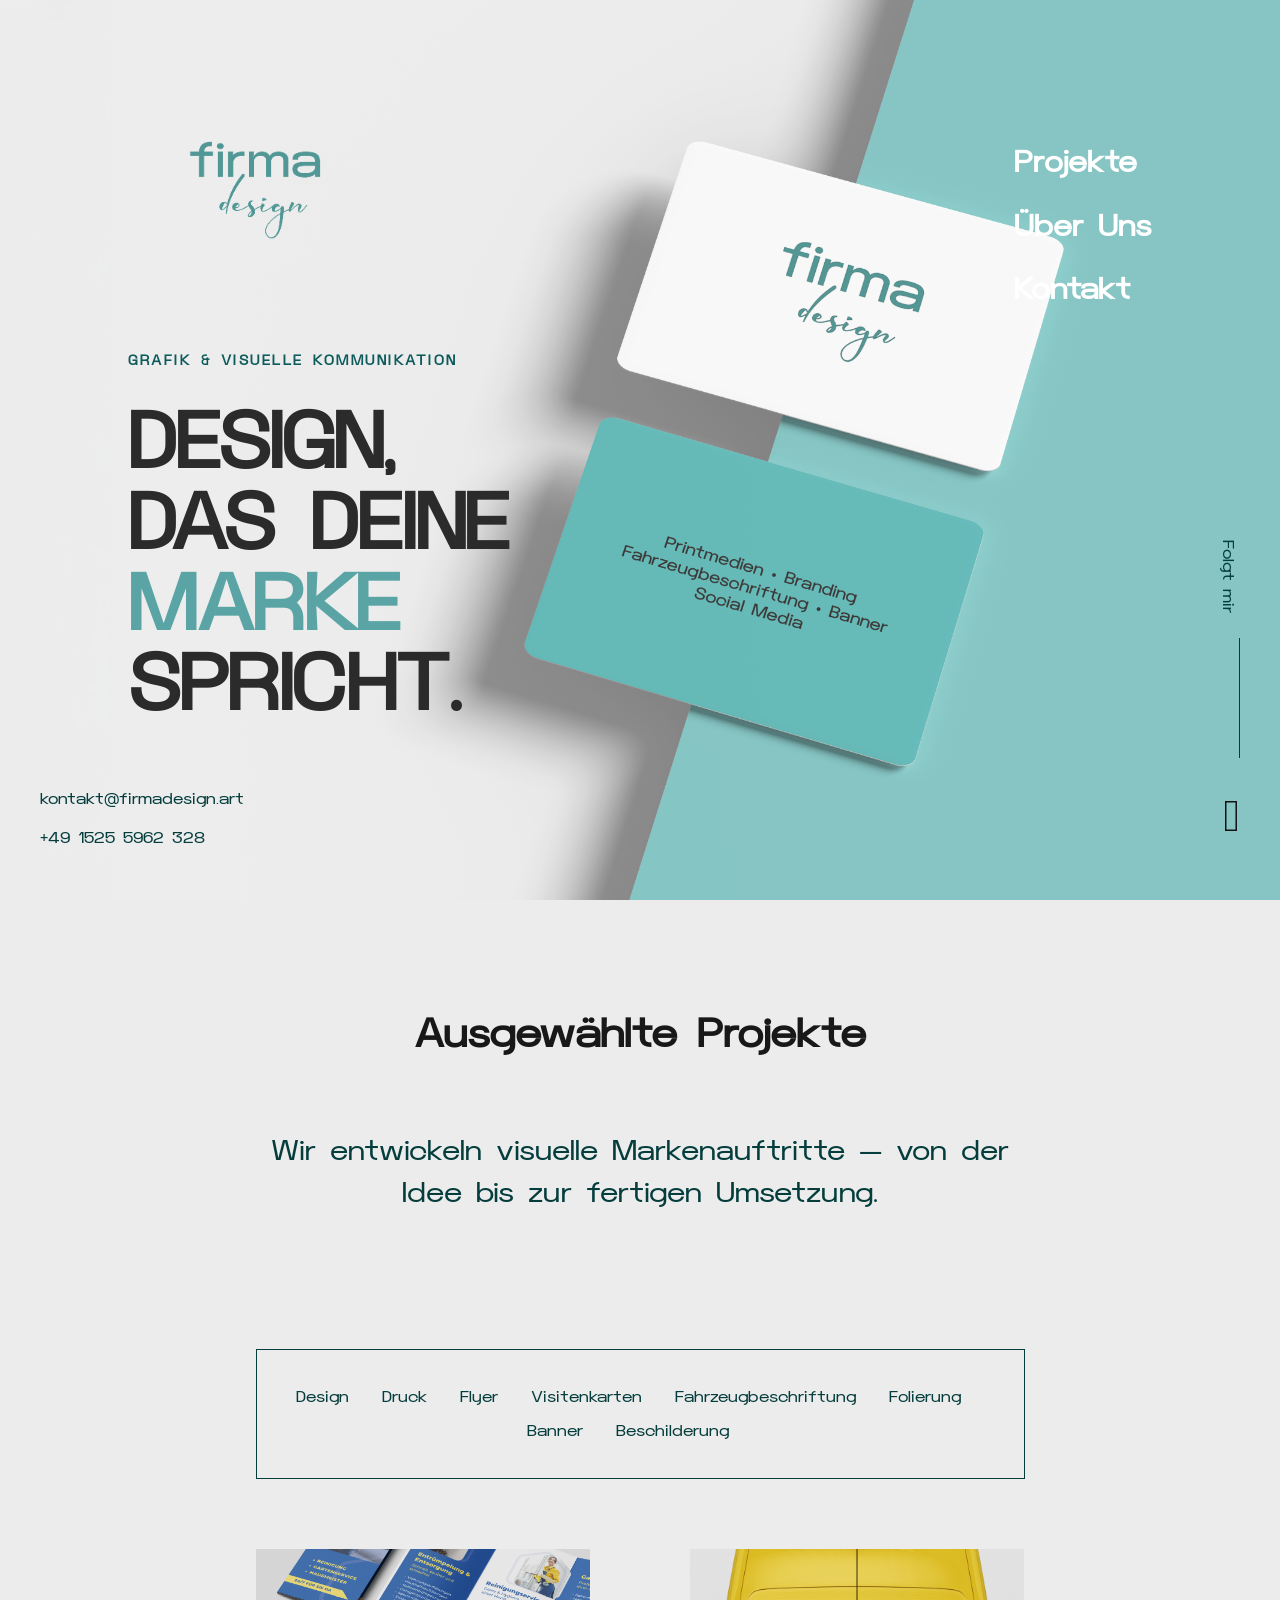
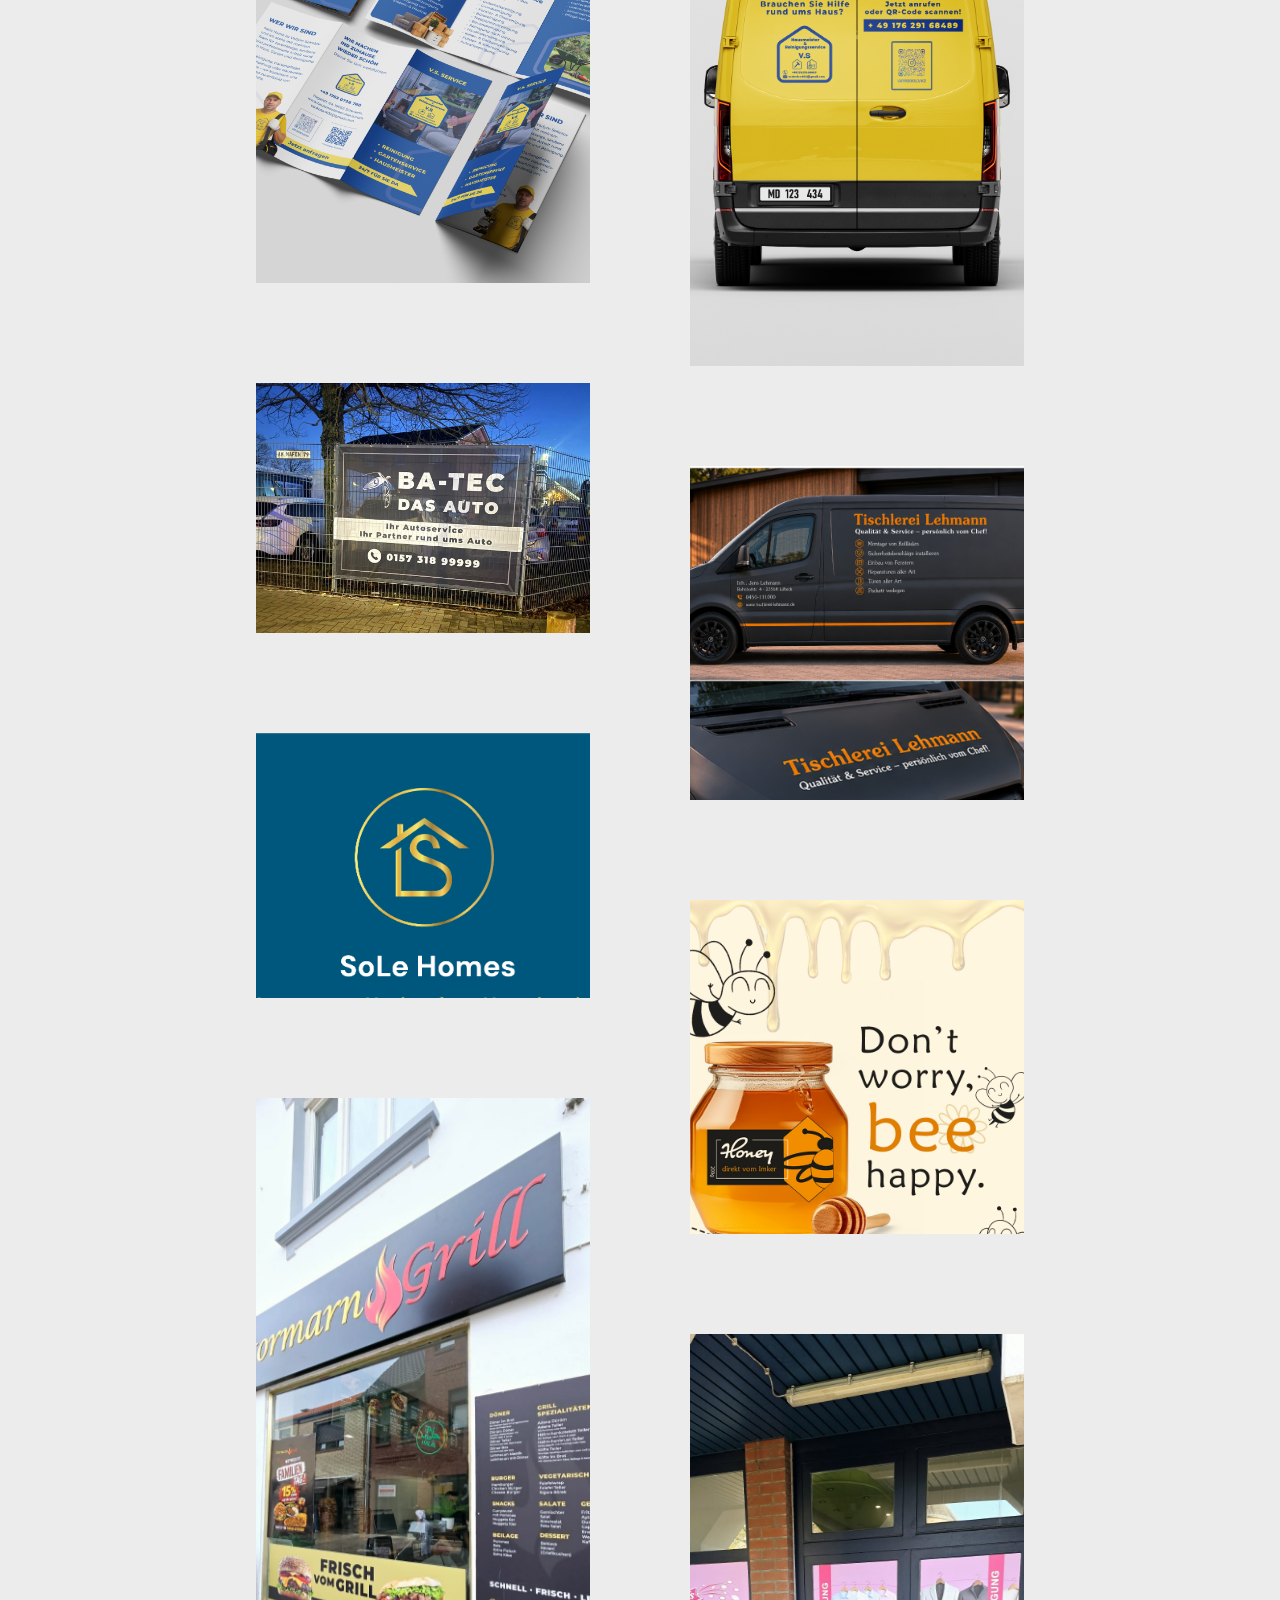
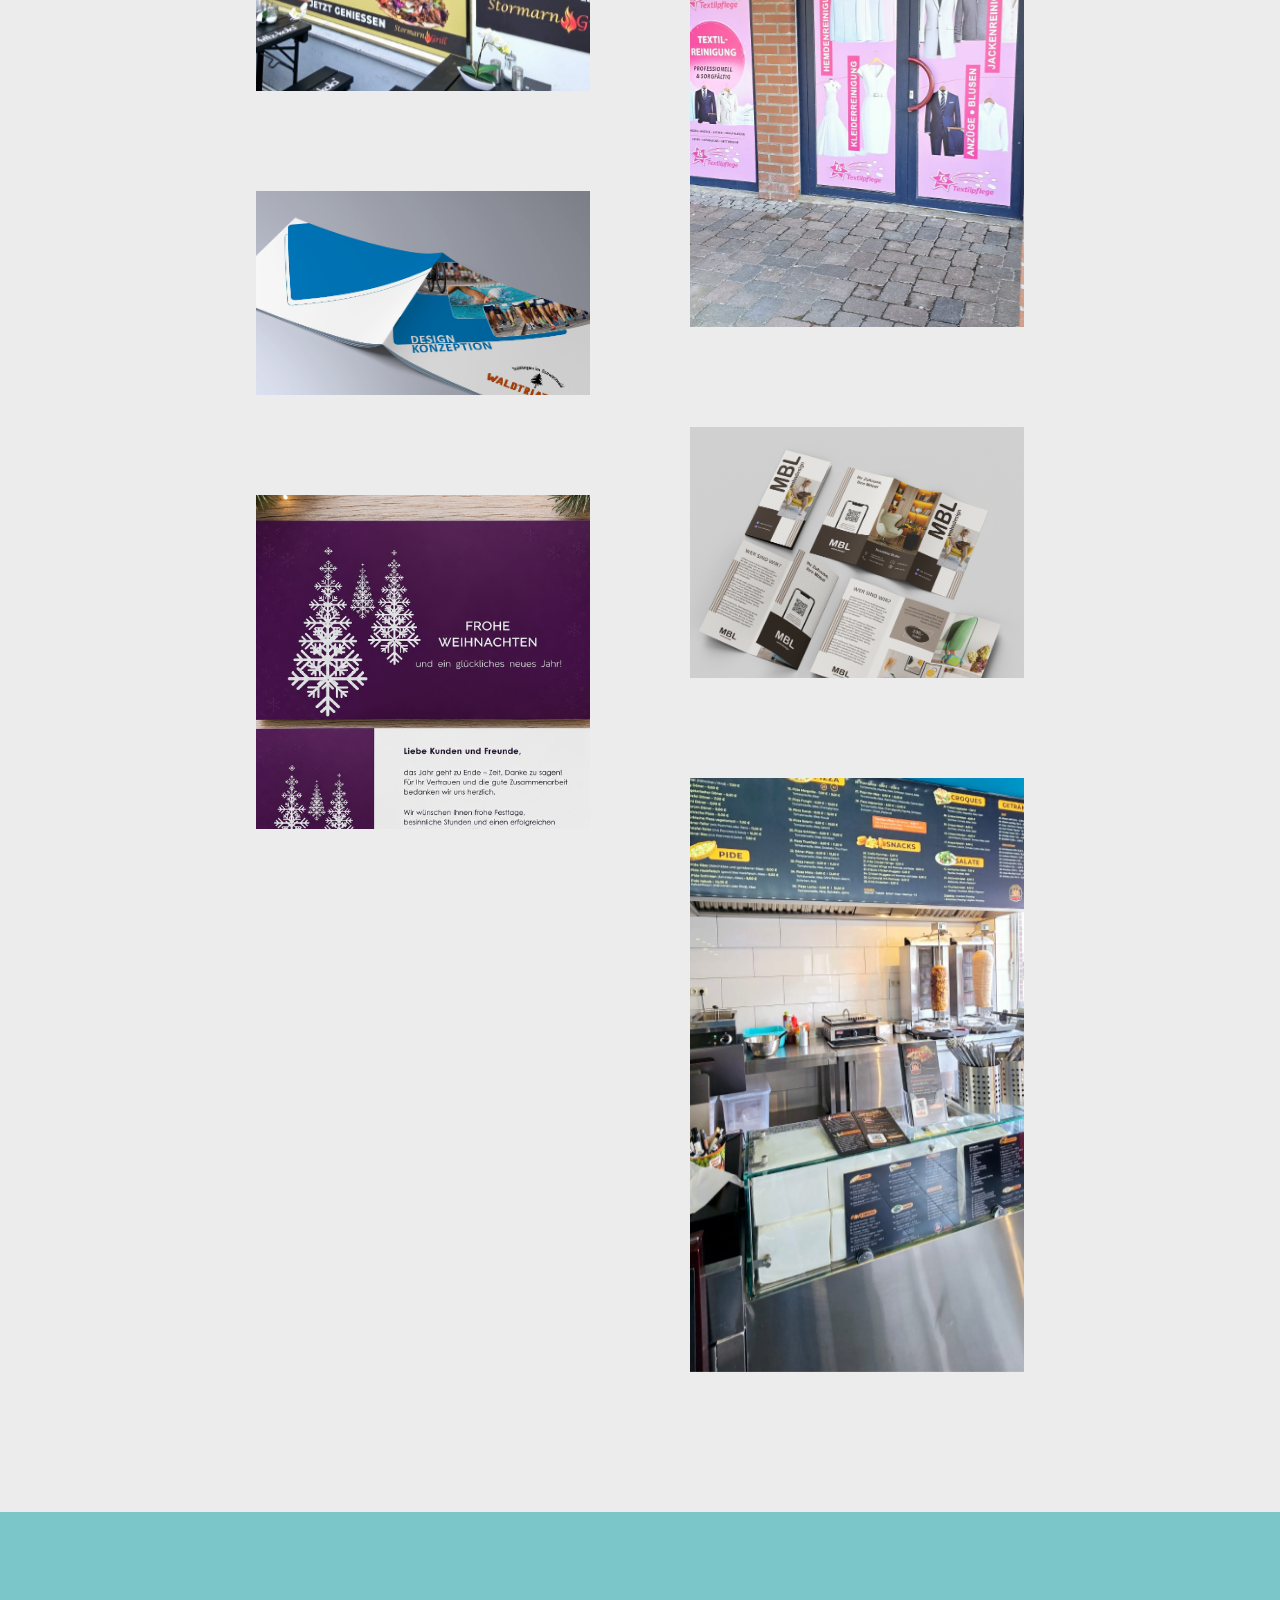
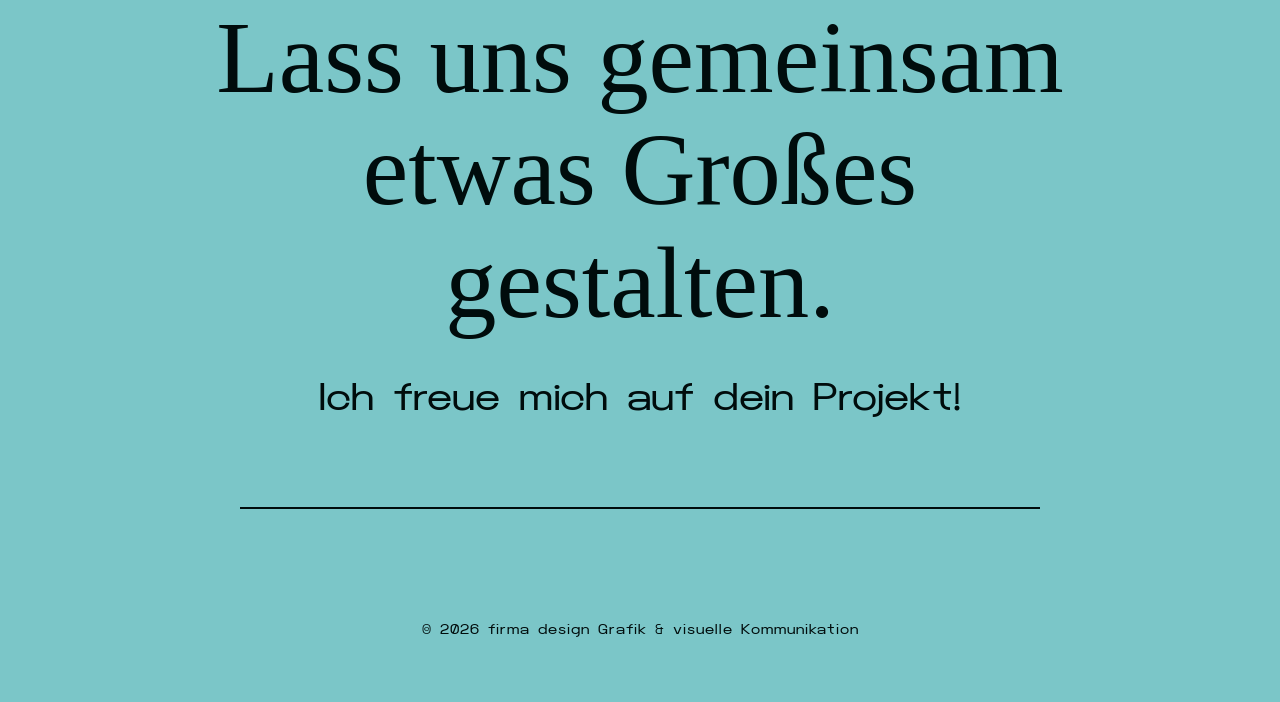
==== index.html @ 1652bf6f "footer optimiert" ====
<!DOCTYPE html>
<html lang="de">

<head>
    <meta charset="UTF-8">
    <meta name="viewport" content="width=device-width, initial-scale=1, maximum-scale=1" />
    <meta name="description" content="firma design - Grafik & Visuelle Kommunikation" />
    <meta name="keywords" content="Grafikdesign, Branding, Visuelle Kommunikation, Design Portfolio" />
    <meta name="author" content="firma design" />

    <title>firma design | Grafik & Visuelle Kommunikation</title>

    <link rel="stylesheet" href="css/style.css">
    <link rel="stylesheet" href="css/basic.css" />
	<link rel="stylesheet" href="css/layout.css" />
	<link rel="stylesheet" href="css/magnific-popup.css" />
	<link rel="stylesheet" href="css/animate.css" />
	<link rel="stylesheet" href="css/jarallax.css" />
	<link rel="stylesheet" href="css/swiper.css" />
	<link rel="stylesheet" href="css/fontawesome.css" />
	<link rel="stylesheet" href="css/brands.css" />
	<link rel="stylesheet" href="css/solid.css" />
</head>

<body class="home-page">

    <div class="main-wrapper">

        <!-- LEFT SIDE -->
        <section class="content-left">

            <!-- LOGO + BURGER -->
            <header class="logo-container">

                <img src="images/FM_LOGO.png"
                     alt="firma design"
                     class="logo">

                <!-- MOBILE BURGER -->
                <div class="mobile-menu" id="burgerToggle">
                    <span></span>
                    <span></span>
                    <span></span>
                </div>

            </header>

            <!-- MOBILE NAV -->
            <nav class="mobile-nav" id="mainNav">
                <a href="#section-started">Projekte</a>
                <a href="about.html">Über Uns</a>
                <a href="kontakt.html">Kontakt</a>
            </nav>

            <!-- HERO TEXT -->
            <main class="hero-text">

                <p class="subtitle">
                    GRAFIK & <br> VISUELLE KOMMUNIKATION
                </p>

                <h1 class="main-title">
                    DESIGN, <br>
                    DAS DEINE <br>
                    <span class="highlight">MARKE</span> <br>
                    SPRICHT.
                </h1>

            </main>

        </section>

        <!-- RIGHT SIDE -->
        <section class="content-right">

            <!-- DESKTOP NAV -->
            <nav class="main-nav">
                <ul>
                    <li><a href="#section-started">Projekte</a></li>
                    <li><a href="about.html">Über Uns</a></li>
                    <li><a href="kontakt.html">Kontakt</a></li>
                </ul>
            </nav>

            </section>

    </div>

    <!-- Wrapper -->
		<div class="wrapper">	

			<!-- Section Started -->
			<div class="section started section-title" id="section-started">

			<!-- started content -->
				<div class="centrize full-width">
					<div class="vertical-center">
						<div class="started-content">
							<h1 class="h-title">Ausgewählte Projekte</h1>

                            <p class="project-intro">
                                Wir entwickeln visuelle Markenauftritte —
                                von der Idee bis zur fertigen Umsetzung.
                           </p>

						</div>
					</div>
				</div>
				<!-- mosue button -->
				<!-- <a href="#" class="mouse_btn" style="display: none;"><span class="icon fas fa-chevron-down"></span></a> -->

			</div>

			<!-- Works -->
			<div class="section works" id="section-portfolio">
				<div class="content">
				
					<!-- portfolio filter -->
					<div class="filter-menu content-box">
						<div class="filters">
							<div class="btn-group">
								<label data-text="All" class="glitch-effect"><input type="radio" name="fl_radio" value=".box-item" />Design</label>
							</div>
							<div class="btn-group">
								<label data-text="Druck"><input type="radio" name="fl_radio" value=".f-video" />Druck</label>
							</div>
							<div class="btn-group">
								<label data-text="Flyer"><input type="radio" name="fl_radio" value=".f-music" />Flyer</label>
							</div>
							<div class="btn-group">
								<label data-text="Visitenkarten"><input type="radio" name="fl_radio" value=".f-links" />Visitenkarten</label>
							</div>
							<div class="btn-group">
								<label data-text="Fahrzeugbeschriftung"><input type="radio" name="fl_radio" value=".f-image" />Fahrzeugbeschriftung</label>
							</div>
							<div class="btn-group">
								<label data-text="Folierung"><input type="radio" name="fl_radio" value=".f-gallery" />Folierung</label>
							</div>
							<div class="btn-group">
								<label data-text="Banner"><input type="radio" name="fl_radio" value=".f-content" />Banner</label>
							</div>
							<div class="btn-group">
								<label data-text="Banner"><input type="radio" name="fl_radio" value=".f-content" />Beschilderung</label>
							</div>
						</div>
					</div>
					
					<!-- portfolio items -->
					<div class="box-items portfolio-items">

						<div class="box-item f-gallery">
							<div class="image">
								<a href="#gallery-1" class="has-popup-gallery hover-animated">
									<img src="images/project_1.png" class="wp-post-image" alt="" />
									<span class="info circle">
										<span class="centrize full-width">
											<span class="vertical-center">
												<span class="icon fas fa-images"></span>
												<span class="desc">
													<span class="category">Flyer</span>
													<span class="name">Design & Druck</span>
												</span>
											</span>
										</span>
									</span>
								</a>
								<div id="gallery-1" class="mfp-hide">
									<a href="images/project_1.png"></a>
									<a href="images/project_2.png"></a>
									<!-- <a href="images/work3.jpg"></a> 
									<a href="images/work4.jpg"></a>-->
								</div>	
							</div>
						</div>

						<div class="box-item f-gallery">
							<div class="image">
								<a href="#gallery-2" class="has-popup-gallery hover-animated">
									<img src="images/Van_Mockup_2.png" class="wp-post-image" alt="" />
									<span class="info circle">
										<span class="centrize full-width">
											<span class="vertical-center">
												<span class="icon fas fa-images"></span>
												<span class="desc">
													<span class="category">Fahrzeugbeschriftung</span>
													<span class="name">Design & Druck</span>
												</span>
											</span>
										</span>
									</span>
								</a>
								<div id="gallery-2" class="mfp-hide">
									<a href="images/Van_Mockup_2.png"></a>
									<!-- <a href="images/work3.jpg"></a> 
									<a href="images/work4.jpg"></a>-->
								</div>	
							</div>
						</div>

						<div class="box-item f-gallery">
							<div class="image">
								<a href="#gallery-3" class="has-popup-gallery hover-animated">
									<img src="images/BATEC_Banner.jpeg" class="wp-post-image" alt="" />
									<span class="info circle">
										<span class="centrize full-width">
											<span class="vertical-center">
												<span class="icon fas fa-images"></span>
												<span class="desc">
													<span class="category">Banner</span>
													<span class="name">Design & Druck</span>
												</span>
											</span>
										</span>
									</span>
								</a>
								<div id="gallery-3" class="mfp-hide">
									<a href="images/BATEC_Banner.jpeg"></a>
									<a href="images/BATEC_AK.jpeg"></a>
									<a href="images/BATEC_OZ.jpeg"></a>
								</div>	
							</div>
						</div>

							<div class="box-item f-gallery">
							<div class="image">
								<a href="#gallery-4" class="has-popup-gallery hover-animated">
									<img src="images/TL_Auto.png" class="wp-post-image" alt="" />
									<span class="info circle">
										<span class="centrize full-width">
											<span class="vertical-center">
												<span class="icon fas fa-images"></span>
												<span class="desc">
													<span class="category">Farrzeugbeschriftung</span>
													<span class="name">Deisgn & Druck</span>
												</span>
											</span>
										</span>
									</span>
								</a>
								<div id="gallery-4" class="mfp-hide">
									<a href="images/TL_Auto.png"></a>
									<a href="images/TL_Flyer1.png"></a>
								</div>	
							</div>
						</div>

						<div class="box-item f-gallery">
							<div class="image">
								<a href="#gallery-5" class="has-popup-gallery hover-animated">
									<img src="images/Logo_SL.png" class="wp-post-image" alt="" />
									<span class="info circle">
										<span class="centrize full-width">
											<span class="vertical-center">
												<span class="icon fas fa-images"></span>
												<span class="desc">
													<span class="category">Logo</span>
													<span class="name">SoLe Homes Immobillien</span>
												</span>
											</span>
										</span>
									</span>
								</a>
								<div id="gallery-5" class="mfp-hide">
									<a href="images/Logo_SL.png"></a>
									<a href="images/SL_LOGO.png"></a>
								</div>	
							</div>
						</div>

						<div class="box-item f-gallery">
							<div class="image">
								<a href="#gallery-5" class="has-popup-gallery hover-animated">
									<img src="images/Honig_Etikett.png" class="wp-post-image" alt="" />
									<span class="info circle">
										<span class="centrize full-width">
											<span class="vertical-center">
												<span class="icon fas fa-images"></span>
												<span class="desc">
													<span class="category">Etikettendesign</span>
													<span class="name">Design & Druck</span>
												</span>
											</span>
										</span>
									</span>
								</a>
								<div id="gallery-5" class="mfp-hide">
									<a href="images/Honig_Etikett.png"></a>
									<a href="images/Weinetikett.png"></a>
									<a href="images/TP_Etikett.png"></a>
								</div>	
							</div>
						</div>

                        <div class="box-item f-gallery">
							<div class="image">
								<a href="#gallery-6" class="has-popup-gallery hover-animated">
									<img src="images/SG/SG_1.jpeg" class="wp-post-image" alt="" />
									<span class="info circle">
										<span class="centrize full-width">
											<span class="vertical-center">
												<span class="icon fas fa-images"></span>
												<span class="desc">
													<span class="category">Kompletter Markenauftritt</span>
													<span class="name">Design, Druck, Werbetechnik</span>
												</span>
											</span>
										</span>
									</span>
								</a>
								<div id="gallery-6" class="mfp-hide">
									<a href="images/SG/SG_1.jpeg"></a>
                                    <a href="images/SG/SG_2.jpeg"></a>
									<a href="images/SG/SG_3.jpeg"></a>
                                    <a href="images/SG/SG_4.jpeg"></a>
									<a href="images/SG/Offnunszeiten.jpeg"></a>
								</div>	
							</div>
						</div>

                        <div class="box-item f-gallery">
							<div class="image">
								<a href="#gallery-7" class="has-popup-gallery hover-animated">
									<img src="images/TR/TR_1.jpeg" class="wp-post-image" alt="" />
									<span class="info circle">
										<span class="centrize full-width">
											<span class="vertical-center">
												<span class="icon fas fa-images"></span>
												<span class="desc">
													<span class="category">Kompletter Markenauftritt</span>
													<span class="name">Design, Druck, Montage</span>
												</span>
											</span>
										</span>
									</span>
								</a>
								<div id="gallery-7" class="mfp-hide">
									<a href="images/TR/TR_1.jpeg"></a>
                                    <a href="images/TR/TR_2.jpeg"></a>
									<a href="images/TR/TR_3.jpeg"></a>
                                    <a href="images/TR/TR_4.jpeg"></a>
                                    <a href="images/TR/TR_5.jpeg"></a>
								</div>	
							</div>
						</div>

						<div class="box-item f-gallery">
							<div class="image">
								<a href="#gallery-8" class="has-popup-gallery hover-animated">
									<img src="images/WT/WT_CD1.png" class="wp-post-image" alt="" />
									<span class="info circle">
										<span class="centrize full-width">
											<span class="vertical-center">
												<span class="icon fas fa-images"></span>
												<span class="desc">
													<span class="category">Corporate Design</span>
													<span class="name">Markenentwicklung</span>
												</span>
											</span>
										</span>
									</span>
								</a>
								<div id="gallery-8" class="mfp-hide">
									<a href="images/WT/WT_CD1.png"></a>
									<a href="images/WT/WT_CD2.png"></a>
									<a href="images/WT/WT_CD3.png"></a>
									<a href="images/WT/WT_CD4.png"></a>
									<a href="images/WT/WT_Beutel.png"></a>
									<a href="images/WT/WT_Plakate.png"></a>
								</div>
							</div>
						</div>

                        <div class="box-item f-gallery">
							<div class="image">
								<a href="#gallery-9" class="has-popup-gallery hover-animated">
									<img src="images/Möbel_Flyer.png" class="wp-post-image" alt="" />
									<span class="info circle">
										<span class="centrize full-width">
											<span class="vertical-center">
												<span class="icon fas fa-images"></span>
												<span class="desc">
													<span class="category">Flyer</span>
													<span class="name">Design & Druck</span>
												</span>
											</span>
										</span>
									</span>
								</a>
								<div id="gallery-9" class="mfp-hide">
									<a href="images/Möbel_Flyer.png"></a>
									<a href="images/LernSmart_Mockup.png"></a>
                                    <a href="images/BD_1.jpeg"></a>
                                    <a href="images/BD_2.jpeg"></a>
                                    <a href="images/Fittness_Flyer.png"></a>
								</div>
							</div>
						</div>

						<div class="box-item f-gallery">
							<div class="image">
								<a href="#gallery-10" class="has-popup-gallery hover-animated">
									<img src="images/WK/WK_4.png" class="wp-post-image" alt="" />
									<span class="info circle">
										<span class="centrize full-width">
											<span class="vertical-center">
												<span class="icon fas fa-images"></span>
												<span class="desc">
													<span class="category">Karten & Grußkarten</span>
													<span class="name">Design & Druck</span>
												</span>
											</span>
										</span>
									</span>
								</a>
								<div id="gallery-10" class="mfp-hide">
									<a href="images/WK/WK_1.png"></a>
									<a href="images/WK/WK_2.png"></a>
                                    <a href="images/WK/WK_3.png"></a>
                                    <a href="images/WK/WK_4.png"></a>
								</div>
							</div>
						</div>

						<div class="box-item f-gallery">
							<div class="image">
								<a href="#gallery-11" class="has-popup-gallery hover-animated">
									<img src="images/LD/LD_1.jpeg" class="wp-post-image" alt="" />
									<span class="info circle">
										<span class="centrize full-width">
											<span class="vertical-center">
												<span class="icon fas fa-images"></span>
												<span class="desc">
													<span class="category">Kompletter Markenauftritt</span>
													<span class="name">Design, Druck, Montage</span>
												</span>
											</span>
										</span>
									</span>
								</a>
								<div id="gallery-11" class="mfp-hide">
									<a href="images/LD/LD_1.jpeg"></a>
                                    <a href="images/LD/LD_2.jpeg"></a>
									<a href="images/LD/LD_3.jpeg"></a>
                                </div>	
							</div>
						</div>

					<div class="clear"></div>
				</div>
			</div>	

		</div>
		


<!-- Footer -->
		<!-- Sticky Kontakt links -->
<div class="sticky-contact">
    <a href="mailto:kontakt@firmadesign.art">kontakt@firmadesign.art</a>
    <a href="tel:+4915255962328">+49 1525 5962 328</a>
</div>

<!-- Sticky Social rechts -->
<div class="sticky-social">
    <span>Folgt mir</span>

    <div class="social-line"></div>

    <a href="https://instagram.com" target="_blank">
        <i class="fab fa-instagram"></i>
    </a>
</div>


<!-- FOOTER -->
<footer class="footer-cta" id="footer">

    <div class="footer-inner">

        <h2 class="footer-title">
            Lass uns gemeinsam<br>
            etwas Großes gestalten.
        </h2>

	    <p class="footer-subtitle">
            Ich freue mich auf dein Projekt!
        </p>
<div class="footer-divider"></div>
    </div>

    <div class="mobile-contact">
    <a href="tel:+4915255962328">+49 152 559 62328</a>

    <a href="mailto:kontakt@firmadesign.art">
        kontakt@firmadesign.art
    </a>

    <a href="https://instagram.com/DEIN_INSTAGRAM" target="_blank">
        Instagram
    </a>
</div>

<div class="footer-copy">
        © 2026 firma design 
        <br> Grafik & visuelle Kommunikation
    </div>
	</footer>
        
    <!-- Scripts -->
	<script src="js/jquery.min.js"></script>
	<script src="js/jquery.validate.js"></script>
	<script src="js/magnific-popup.js"></script>
	<script src="js/simpleParallax.js"></script>
	<script src="js/typed.js"></script>
	<script src="js/jarallax.js"></script>
	<script src="js/jarallax-video.js"></script>
	<script src="js/jarallax-element.js"></script>
	<script src="js/imagesloaded.pkgd.js"></script>
	<script src="js/isotope.pkgd.js"></script>
	<script src="js/swiper.js"></script>
	<script src="js/grained.js"></script>
	<script src="js/scripts.js"></script>

</body>
</html>
---- css/style.css ----
.top-menu {
    display: block !important;
}

@font-face {
    font-family: 'CloverGrotesk';
    src: url('../webfonts/CloverGrotesk-Regular.woff2') format('woff2'); /* Fayl adını tam olaraq proyektindəkini yaz */
    font-weight: 400;
    font-style: normal;
}

body {
    font-family: 'CloverGrotesk', sans-serif !important;
}

* {
    margin: 0;
    padding: 0;
    box-sizing: border-box;
}

html, body {
    width: 100%;
    margin: 0;
    padding: 0;
    font-family: 'Clovergrotesk Medium', sans-serif;
    background-color: #ffffff;
}

header, .main-nav, nav {
    position: relative !important;
    z-index: 999999 !important; /* Hər şeyin üstündə duracaq */
}

.project-title{
    font-size:72px;
    text-align:center;
    color:#111;
}

.project-intro{
    max-width:800px;

    margin:30px auto 15px;

    text-align:center;

    font-size:28px;
    line-height:1.5;

    color:#053d3d;
}

.project-services{
    text-align:center;

    font-size:20px;
    letter-spacing:2px;

    color:#ffffff;

    margin-bottom:60px;
}

body.projekte-page {
    background-color: #69bcbc;
    color: white; 
    font-family: sans-serif;
    margin: 0;
    padding: 0;
    overflow-y: auto;
    overflow-x: hidden;
    min-height: 100vh; 
}

.about-desc {
    color: #ffffff;
    font-size: 22px;       
    line-height: 1.9;      
    max-width: 800px;
    margin: 0 auto;
    text-align: center;
    font-weight: 400;      
}

.about-desc h1 {
    color: #69bcbc;
    font-size: 48px;       
    font-weight: 600;
    margin-bottom: 40px;
}

.about-desc h3 {
    color: #69bcbc;
    font-size: 32px;       
    margin-top: 60px;
    margin-bottom: 30px;
}

.about-desc ul li {
    margin-bottom: 35px;   
    text-align: left;
    font-size: 22px;
    line-height: 1.6;
    letter-spacing: 0.8px; 
}


.about-desc ul li strong {
    display: block;        
    color: #ffffff;        
    font-size: 24px;       
    margin-bottom: 8px;    
    font-weight: 600;      
    letter-spacing: 0.2px;
}


/* ==========================================================================
   2. MAIN WRAPPER (Desktop Layout)
   ========================================================================== */
.home-page .main-wrapper {
    height: 100vh !important; 
    background-image: url('/images/Psd_1.png') !important;
}

.home-page .desc, 
.home-page .main-title {
    width: auto !important; 
    max-width: none !important;
    margin: 0 !important;
}

/* ==========================================================================
   3. CONTENT LEFT 
   ========================================================================== */
.content-left {
    flex: 1;
    display: flex;
    flex-direction: column;
    justify-content: flex-start; 
    padding: 5% 5% 5% 10%; 
    position: relative;
    z-index: 2;
}

.logo {
    width: 250px; 
    height: auto;
}

.hero-text {
    margin-bottom: 5vh; 
}

.subtitle {
    font-size: 0.85rem;
    letter-spacing: 2.5px;
    color: #0d5b5b;
    font-weight: bold;
    margin-bottom: 2rem;
    text-transform: uppercase;
}


.main-title {
    font-size: 4.8rem; 
    line-height: 1.05;
    font-weight: bold;
    text-transform: uppercase;
    letter-spacing: -1.5px;
    color: #2b2b2b;
}

.main-title .highlight {
    color: #5ba4a6; 
}

/* ==========================================================================
   4. CONTENT RIGHT (Sağ firuzəyi hissə)
   ========================================================================== */
.content-right {
    flex: 1; 
    display: flex;
    flex-direction: column;
    justify-content: space-between; 
    padding: 8% 10% 10% 5%; 
    position: relative;
}

.home-page .main-nav {
    display: flex;
    justify-content: flex-end;
}

.main-nav {
    width: 100%;
    display: flex;
    justify-content: flex-end; 
}

.main-nav ul {
    list-style: none;
    display: flex;
    flex-direction: column;
    align-items: flex-start; 
    width: auto; 
}

.main-nav a {
    text-decoration: none;
    color: #ffffff;
    font-size: 1.8rem;
    font-weight: 500;
    display: block;
    text-align: left; 
    padding: 10px 0;
}

/* ==========================================
   FOOTER - Basis & Mobile Anpassungen
========================================== */

.footer-cta {
    position: relative;
    background: #7bc6c8;
    padding: 60px 20px;
    display: flex;
    align-items: center;
    flex-direction: column;
    overflow: hidden;
    min-height: auto;
}

.footer-inner {
    text-align: center;
    max-width: 900px;
}

.footer-title {
    font-family: 'Elmira';
    font-weight: 400;
    font-size: clamp(32px, 8vw, 110px);
    line-height: 1.1;
    color: #000c0c;
    margin-bottom: 20px;
}

.footer-subtitle {
    font-size: clamp(18px, 3vw, 40px);
    color: #000c0c;
    font-family: "CloverGrotesk";
}

.footer-divider {
    width: 800px;
    height: 2px;
    background: #000c0c;
    margin: 80px auto;
}

.footer-copy {
    position: static;
    margin-top: 30px;
    text-align: center;
    line-height: 1.6;
    font-size: 14px;
    letter-spacing: 1px;
    color: #000c0c;
}
.footer-copy br {
    display: none;
}

/* Auf Tablet & Mobile den Zeilenumbruch anzeigen */
@media (max-width: 768px) {
    .footer-copy br {
        display: block;
    }
}

/* Verstecke Mobile-Kontakt auf Desktop */
.mobile-contact {
    display: none;
}

/* ==========================================
   TABLET & MOBILE (Media Queries)
========================================== */

@media (max-width: 992px) {
    /* Sticky Elemente auf Mobile ausblenden */
    .sticky-contact, 
    .sticky-social {
        display: none !important;
    }

    /* Mobile Kontakt-Bereich im Footer anzeigen */
    .mobile-contact {
        display: flex;
        flex-direction: column;
        align-items: center;
        gap: 15px;
        margin-top: 40px;
        margin-bottom: 20px;
    }
}

@media (max-width: 768px) {
    .footer-title { font-size: 40px; }
    
    .footer-divider {
        width: 80%;
        margin: 40px auto;
    }
    
    .footer-copy {
        margin-top: 40px;
        padding-bottom: 20px;
    }
}

/* ==========================================
   STICKY ELEMENTE (Nur Desktop)
========================================== */

.sticky-contact {
    position: fixed;
    left: 60px;
    bottom: 60px;
    z-index: 1000;
    display: flex;
    flex-direction: column;
    gap: 15px;
}

.sticky-contact a {
    text-decoration: none;
    color: #053d3d;
    font-family: "CloverGrotesk";
}

.sticky-social {
    position: fixed;
    right: 60px;
    bottom: 50px;
    z-index: 1000;
    display: flex;
    flex-direction: column;
    align-items: center;
}

.sticky-social span {
    writing-mode: vertical-rl;
    font-size: 16px;
    color: #053d3d;
}

.social-line {
    width: 1px;
    height: 120px;
    background: #053d3d;
    margin: 25px 0;
}

.sticky-social a {
    color: #111;
    font-size: 45px;
    text-decoration: none;
}

/* ==========================================
   FOOTER AKTIV
========================================== */

body.footer-active .sticky-contact,
body.footer-active .sticky-social{
    opacity:0;
    pointer-events:none;

    transition:.4s;
}

.mobile-nav{
    display:none;
}

@media screen and (max-width: 768px) {

    html,
    body {
        height: auto;
        overflow-y: auto;
    }

    .main-wrapper {
        flex-direction: column;
        min-height: 100vh;
        background-size: contain;
        background-position: top center;
        background-repeat: no-repeat;
        padding: 20px;
        gap: 20px;
    }

    .content-left {
        width: 100%;
        padding: 20px;
        position: relative;
    }

    .logo {
        width: 110px;
    }

    .logo-container {
        position: relative;
        width: 100%;
    }

    .hero-text {
        margin-top: 200px;
    }

    .subtitle {
        font-size: 10px;
        letter-spacing: 2px;
    }

    .main-title {
        margin-top: 5px;
        font-size: 58px;
        line-height: 0.95;
        margin-bottom: 20px;
    }

    .content-right {
        width: 100%;
        padding: 20px 20px 60px 20px;
        display: flex;
        flex-direction: column;
        align-items: flex-start;
    }

    .footer-info {
        position: relative;
        width: 100%;
        margin-top: 20px;
        text-align: left;
        background: #f4f9f9;
        padding: 60px;
        border-radius: 15px;
        border-left: 4px solid #5ba4a6;
    }

    .footer-info p {
        max-width: 320px;
        color: #444;
        font-size: 0.95rem;
        line-height: 1.5;
    }

    @media (max-width: 768px) {

    .footer-info {
        padding: 25px;
        text-align: center;
        border-left: none;
        border-top: 4px solid #5ba4a6;
    }

    .footer-info p {
        max-width: 100%;
    }

}
    .mobile-menu span {
        background: #5ba4a6;
        transition: 0.3s;
    }

    .mobile-nav a {
        font-size: 1.4rem;
        font-weight: 600;
        border-bottom: 1px solid rgba(255,255,255,0.2);
        padding: 15px 0;
    }

    .mobile-nav.active {
        display: block !important;
    }
}
/* BURGER MENU */

.mobile-menu{

    display:flex;

    flex-direction:column;

    gap:6px;

    position:absolute;

    top:10px;
    right:0;

    cursor:pointer;

    z-index:999;
}

.mobile-menu span{

    width:38px;
    height:4px;

    background:#ffffff;

    border-radius:10px;
}
.mobile-menu {
    cursor: pointer;
    padding: 10px;
    background: transparent;
    border: none;
}

.mobile-nav {
    display: none; 
    position: absolute;
    top: 70px;
    right: 20px;
    background: #a8dadc; /* Daha yumşaq yaşıl/mavi ton */
    padding: 10px 0;
    border-radius: 15px;
    z-index: 9999;
    min-width: 200px;
    box-shadow: 0 10px 25px rgba(0,0,0,0.1); /* Kölgə əlavə etdik */
    backdrop-filter: blur(5px); /* Arxa fonu bir az bulanıq edir */
}

.mobile-nav a {
    display: block;
    color: #053d3d; /* Yazı rəngi */
    text-decoration: none;
    padding: 15px 25px;
    font-size: 18px;
    transition: background 0.3s ease; /* Hamar keçid */
}

/* HOVER PROBLEMİNİ HƏLL ETMƏK ÜÇÜN: */
/* Sadəcə hover zamanı rəng dəyişsin, bütün fon dəyişməsin */
.mobile-nav a:hover {
    background-color: rgba(255, 255, 255, 0.3); /* Yüngül ağlı şəffaflıq */
    color: #fff;
}


/* Header */
.page-header {
    display: flex;
    justify-content: space-between;
    align-items: center;
    padding: 30px 5%;
}

.main-nav a {
    color: white;
    text-decoration: none;
    margin-left: 20px;
    font-weight: bold;
}

/* Hauptbereich & Grid */
.content {
    max-width: 900px;
    margin: 40px auto;
    text-align: center;
}

.project-grid {
    display: grid;
    grid-template-columns: repeat(2, minmax(0, 1fr)); /* 2 Spalten */
    gap: 30px;
    margin-top: 40px;
    grid-auto-rows: minmax(240px, auto);
}

.card {
    border: none;
    padding: 0;
    background-color: #ffffff;
    color: #2b2b2b;
    border-radius: 22px;
    overflow: hidden;
    text-align: left;
    cursor: pointer;
    display: flex;
    flex-direction: column;
    justify-content: flex-end;
    box-shadow: 0 18px 40px rgba(0, 0, 0, 0.06);
    transition: transform 0.28s ease, box-shadow 0.28s ease;
}

.card:hover,
.card:focus-visible {
    transform: translateY(-6px);
    box-shadow: 0 28px 60px rgba(0, 0, 0, 0.12);
    outline: none;
}

.card-media {
    width: 100%;
    height: 100%;
    min-height: 220px;
    background-size: cover;
    background-position: center;
    background-repeat: no-repeat;
}

.card-label {
    padding: 24px 22px 20px;
    font-size: 1.05rem;
    font-weight: 700;
    letter-spacing: -0.03em;
    background: rgba(255, 255, 255, 0.96);
}

.card--tall {
    height: 560px;
    background-color: black;
}

.card--large {
    height: 420px;
    background-color: #053d3d
}

.card--short {
    min-height: 260px;
    background-color: turquoise;
}

.project-lightbox {
    position: fixed;
    inset: 0;
    display: flex;
    align-items: center;
    justify-content: center;
    background: rgba(0, 0, 0, 0.72);
    opacity: 0;
    visibility: hidden;
    pointer-events: none;
    transition: opacity 0.24s ease, visibility 0.24s ease;
    z-index: 2000;
    padding: 24px;
}

.project-lightbox.active {
    opacity: 1;
    visibility: visible;
    pointer-events: auto;
}

.lightbox-panel {
    position: relative;
    width: min(100%, 1000px);
    max-height: min(100%, 920px);
    background: #ffffff;
    border-radius: 24px;
    overflow: hidden;
    box-shadow: 0 40px 90px rgba(0, 0, 0, 0.25);
}

.lightbox-image {
    width: 100%;
    display: block;
    object-fit: contain;
    max-height: calc(100vh - 180px);
}

.lightbox-title {
    margin: 0;
    padding: 24px 26px 28px;
    font-size: 1.55rem;
    font-weight: 700;
    color: #1f1f1f;
}

.lightbox-close {
    position: absolute;
    top: 18px;
    right: 18px;
    width: 44px;
    height: 44px;
    border-radius: 50%;
    border: none;
    background: #ffffffeb;
    color: #222222;
    font-size: 1.6rem;
    line-height: 1;
    cursor: pointer;
}

body.modal-open {
    overflow: hidden;
}

/* Footer */
.page-footer {
    text-align: center;
    padding: 60px 20px;
}

.footer-logo {
    width: 80px;
    margin-bottom: 10px;
}

/* Mobile Optimierung */
@media (max-width: 768px) {
    .project-grid {
        grid-template-columns: 1fr; /* Alles untereinander auf Handy */
    }
}

.main-wrapper {
    display: flex;
    width: 100%;
    height: 100vh;
    background-image: url('../images/Psd_1.png'); 
    background-size: cover; 
    background-position: center center;
    background-repeat: no-repeat;
}

.page-transition-overlay {
    position: fixed;
    top: 0; left: 0;
    width: 100vw; height: 100vh;
    background-color: #69bcbc;
    z-index: 9999999;
    pointer-events: none;
    
    /* Dairəni kəsirik */
    clip-path: circle(0% at 50% 50%);
    transition: clip-path 1s cubic-bezier(0.645, 0.045, 0.355, 1);
}

.page-transition-overlay.is-active {
    clip-path: circle(150% at 50% 50%);
}

/* İstiqamətlər üçün */
.from-left { clip-path: circle(0% at 0% 50%); }
.from-left.is-active { clip-path: circle(150% at 0% 50%); }

.from-right { clip-path: circle(0% at 100% 50%); }
.from-right.is-active { clip-path: circle(150% at 100% 50%); }

/* Aktiv səhifənin rəngi */
.menu li a.active {
    color: #053d3d !important;
    font-weight: 700;
}

/* Digər linklərin üzərinə gələndə turkuaz olsun (aktivdən başqa) */
.menu li a:not(.active):hover {
    color: #69bcbc;
}

.page-about, .page-contact {
    position: relative;
    background-color: #f4f4f4 !important; /* Arxa fon ağ/boz qalsın */
}

/* Şəffaf firuzəyi lay */
.page-about::after, .page-contact::after {
    content: '';
    position: fixed;
    top: 0;
    right: 0;
    width: 100%;
    height: 100%;
    background-color: rgba(168, 218, 220, 0.25); /* Firuzəyi, 25% şəffaflıq */
    clip-path: polygon(40% 0, 100% 0, 100% 100%, 20% 100%);
    z-index: 0; /* Məzmunun arxasında */
    pointer-events: none;
}

/* Məzmunu layın önünə çıxarırıq */
.page-about body > *, .page-contact body > * {
    position: relative;
    z-index: 1;
}


.diagonal-bg {
    position: fixed;
    top: 0;
    right: 0;
    width: 100%;
    height: 100vh;
    background-color: rgba(168, 218, 220, 0.2);
    clip-path: polygon(60% 0, 100% 0, 100% 100%, 40% 100%);
    pointer-events: none;
}

body > header, 
body > .container, 
body > footer {
    position: relative;
    z-index: 1;
}


.mobile-footer-links {
    display: none !important;
}


/* --- MOBİL ÜÇÜN (Ekran 768px-dən kiçikdirsə) --- */
@media (max-width: 768px) {
    .mobile-menu {
        display: flex !important; /* Mobildə görünür */
        flex-direction: column;
        gap: 6px;
        position: absolute;
        top: 20px;
        right: 20px;
        cursor: pointer;
        z-index: 99999;
    }

    .mobile-menu span {
        width: 38px;
        height: 4px;
        background: #053d3d;
        border-radius: 10px;
    }

    .mobile-nav {
        display: none; 
        position: absolute;
        top: 70px;
        right: 20px;
        background: #a8dadc;
        padding: 20px;
        border-radius: 15px;
        z-index: 9999;
        min-width: 200px;
    }
}

/* --- MOBİL ÜÇÜN (768px və aşağı) --- */
@media (max-width: 768px) {
    .mobile-menu { display: flex !important; }
    .mobile-nav { display: none; }
    .top-menu { display: none !important; } 
    .sticky-contact, .sticky-social { display: none !important; }
}

/* --- DESKTOP ÜÇÜN (769px və yuxarı) --- */
@media (min-width: 769px) {
    .mobile-menu, .mobile-nav { display: none !important; }
    .top-menu, .menu { display: block !important; }
    
    .sticky-contact {
        position: fixed !important;
        bottom: 50px;
        left: 40px;
        display: flex !important;
        flex-direction: column;
        z-index: 999;
    }
    .sticky-social {
        position: fixed !important;
        bottom: 50px;
        right: 40px;
        display: flex !important;
        flex-direction: column;
        align-items: flex-end;
        z-index: 999;
    }
}

/* --- HOVER EFFEKTİNİ BƏRPA ETMƏK --- */
.top-menu .menu li a {
    transition: color 0.3s ease; /* Yumşaq keçid üçün */
    color: #053d3d; /* İlkin rəng */
}

.top-menu .menu li a:hover {
    color: #025e5e !important; /* Tünd firuzəyi rəng (buranı öz rənginə uyğunlaşdıra bilərsən) */
}

a:hover {
    color: #025e5e !important; /* Buradakı rəngi öz tünd firuzəyi rənginlə dəyiş */
    transition: 0.3s !important;
}
/* Bu kod ən güclü prioriteti daşıyır */
.top-menu .menu li a {
    color: #053d3d !important;
}

.top-menu .menu li a:hover {
    color: #025e5e !important; 
    text-decoration: none !important;
}

.services-box{
    max-width:1100px;
    margin:0 auto 100px;
    padding:45px 60px;
    border:1px solid #0d5b5b;
    display:flex;
    flex-wrap:wrap;
    justify-content:center;
    gap:25px 50px;
}

.services-box span{
    color:#0d5b5b;
    font-family:"CloverGrotesk";
    font-size:14px;
    line-height:1.2;
}
html {
  scroll-behavior: smooth;
}

@media (max-width: 992px) {
    .main-nav {
        display: none !important;
    }
}
body .mobile-contact {
    display: none !important;
}

@media (max-width: 992px) {
    body .mobile-contact {
        display: flex !important;
        flex-direction: column;
    }
}

@media (max-width: 768px) {
    .hero-text {
        margin-bottom: 2vh; /* Etwas Platz nach unten für das Smartphone */
    }

    .subtitle {
        font-size: 0.7rem; /* Etwas kleiner für den schmalen Screen */
        margin-bottom: 1rem;
    }

    @media (max-width: 767px) {
    .main-title {
        font-size: 2.5rem !important; /* Fontu kiçilt */
        max-width: 90%;             /* Ekranın kənarlarından azca boşluq saxla */
        line-height: 1.1;           /* Sətirarası məsafəni azalt */
    }
}
}
.subtitle br {
    display: none;
}

/* Nur auf Mobile: Das <br> anzeigen */
@media (max-width: 768px) {
    .subtitle br {
        display: block;
    }
    
    /* Optional: Damit der Text in zwei Zeilen nicht zu groß wirkt */
    .subtitle {
        line-height: 1.4;
        margin-bottom: 1.5rem;
    }
}
.project-item:active {
    transform: scale(0.98); /* Das Bild "zuckt" beim Tippen kurz */
    opacity: 0.9;
}
@media (max-width: 767px) {
    .hero-image-container { /* Və ya şəkillərinin olduğu div-in adı nədirsə */
        width: 100%;
        height: auto;
    }
}
---- css/basic.css ----
/* - Basic */
html {
	margin-right: 0 !important;
}

body {
	margin: 0;
	padding: 0;
	border: none;
	font-family: "CloverGrotesk";
	font-size: 16px;
	line-height: 1.5;
	color: #053d3d;
	background: #ECECEC;
	letter-spacing: 0;
	font-weight: 400;
	-webkit-font-smoothing: antialiased;
	-moz-osx-font-smoothing: grayscale;
	text-rendering: optimizeLegibility;
}

body.scroll_hidden {
	overflow: hidden;
	height: 100vh;
}

* {
	box-sizing: border-box;
	-webkit-box-sizing: border-box;
}

.clear {
	clear: both;
}

.cursor-follower {
	margin: -13px 0 0 -13px;
	position: absolute;
	background: #69bcbc;
	width: 26px;
	height: 26px;
	-webkit-transition: transform 1s cubic-bezier(0.02, 1.2, 0.8, 1), opacity 0.25s ease;
	transition: transform 1s cubic-bezier(0.02, 1.2, 0.8, 1), opacity 0.25s ease;
	opacity: 0.4;
	z-index: 1111;
	pointer-events: none;
	border-radius: 50%;
	-moz-border-radius: 50%;
	-webkit-border-radius: 50%;
	-khtml-border-radius: 50%;
}

.cursor-follower.hide {
	opacity: 0 !important;
}

@media (max-width: 1199px) {
	.cursor-follower {
		display: none;
	}
}
/* - Preloader */
.preloader {
	position: fixed;
	top: 0;
	left: 0;
	right: 0;
	bottom: 0;
	text-align: center;
	z-index: 11111;
}
.preloader .spinner {
	position: absolute;
	left: 50%;
	top: 0;
	width: 1px;
	height: 100%;
}
.preloader .spinner .double-bounce1, .preloader .spinner .double-bounce2 {
	position: absolute;
	top: 0;
	left: 0;
	width: 100%;
	height: 100%;
}
.preloader .spinner .double-bounce2 {
	background: rgba(255, 255, 255, 0.5);
	height: 0;
	-webkit-animation: loading 2.0s infinite ease-in-out;
	animation: loading 2.0s infinite ease-in-out;
}


/* - Columns */
.cols {
	position: relative;
}

.cols .col.col-sm {
	float: left;
	width: 25%;
}

@media (max-width: 720px) {
	.cols .col.col-sm {
		width: 100%;
	}
}
.cols .col.col-lg {
	float: left;
	width: 75%;
}

@media (max-width: 720px) {
	.cols .col.col-lg {
		width: 100%;
	}
}
.cols .col.col-md {
	float: left;
	width: 50%;
}

@media (max-width: 720px) {
	.cols .col.col-md {
		width: 100%;
	}
}
.cols:after {
	content: '';
	display: block;
	clear: both;
}

/* - Typography */
h1,
h2,
h3,
h4,
h5,
h6 {
	font-weight: 700;
	font-family: "CloverGrotesk";
	margin: 0;
	margin-top: 30px;
	margin-bottom: 30px;
	color: #141414;
}

h1 {
	font-size: 34px;
}

h2 {
	font-size: 30px;
}

h3 {
	font-size: 26px;
}

h4 {
	font-size: 22px;
}

h5 {
	font-size: 18px;
}

h6 {
	font-size: 14px;
}

p {
	font-size: 16px;
	padding: 0;
	margin: 30px 0;
}

strong {
	font-weight: 700;
}

@media screen and (max-width: 720px) {
	h1 {
		font-size: 24px;
	}

	h2 {
		font-size: 20px;
	}

	h3 {
		font-size: 18px;
	}

	h4 {
		font-size: 16px;
	}

	h5 {
		font-size: 14px;
	}

	h6 {
		font-size: 13px;
	}

	p {
		margin: 20px 0;
	}
}
/* - Links */
a {
	color: #053d3d;
	text-decoration: underline;
	outline: none;
}

a:hover {
	text-decoration: none;
	color: #69bcbc;
}

/* Animate Button Hover */
.ink {
	display: block;
	position: absolute;
	background: #4f9b9b;
	opacity: 0.6;
	transform: scale(0);
	-webkit-transform: scale(0);
	-moz-transform: scale(0);
	-o-transform: scale(0);
	transition: transform 2s cubic-bezier(0.165, 0.85, 0.45, 1) 0s;
	-moz-transition: transform 2s cubic-bezier(0.165, 0.85, 0.45, 1) 0s;
	-webkit-transition: transform 2s cubic-bezier(0.165, 0.85, 0.45, 1) 0s;
	-o-transition: transform 2s cubic-bezier(0.165, 0.85, 0.45, 1) 0s;
	border-radius: 100%;
	-moz-border-radius: 100%;
	-webkit-border-radius: 100%;
	-khtml-border-radius: 100%;
}

.ink.ink-animate {
	transform: scale(3);
	-webkit-transform: scale(3);
	-moz-transform: scale(3);
	-o-transform: scale(3);
}

.hover-animated .circle {
	position: absolute;
	width: 100%;
	height: 100%;
	display: block;
}

/* - Buttons */
.bts-center {
	text-align: center;
}

.bts-list {
	font-size: 0px;
}

.bts-list .btn {
	margin-right: 20px;
	margin-top: 20px;
}

.bts-list .btn:last-child {
	margin-right: 0px;
}

a.btn,
.btn, .single-post-text input[type="submit"] {
	margin-bottom: 10px;
	position: relative;
	overflow: hidden;
	display: inline-block;
	vertical-align: middle;
	height: 44px;
	line-height: 40px;
	text-align: center;
	font-size: 16px;
	color: #053d3d;
	font-weight: 500;
	text-decoration: none;
	background: none;
	border: 2px solid #053d3d;
	cursor: pointer;
	transition: 1s all cubic-bezier(0.165, 0.85, 0.45, 1) 0s;
	-moz-transition: 1s all cubic-bezier(0.165, 0.85, 0.45, 1) 0s;
	-webkit-transition: 1s all cubic-bezier(0.165, 0.85, 0.45, 1) 0s;
	-o-transition: 1s all cubic-bezier(0.165, 0.85, 0.45, 1) 0s;
}

a.btn .lnk,
.btn .lnk {
	padding: 0 30px;
	position: relative;
	display: block;
	z-index: 2;
	pointer-events: none;
}

a.btn:hover,
.btn:hover {
	color: #101010;
}

@media screen and (max-width: 720px) {
	a.btn, .btn, .single-post-text input[type="submit"] {
		font-size: 14px;
	}
}
/* - Forms */
form.post-password-form {
	max-width: 400px;
	margin: 0 auto;
	text-align: center;
}

input,
textarea,
button {
	display: block;
	font-family: "CloverGrotesk";
	font-size: 16px;
	height: 50px;
	width: 100%;
	color: #053d3d;
	margin-bottom: 30px;
	padding: 0;
	background: none !important;
	border: none;
	border-bottom: 1px solid rgba(255, 255, 255, 0.07);
	resize: none;
	outline: 0;
	border-radius: 0%;
	-moz-border-radius: 0%;
	-webkit-border-radius: 0%;
	-khtml-border-radius: 0%;
	transition: all 0.3s ease 0s;
	-moz-transition: all 0.3s ease 0s;
	-webkit-transition: all 0.3s ease 0s;
	-o-transition: all 0.3s ease 0s;
}

input:focus,
textarea:focus,
button:focus {
	color: #000000;
	border-bottom: 1px solid #000000;
}

textarea {
	height: 120px;
	padding: 0;
	padding-top: 15px;
}

button {
	width: auto;
	display: inline-block;
	vertical-align: top;
	text-align: left;
	border-bottom: 1px solid #eee;
	cursor: pointer;
	color: #eee;
}

button:hover {
	border-bottom: 1px solid #69bcbc;
}

label,
legend {
	display: block;
	padding-bottom: 10px;
	font-family: "CloverGrotesk";
	font-size: 13px;
}

fieldset {
	border-width: 0;
	padding: 0;
}

input[type="checkbox"],
input[type="radio"] {
	display: inline;
}

::-webkit-input-placeholder {
	color: #053d3d;
}

:-moz-placeholder {
	color: #053d3d;
}

::-moz-placeholder {
	color: #053d3d;
}

:-ms-input-placeholder {
	color: #053d3d;
}

input:focus::-webkit-input-placeholder,
textarea:focus::-webkit-input-placeholder {
	color: #053d3d;
}

input:focus:-moz-placeholder,
textarea:focus:-moz-placeholder {
	color: #053d3d;
}

input:focus::-moz-placeholder,
textarea:focus::-moz-placeholder {
	color: #053d3d;
}

input:focus:-ms-input-placeholder,
textarea:focus:-ms-input-placeholder {
	color: #053d3d;
}

input.error,
textarea.error,
input.wpcf7-not-valid,
textarea.wpcf7-not-valid {
	border-bottom: 1px solid red !important;
}

label.error,
.wpcf7-not-valid-tip {
	display: none !important;
}

input.error::-moz-placeholder,
textarea.error::-moz-placeholder,
input.wpcf7-not-valid::-moz-placeholder,
textarea.wpcf7-not-valid::-moz-placeholder {
	color: #053d3d
}

input.error:-moz-placeholder,
textarea.error:-moz-placeholder,
input.wpcf7-not-valid:-moz-placeholder,
textarea.wpcf7-not-valid:-moz-placeholder {
	color: #053d3d;
}

input.error:-ms-input-placeholder,
textarea.error:-ms-input-placeholder,
input.wpcf7-not-valid:-ms-input-placeholder,
textarea.wpcf7-not-valid:-ms-input-placeholder {
	color: #053d3d
}

input.error::-webkit-input-placeholder,
textarea.error::-webkit-input-placeholder,
input.wpcf7-not-valid::-webkit-input-placeholder,
textarea.wpcf7-not-valid::-webkit-input-placeholder {
	color: #053d3d
}

div.wpcf7-response-output {
	margin: 0;
}

input[type="checkbox"],
input[type="radio"] {
	display: inline;
}

input[type="checkbox"], input[type="radio"] {
	width: auto;
	height: auto;
	margin-bottom: 10px;
	margin-right: 0;
	margin-left: 0;
}




input[type="text"],
input[type="email"],
input[type="tel"],
input[type="password"],
input[type="submit"],
textarea,
button {
	-webkit-appearance: none;
	-moz-appearance: none;
	appearance: none;
}

input[type="file"] {
	margin-bottom: 10px;
	border: none;
	height: auto;
}

select {
	margin-bottom: 10px;
	width: 100%;
	height: 30px;
}

span.wpcf7-list-item {
	display: inline-block;
	margin: 0 1em 0 0;
}

/* - Lists */
ul {
	list-style: disc;
	margin-top: 30px;
	margin-bottom: 30px;
	padding-left: 0px;
	list-style-position: inside;
}

ol {
	list-style: decimal;
	margin-top: 30px;
	margin-bottom: 30px;
	padding-left: 0px;
	list-style-position: inside;
}

ul ul, ol ol, ul ol, ol ul {
	margin-top: 15px;
	margin-bottom: 15px;
	margin-left: 15px;
}

/* - Code */
code {
	font-family: "CloverGrotesk";
	padding: 0 4px;
	font-style: italic;
	color: #053d3d;
	text-decoration: none;
	display: inline-block;
	vertical-align: middle;
	overflow: auto;
	max-width: 100%;
	white-space: nowrap;
}

pre {
	background: #f6f6f6;
	font-family: "CloverGrotesk";
	margin: 30px 0;
	padding: 30px;
	max-width: 100%;
	overflow: auto;
	white-space: pre;
}

mark, ins {
	background: #eee;
	text-decoration: none;
}

/* - Tables */
table {
	width: 100%;
	margin: 30px 0;
	padding: 0;
	border-collapse: collapse;
	background: #fcfcfc;
}

table caption {
	padding: 6px 0;
	background: #f6f6f6;
	font-size: 12px;
}

th {
	color: #999;
	padding: 10px 20px;
	font-size: 12px;
	font-weight: 700;
	text-align: left;
	border: 4px solid #FFF;
	text-transform: uppercase;
}

th a {
	color: #999;
}

td {
	border: 4px solid #FFF;
	padding: 10px 20px;
	color: #363636;
	font-size: 13px;
	background: #f6f6f6;
}

td.pad {
	background: none;
}

dt {
	margin-bottom: 5px;
	font-size: 15px;
	font-weight: 700;
}

dd {
	margin-top: 0;
	margin-bottom: 30px;
	margin-left: 30px;
}

/* - Alignment */
.align-center {
	text-align: center !important;
}

.align-right {
	text-align: right !important;
}

.align-left {
	text-align: left !important;
}

.pull-right {
	float: right !important;
}

.pull-left {
	float: left !important;
}

.pull-none {
	float: none !important;
}

.alignright {
	margin-left: 20px !important;
	float: right !important;
	max-width: 50% !important;
}

.alignleft {
	margin-right: 20px !important;
	float: left !important;
	max-width: 50% !important;
}

.aligncenter {
	margin-left: auto !important;
	margin-right: auto !important;
	display: block !important;
}

.full-width {
	max-width: 100% !important;
	width: 100% !important;
}

.full-max-width {
	max-width: 100% !important;
	width: auto !important;
}

.centrize {
	display: table !important;
	table-layout: fixed !important;
	position: relative !important;
	top: 0;
	left: 0;
	z-index: 2;
}

.vertical-center {
	display: table-cell !important;
	vertical-align: middle !important;
}

/* - Text Formating */
.text-uppercase {
	text-transform: uppercase !important;
}

.text-lowercase {
	text-transform: lowercase !important;
}

.text-capitalize {
	text-transform: capitalize !important;
}

.text-regular {
	font-weight: 400 !important;
}

.text-bold {
	font-weight: 700 !important;
}

.text-italic {
	font-style: italic !important;
}

/* - Blockquote */
blockquote {
	font-family: "CloverGrotesk";
}

/* - Animations */
/* preloader */
@-webkit-keyframes loading {
	0% {
		height: 0;
		top: 0;
		bottom: auto;
	}
	50% {
		height: 100%;
		top: 0;
		bottom: auto;
	}
	51% {
		height: 100%;
		top: 0;
		bottom: auto;
	}
	52% {
		height: 100%;
		top: auto;
		bottom: 0;
	}
	100% {
		height: 0;
		top: auto;
		bottom: 0;
	}
}
@keyframes loading {
	0% {
		height: 0;
		top: 0;
		bottom: auto;
	}
	50% {
		height: 100%;
		top: 0;
		bottom: auto;
	}
	51% {
		height: 100%;
		top: 0;
		bottom: auto;
	}
	52% {
		height: 100%;
		top: auto;
		bottom: 0;
	}
	100% {
		height: 0;
		top: auto;
		bottom: 0;
	}
}
/* Mouse Button Animations */
@keyframes mouse-anim {
	0% {
		top: 0px;
	}
	50% {
		top: 10px;
	}
	100% {
		top: 0px;
	}
}


.menu li a {
    color: #7bc6c8; /* İlkin ağ rəng */
    transition: all 0.3s ease;
    position: relative;
}

.menu li a:hover {
    color: #053d3d; 
}

.menu li a.active {
    color: #053d3d !important; 
    font-weight: 700;
}

.menu li a:hover::before {
    content: '•';
    position: absolute;
    left: -15px;
    color: #053d3d;
}

.menu li a, 
.menu li a span {
    color: #7bc6c8 !important; /* Normal halda ağ */
    opacity: 1 !important;
    background: transparent !important;
    transition: color 0.3s ease !important;
}

.menu li a:hover, 
.menu li a:hover span {
    color: #053d3d !important; 
    background: transparent !important;
    opacity: 1 !important;
}

.menu li a.active, 
.menu li a.active span {
    color: #053d3d !important; 
}

.page-kontakt .ink {
    background: #4f9b9b !important;
}


.page-about .ink {
    background: #053d3d !important; 
}


.page-kontakt .ink {
    background: #69bcbc !important; 
}


.mask-lnk, 
.mask-lnk-hover {
    color: #FFF !important;       
    opacity: 1 !important;        
    visibility: visible !important;
    display: inline-block !important;
}

/* 2. Hover zamanı rəngi tündləşdir */
.hover-masks a:hover .mask-lnk,
.hover-masks a:hover .mask-lnk-hover {
    color: #053d3d !important;    
}

.hover-animated:hover .lnk {
    color: #ffffff !important; /* Yazı ağ olur */
    transition: color 0.3s ease !important;
}

/* 2. Düymənin özünün fonu (ink effekti ilə uyğunlaşması üçün) */
.hover-animated:hover {
    color: #ffffff !important;
}
---- css/layout.css ----
@font-face {
    font-family: 'CloverGrotesk';
    src: url('../webfonts/CloverGrotesk-Regular.woff2') format('woff2'); /* Fayl adını tam olaraq proyektindəkini yaz */
    font-weight: 400;
    font-style: normal;
}

/* - Header */
.header {
	padding: 50px;
	position: fixed;
	left: 0;
	top: 0;
	width: 100%;
	z-index: 100;
	transition: all 0.7s cubic-bezier(0.165, 0.85, 0.45, 1);
	-moz-transition: all 0.7s cubic-bezier(0.165, 0.85, 0.45, 1);
	-webkit-transition: all 0.7s cubic-bezier(0.165, 0.85, 0.45, 1);
	-o-transition: all 0.7s cubic-bezier(0.165, 0.85, 0.45, 1);
}

.header.fixed {
	padding-top: 30px;
	padding-bottom: 30px;
	top: 0;
	background: #1d1d1d;
}

.header:after {
	content: '';
	position: relative;
	display: block;
	clear: both;
}

.header .head-top {
	position: relative;
}

.header .menu-btn {
	position: relative;
	margin: 0 auto;
	width: 30px;
	height: 20px;
}

.header .menu-btn:before, .header .menu-btn:after {
	content: '';
	position: absolute;
	top: 0;
	left: 0;
	width: 100%;
	height: 2px;
	background: #FFF;
	transition: all 0.3s ease 0s;
	-moz-transition: all 0.3s ease 0s;
	-webkit-transition: all 0.3s ease 0s;
	-o-transition: all 0.3s ease 0s;
}

.header .menu-btn:after {
	top: auto;
	bottom: 0;
}

.header .menu-btn span {
	position: absolute;
	top: 50%;
	left: 0;
	width: 100%;
	height: 2px;
	background: #FFF;
	margin-top: -1px;
	transition: all 0.3s ease 0s;
	-moz-transition: all 0.3s ease 0s;
	-webkit-transition: all 0.3s ease 0s;
	-o-transition: all 0.3s ease 0s;
}

.header .logo {
	position: absolute;
	overflow: hidden;
	top: 50%;
	width: 150px;
	font-size: 16px;
	line-height: 2.5;
	font-weight: 600;
	color: rgba(255, 255, 255, 0.5);
	white-space: nowrap;
	transform: translateY(-50%);
	-webkit-transform: translateY(-50%);
	-moz-transform: translateY(-50%);
	-o-transform: translateY(-50%);
}

.header .logo img {
	max-width: 100%;
	width: auto;
	height: auto;
	display: block;
}

.header .logo a {
	color: rgba(255, 255, 255, 0.5);
	text-decoration: none;
	display: block;
}

.header .logo strong {
	color: #FFF;
}

.header .top-menu {
	text-align: right;
}

.header .top-menu .menu-top-menu-container {
	display: inline-block;
}

.header .top-menu ul {
	margin: 0;
	padding: 0;
	list-style: none;
}

.header .top-menu ul li {
	margin-left: 40px;
	display: inline-block;
	vertical-align: top;
	position: relative;
}

.header .top-menu ul li a {
	position: relative;
	overflow: hidden;
	display: block;
	font-size: 1em;
	line-height: 2.5;
	color: #053d3d;
	font-weight: 600;
	opacity: 1.0;
	text-decoration: none;
	transition: color 0.7s cubic-bezier(0.165, 0.85, 0.45, 1);
	-moz-transition: color 0.7s cubic-bezier(0.165, 0.85, 0.45, 1);
	-webkit-transition: color 0.7s cubic-bezier(0.165, 0.85, 0.45, 1);
	-o-transition: color 0.7s cubic-bezier(0.165, 0.85, 0.45, 1);
}



.header .top-menu ul li:hover > a, .header .top-menu ul li.current-menu-item > a {
	opacity: 1;
}

.header .top-menu ul li.menu-item-has-children > a .mask-lnk:after {
	content: "\f078";
	margin-left: 5px;
	position: relative;
	top: 0;
	display: inline-block;
	font-family: 'Font Awesome 5 Free';
	font-weight: 900;
	font-size: 0.8em;
	-moz-osx-font-smoothing: grayscale;
	-webkit-font-smoothing: antialiased;
	display: inline-block;
	font-style: normal;
	font-variant: normal;
	text-rendering: auto;
	line-height: 1;
}

.background-enabled .header .top-menu ul li.current-menu-item > a {
	opacity: 1;
}


.hover-masks .mask-lnk,
.hover-masks-logo .mask-lnk {
	position: relative;
	top: 0;
	left: 0;
	width: 100%;
	display: block;
	transform: translateY(0);
	-webkit-transform: translateY(0);
	-moz-transform: translateY(0);
	-o-transform: translateY(0);
	-webkit-transition: opacity 0.7s cubic-bezier(0.165, 0.85, 0.45, 1), color 0.7s cubic-bezier(0.165, 0.85, 0.45, 1), transform 0.7s cubic-bezier(0.165, 0.85, 0.45, 1);
	transition: opacity 0.7s cubic-bezier(0.165, 0.85, 0.45, 1), color 0.7s cubic-bezier(0.165, 0.85, 0.45, 1), transform 0.7s cubic-bezier(0.165, 0.85, 0.45, 1);
}


.hover-masks .mask-lnk.mask-lnk-hover,
.hover-masks-logo .mask-lnk.mask-lnk-hover {
	position: absolute;
	opacity: 0;
	transform: translateY(32px);
	-webkit-transform: translateY(32px);
	-moz-transform: translateY(32px);
	-o-transform: translateY(32px);
}


.hover-masks a:hover .mask-lnk,
.hover-masks-logo a:hover .mask-lnk {
	opacity: 1;
	transform: translateY(-32px);
	-webkit-transform: translateY(-32px);
	-moz-transform: translateY(-32px);
	-o-transform: translateY(-32px);
}


.hover-masks a:hover .mask-lnk.mask-lnk-hover,
.hover-masks-logo a:hover .mask-lnk.mask-lnk-hover {
	transform: translateY(0);
	-webkit-transform: translateY(0);
	-moz-transform: translateY(0);
	-o-transform: translateY(0);
}


/* header active */
.header.active {
	padding-top: 4vw;
	top: 0;
	overflow: auto;
	height: 100%;
	background: #101010;
	-webkit-overflow-scrolling: touch;
}

.header.active .menu-btn:before {
	opacity: 0;
}

.header.active .menu-btn:after {
	bottom: 9px !important;
	transform: rotate(-45deg);
	-webkit-transform: rotate(-45deg);
	-moz-transform: rotate(-45deg);
	-o-transform: rotate(-45deg);
}

.header.active .menu-btn span {
	transform: rotate(45deg);
	-webkit-transform: rotate(45deg);
	-moz-transform: rotate(45deg);
	-o-transform: rotate(45deg);
}

.header.active .top-menu {
	height: auto;
	opacity: 1;
	visibility: visible;
}

.header.active .top-menu ul li .sub-menu,
.header.active .top-menu ul li .children {
	display: block;
}

.header.active .top-menu ul > li > ul li a {
	line-height: 20px;
}


/* header tablet */
@media (max-width: 1199px) {
	.header .logo {
		position: relative;
		top: 0;
		transform: translateY(0%);
		-webkit-transform: translateY(0%);
		-moz-transform: translateY(0%);
		-o-transform: translateY(0%);
	}


	.header .menu-btn {
		display: block;
		transform: translateY(50%);
		-webkit-transform: translateY(50%);
		-moz-transform: translateY(50%);
		-o-transform: translateY(50%);
	}


	.header .top-menu-nav {
		display: block;
	}


	.header .top-menu {
		position: relative;
		top: 0;
		left: 0;
		margin-top: 0;
		margin-left: 0;
		margin-right: 0;
		float: none;
		width: auto;
		height: 0px;
		text-align: center;
		opacity: 0;
		visibility: hidden;
		transition: opacity 0.35s cubic-bezier(0.165, 0.85, 0.45, 1);
		-moz-transition: opacity 0.35s cubic-bezier(0.165, 0.85, 0.45, 1);
		-webkit-transition: opacity 0.35s cubic-bezier(0.165, 0.85, 0.45, 1);
		-o-transition: opacity 0.35s cubic-bezier(0.165, 0.85, 0.45, 1);
	}


	.header.active .top-menu {
		margin-top: 20px;
	}


	.header .top-menu .menu-top-menu-container {
		display: block;
	}


	.header .top-menu ul li {
		margin-left: 0;
		display: block;
	}


	.header .top-menu-nav .sub-menu, .header .top-menu-nav .children {
		position: relative;
		left: 0;
		top: 0;
		margin: 20px 0;
		width: auto;
		text-align: center;
		pointer-events: none;
		display: block;
		opacity: 0;
		visibility: hidden;
	}


	.header.active .top-menu-nav .sub-menu, .header.active .top-menu-nav .children {
		opacity: 1;
		visibility: visible;
		pointer-events: auto;
	}


	.header .top-menu-nav .sub-menu:before, .header .top-menu-nav .children:before {
		margin-left: -6px;
		left: 50%;
	}


	.header .top-menu-nav .sub-menu li .sub-menu, .header .top-menu-nav .children li .children {
		left: 0;
		top: 0;
		margin: 0 -20px;
		background: #f4f4f4;
		box-shadow: none;
		-moz-box-shadow: none;
		-webkit-box-shadow: none;
		-khtml-box-shadow: none;
	}


	.header .top-menu-nav .sub-menu li .sub-menu:before, .header .top-menu-nav .children li .children:before {
		left: 50%;
		top: -12px;
		border: 6px solid transparent;
		border-right: 6px solid transparent;
		border-bottom: 6px solid #FFF;
	}


	.header .top-menu ul li:last-child .sub-menu:before, .header .top-menu-nav .children:before {
		right: 50%;
		left: auto;
		margin-left: 0;
		margin-right: -6px;
	}


	.header .menu-btn {
		display: block;
		float: right;
	}

}

/* header mobile */
@media (max-width: 720px) {
	.header {
		margin: 0;
		padding: 0 30px;
		top: 30px;
	}


	.header .logo {
		padding: 0;
		max-width: 240px;
	}


	.header.active .top-menu {
		padding-bottom: 30px;
	}


	.wp-block-media-text {
		display: block;
	}


	.wp-block-media-text .wp-block-media-text__content {
		padding: 0;
	}

}

/* - Section */
.section {
	position: relative;
	padding-left: 20%;
	padding-right: 20%;
	padding-top: 70px;
	padding-bottom: 70px;
	z-index: 12;
}

.section:first-child {
	padding-top: 150px;
}

.section .content {
	position: relative;
}

.section .content .portfolio-cols .title {
	margin-left: 0;
}

.section .content-box {
	margin-right: -1px;
	padding: 35px;
	font-size: 16px;
	background: transparent;
	border: 1px solid #053d3d;
}

.section .content-box .single-post-text > *:first-child {
	margin-top: 0;
}

.section .title {
	position: relative;
	margin: 0 0 35px 35px;
}

.section .title .title_inner {
	display: inline-block;
	vertical-align: top;
	position: relative;
	font-size: 24px;
	color: #181818;
	font-weight: 600;
	transition: all 0.3s ease 0s;
	-moz-transition: all 0.3s ease 0s;
	-webkit-transition: all 0.3s ease 0s;
	-o-transition: all 0.3s ease 0s;
}


/* section tablet */
@media (max-width: 1199px) {
	.section {
		padding-left: 50px;
		padding-right: 50px;
	}

}

/* section mobile */
@media (max-width: 720px) {
	.section {
		padding-top: 50px;
		padding-bottom: 50px;
		padding-left: 30px;
		padding-right: 30px;
	}


	.section .title {
		margin: 0 0 30px 0;
	}

}

/* - Started */
.section.started {
	margin: 0;
	padding: 0;
	position: relative;
	overflow: hidden;
	height: 100vh;
	z-index: 11;
}

.section.started.personal {
	z-index: 12;
}

.section.started .started-content .logo {
	position: relative;
	display: inline-block;
	top: -100px;
	left: -300px;
	width: 740px;
	height: 600px;
	background-repeat: no-repeat;
	background-position: center center;
	background-size: cover;
	-webkit-clip-path: polygon(31% 0, 100% 25%, 61% 100%, 0 93%);
	clip-path: polygon(31% 0, 100% 25%, 61% 100%, 0 93%);
}

.section.started .started-content .h-title {
    margin: 0 !important;
    position: relative !important; 
    left: auto !important;
    bottom: auto !important;
    top: auto !important;
    display: block !important;
    width: 100% !important;
    text-align: center !important; 
    padding-top: 50px !important;  
    padding-bottom: 20px !important; 
    font-size: 40px !important;
    color: #181818 !important;
}

.section.started .started-content .h-title strong {
	color: #053d3d;
}

.section.started .started-content .h-subtitles {
	font-size: 38px;
	height: 38px;
	opacity: 0;
}

.section.started .started-content .h-subtitles.ready {
	opacity: 1;
}

.section.started .started-content .h-subtitle,
.section.started .started-content .typed-subtitle,
.section.started .started-content .typed-bread {
	margin-top: -45px;
	position: absolute;
	top: 50%;
	left: 0;
	width: 100%;
	display: block;
	font-size: 90px;
	line-height: 90px;
	font-weight: 500;
	color: #FFF;
	text-align: center;
}

.section.started .started-content .h-subtitle strong,
.section.started .started-content .typed-subtitle strong {
	color: #053d3d;
}

.section.started.layout-creative {
	margin: 0 auto;
	margin-bottom: 0;
	padding-top: 20%;
	padding-left: 20%;
	padding-right: 20%;
	padding-bottom: 70px;
	width: auto;
	height: auto !important;
}

.section.started.layout-creative .started-content {
	padding-left: 0;
	padding-right: 0;
	display: block;
	text-align: left;
}

.section.started.layout-creative .started-content .h-title {
	margin: 0 0 5px 33px;
	padding-right: 0;
	position: relative;
	left: 0;
	top: 0;
	bottom: auto;
	max-width: 800px;
	font-size: 44px;
	font-family: "CloverGrotesk";
	font-weight: 500;
	text-transform: none;
	letter-spacing: 0em;
}

.section.started.layout-creative .started-content .h-subtitle,
.section.started.layout-creative .started-content .typed-subtitle,
.section.started.layout-creative .started-content .typed-bread,
.section.started.layout-creative .started-content .typed-cursor {
	margin-top: 0;
	margin-left: 35px;
	position: relative;
	font-size: 18px;
	line-height: 40px;
	text-align: left;
	color: #999;
}

.section.started.layout-creative .started-content .h-subtitle,
.section.started.layout-creative .started-content .typed-subtitle {
	top: 0;
}

.section.started.layout-creative .started-content .h-subtitle p {
	font-size: 18px;
	line-height: 40px;
}

.section.started.personal {
	text-align: center;
}

.section.started.personal .started-content .h-title {
	margin-left: -85px;
	margin-top: 85px;
	position: absolute;
	left: 50%;
	top: 50%;
	bottom: auto;
	width: 560px;
	text-align: left;
}

.section.started.personal .started-content .typed-subtitle,
.section.started.personal .started-content .typed-bread {
	margin-top: 0;
	top: auto;
	bottom: 50px;
	left: 20%;
	line-height: 74px;
	text-align: left;
}

.section.started.section-title .started-content .h-title {
	margin-top: 0;
	padding-right: 0;
	position: relative;
	top: 0;
	left: 0;
	bottom: 0;
	max-width: 100%;
	font-size: 7vw;
	line-height: 7vw;
	font-weight: 600;
	text-align: center;
}

.section.started.section-title .started-content .h-subtitles {
	height: auto;
}

.section.started.section-title .started-content .h-subtitle,
.section.started.section-title .started-content .typed-subtitle,
.section.started.section-title .started-content .typed-bread {
	margin: 0;
	padding-left: 35px;
	position: absolute;
	left: 20%;
	top: auto;
	bottom: 50px;
	width: auto;
	max-width: 560px;
	font-size: 20px;
	line-height: 1.5;
	font-weight: 400;
	text-align: left;
}

.section.started.section-title .started-content .h-subtitle p {
	margin: 0;
	font-size: 20px;
	line-height: 1.5;
}

.section.started .mouse_btn {
	font-size: 24px;
	color: #69bcbc;
	text-align: center;
	position: absolute;
	width: 20px;
	height: 40px;
	left: 50%;
	bottom: 7%;
	margin-left: -10px;
	z-index: 2;
}

.section.started .mouse_btn .icon {
	position: relative;
	top: 0px;
	animation: mouse-anim 1s ease-out 0s infinite;
}

.section.started .swiper-nav {
	position: absolute;
	left: calc(20% + 35px);
	bottom: 120px;
	width: 66px;
	height: 24px;
	z-index: 3;
}

.section.started .swiper-nav .swiper-button-prev,
.section.started .swiper-nav .swiper-button-next {
	width: 20px;
	height: 20px;
	margin-top: -10px;
	background: none;
	font-size: 22px;
	color: #FFF;
	text-decoration: none;
	transition: all 0.3s ease 0s;
	-moz-transition: all 0.3s ease 0s;
	-webkit-transition: all 0.3s ease 0s;
	-o-transition: all 0.3s ease 0s;
}


.section.started + .section,
.section.started.layout-creative + .section {
	margin-top: 70px;
}


.section.started.section-title .started-content .typed-bread,
.section.started.layout-creative .started-content .typed-bread,
.background-enabled .section.started.section-title .started-content .typed-bread,
.background-enabled .section.started.layout-creative .started-content .typed-bread {
	top: auto;
	font-size: 16px;
	line-height: 1.9;
	color: rgba(255, 255, 255, 0.5);
	font-weight: 400;
	opacity: 1;
}


.section.started.section-title .started-content .typed-bread a,
.section.started.layout-creative .started-content .typed-bread a {
	color: #FFF;
	text-decoration: none;
	font-weight: 500;
	opacity: 1;
}


.section.started .started-content .typed-cursor,
.section.started.layout-creative .mouse_btn,
.section.started.layout-post-creative .mouse_btn {
	display: none !important;
}


.section.started .swiper-button-prev, .section.started .swiper-container-rtl .swiper-button-next {
	left: 0;
	right: auto;
}


.section.started .swiper-button-next, .section.started .swiper-container-rtl .swiper-button-prev {
	left: auto;
	right: 0;
}


.started-carousel {
	position: absolute;
	left: 0;
	top: 0;
	width: 100%;
	height: 100%;
}

.started-carousel .swiper-container,
.started-carousel .swiper-wrapper {
	height: 100%;
}

.started-carousel .swiper-slide {
	opacity: 1 !important;
}

.started-carousel .swiper-slide.first {
	z-index: 2;
}

.started-carousel .main-img {
	position: absolute;
	top: 0;
	left: 0;
	width: 100%;
	height: 100%;
	background-position: center center;
	background-size: cover;
	background-repeat: no-repeat;
	clip-path: polygon(0 0, 20% 0, 20% 0, 40% 0, 40% 0, 60% 0, 60% 0, 80% 0, 80% 0, 100% 0, 100% 0, 100% 100%, 100% 100%, 80% 100%, 80% 100%, 60% 100%, 60% 100%, 40% 100%, 40% 100%, 20% 100%, 20% 100%, 0 100%);
	-webkit-clip-path: polygon(0 0, 20% 0, 20% 0, 40% 0, 40% 0, 60% 0, 60% 0, 80% 0, 80% 0, 100% 0, 100% 0, 100% 100%, 100% 100%, 80% 100%, 80% 100%, 60% 100%, 60% 100%, 40% 100%, 40% 100%, 20% 100%, 20% 100%, 0 100%);
	transition: 1s all cubic-bezier(0.165, 0.85, 0.45, 1) 0s;
	-moz-transition: 1s all cubic-bezier(0.165, 0.85, 0.45, 1) 0s;
	-webkit-transition: 1s all cubic-bezier(0.165, 0.85, 0.45, 1) 0s;
	-o-transition: 1s all cubic-bezier(0.165, 0.85, 0.45, 1) 0s;
}

.started-carousel .swiper-slide.swiper-clip-active .main-img {
	clip-path: polygon(0 0, 20% 0, 20% 100%, 40% 100%, 40% 0, 60% 0, 60% 100%, 80% 100%, 80% 0, 100% 0, 100% 0, 100% 100%, 100% 0%, 80% 0%, 80% 100%, 60% 100%, 60% 0%, 40% 0%, 40% 100%, 20% 100%, 20% 0%, 0 0%);
	-webkit-clip-path: polygon(0 0, 20% 0, 20% 100%, 40% 100%, 40% 0, 60% 0, 60% 100%, 80% 100%, 80% 0, 100% 0, 100% 0, 100% 100%, 100% 0%, 80% 0%, 80% 100%, 60% 100%, 60% 0%, 40% 0%, 40% 100%, 20% 100%, 20% 0%, 0 0%);
}


.section.started .mouse_btn {
	left: auto;
	right: calc(20% + 35px);
	margin-left: 0;
}

/* section started desktop */
@media (min-width: 1200px) {
	.section.started .started-content .logo {
		top: -11.5vh;
		left: -18.5vw;
		width: 56vw;
		height: 80vh;
	}
	.section.started.personal .started-content .h-title {
		margin-left: 0;
		margin-top: 0;
		left: 50vw;
		top: 60vh;
		bottom: auto;
	}
}

/* section started tablet */
@media (max-width: 1199px) {
	.section.started.layout-creative, .section.started.layout-post-creative {
		padding-top: 35vw;
		padding-left: 50px;
		padding-right: 50px;
	}


	.section.started .started-content .h-title {
		left: 50px;
	}


	.section.started .started-content .h-title br {
		display: none;
	}


	.section.started .started-content .h-subtitle,
	.section.started .started-content .typed-subtitle,
	.section.started .started-content .typed-bread {
		margin-top: -35px;
		font-size: 60px;
		line-height: 70px;
	}


	.section.started.section-title .started-content .h-subtitle,
	.section.started.section-title .started-content .typed-subtitle,
	.section.started.section-title .started-content .typed-bread {
		padding-left: 0;
		left: 50px;
	}


	.section.started.personal .started-content .typed-subtitle,
	.section.started.personal .started-content .typed-bread {
		left: 50px;
		width: auto;
	}


	.section.started .swiper-nav {
		left: 50px;
	}


	.section.started .started-content .logo {
		top: -50px;
		left: -150px;
		width: 640px;
		height: 560px;
	}


	.section.started.personal .started-content .h-title {
		margin-left: 15px;
		margin-top: 115px;
		width: 320px;
	}


	.section.started.layout-creative .started-content .h-title,
	.section.started.layout-creative .started-content .h-subtitle,
	.section.started.layout-creative .started-content .typed-subtitle,
	.section.started.layout-creative .started-content .typed-bread,
	.section.started.layout-creative .started-content .typed-cursor {
		margin-left: 0;
	}


	.section.started .mouse_btn {
		left: auto;
		right: 120px;
		margin-left: 0;
	}

}

/* section started mobile */
@media (max-width: 720px) {
	.section.started {
		padding: 0 30px;
	}


	.section.started.layout-creative,
	.section.started.layout-post-creative {
		padding-top: 50vw;
		padding-left: 30px;
		padding-right: 30px;
		padding-bottom: 30px;
	}


	.section.started .started-content .h-title {
		left: 0;
		bottom: 30px;
		padding-right: 50px;
		font-size: 17px;
	}


	.section.started .started-content .h-subtitle,
	.section.started .started-content .typed-subtitle,
	.section.started .started-content .typed-bread {
		margin-top: -20px;
		font-size: 30px;
		line-height: 40px;
	}


	.section.started.section-title .started-content .h-title {
		font-size: 10vw;
		line-height: 10vw;
	}


	.section.started.section-title .started-content .typed-bread,
	.section.started.layout-creative .started-content .typed-bread,
	.background-enabled .section.started.section-title .started-content .typed-bread,
	.background-enabled .section.started.layout-creative .started-content .typed-bread {
		font-size: 14px;
	}


	.section.started.layout-creative .started-content .h-title,
	.section.started.layout-post-creative .started-content .h-title {
		font-size: 23px;
	}


	.section.started .started-content .logo {
		position: absolute;
		top: 0;
		left: -30px;
		width: 110vw;
		height: 62vh;
		-webkit-clip-path: polygon(25% 0, 100% 25%, 80% 100%, 0 85%);
		clip-path: polygon(25% 0, 100% 25%, 80% 100%, 0 85%);
	}


	.section.started.personal .started-content .h-title {
		left: 0;
		top: 64vh;
		bottom: auto;
		width: 100%;
		margin-top: 0;
		margin-left: 0;
	}


	.section.started.personal .started-content .typed-subtitle,
	.section.started.personal .started-content .typed-bread {
		left: 0;
		bottom: 30px;
		padding-right: 50px;
		font-size: 20px;
		line-height: 30px;
	}


	.section.started .swiper-nav {
		left: 30px;
	}


	.section.started .mouse_btn {
		right: 50%;
		margin-left: 0;
		margin-right: -10px;
		bottom: 150px;
	}


	.section.started.section-title .started-content .h-subtitle,
	.section.started.section-title .started-content .typed-subtitle,
	.section.started.section-title .started-content .typed-bread {
		left: 0;
	}


	.section.started + .section, .section.started.layout-creative + .section {
		margin-top: 0;
	}

}

/* section started mobile */
@media (max-width: 340px) {
	.section.started .swiper-nav {
		bottom: 145px;
	}

}

/* section started mobile landscape */
@media screen and (orientation: landscape) and (min-device-width: 319px) and (max-device-width: 1199px) {
	.section.started .started-content .logo {
		position: absolute;
		left: -30px;
		right: -30px;
		top: 0;
		width: auto;
		height: 100%;
		-webkit-clip-path: none;
		clip-path: none;
	}


	.section.started.personal .started-content .h-title {
		top: auto;
		left: 50px;
		bottom: 50px;
		width: auto;
		margin-left: 0;
		margin-top: 0;
		margin-right: 50px;
	}


	.section.started.personal .started-content .typed-subtitle,
	.section.started.personal .started-content .typed-bread {
		display: none;
	}


	.section.started .swiper-nav {
		bottom: 120px;
	}

}

@media screen and (orientation: landscape) and (min-device-width: 319px) and (max-device-width: 670px) {
	.section.started.personal .started-content .h-title {
		left: 0;
		bottom: 30px;
		margin-right: 30px;
	}


	.section.started .swiper-nav {
		bottom: 100px;
	}

}

/* - About */
.section.about .image {
	float: left;
	width: 160px;
	font-size: 0;
}

.section.about .image img {
	width: 100%;
	height: auto;
}

.section.about .desc {
    /* 1. Məcburən mərkəzə yığırıq */
    width: 600px !important;  
    max-width: 80% !important; 
    
    /* 2. Kənarlardan avtomatik boşluq buraxırıq */
    margin: 0 auto !important; 
    
    /* 3. Digər dartıcı faktorları deaktiv edirik */
    float: none !important;
    position: relative !important;
    left: auto !important;
    right: auto !important;
}

.section.about .desc p {
	word-break: break-word;
}

.section.about .desc p:first-child {
	margin-top: 0;
}


.info-list {
	margin-bottom: 20px;
}

.info-list ul {
	list-style: none;
	margin: 0;
	padding: 0;
}

.info-list ul li {
	display: inline-block;
	vertical-align: top;
	width: 48%;
	margin: 0 0 6px 0;
}

.info-list ul li strong {
	font-weight: 400;
	color: #69bcbc;
}


/* section about fullhd */
@media (min-width: 1700px) {
	.info-list ul li {
		width: 32%;
	}

}

/* section about tablet */
@media (max-width: 1199px) {
	.section.about .image {
		width: 120px;
		margin-right: 0;
		margin-bottom: 25px;
	}


	.section.about .desc {
		margin-left: 145px;
	}

}

/* section about mobile */
@media (max-width: 720px) {
	.section.about .image {
		margin: 0 auto 20px auto;
		float: none;
		width: 100px;
		text-align: center;
	}


	.section.about .desc {
		margin-left: 0;
		text-align: center;
	}


	.info-list ul li {
		width: 100%;
	}

}

/* - Resume */
.section .col:nth-child(odd) {
	padding-right: 35px;
}

.section .col:nth-child(even) {
	padding-left: 35px;
}

.section .col:nth-child(even) .content-box {
	margin-right: -1px;
}


.resume-items .resume-item {
	position: relative;
	margin: 70px 0 0 0;
}

.resume-items .resume-item:first-child {
	margin: 0;
}

.resume-items .resume-item .date {
	position: relative;
	margin: 0 0 5px 0;
	display: inline-block;
	font-size: 12px;
	color: #999;
}

.resume-items .resume-item .name {
	margin: 0 0 15px 0;
	color: #053d3d;
	font-weight: 500;
}

.resume-items .resume-item.active .date {
	color: #69bcbc;
	font-weight: 600;
}


/* section resume tablet */
@media (max-width: 1199px) {
	.section .col:nth-child(odd) {
		padding-right: 20px;
	}


	.section .col:nth-child(even) {
		padding-left: 20px;
	}


	.resume-items .resume-item {
		margin: 40px 0 0 0;
	}

}

/* section resume mobile */
@media (max-width: 720px) {
	.section .col:nth-child(odd) {
		padding-right: 0;
		margin-bottom: 40px;
	}


	.section .col:nth-child(even) {
		padding-left: 0;
	}

}



/* - Service */
.service-items {
	margin-top: -70px;
	font-size: 0;
	text-align: center;
}

.service-items .service-col {
	margin-top: 70px;
	display: inline-block;
	vertical-align: top;
	width: 50%;
}

.service-items .service-col:nth-child(odd) .content-box {
	margin-right: 35px;
}

.service-items .service-col:nth-child(even) .content-box {
	margin-left: 35px;
}

.service-items .service-item .icon {
	font-size: 36px;
	line-height: normal;
	color: #053d3d;
}

.service-items .service-item .name {
	margin: 15px 0;
	color: #053d3d;
	font-weight: 500;
}


/* section service tablet */
@media (max-width: 1199px) {
	.service-items {
		margin-top: -40px;
	}


	.service-items .service-col {
		margin-top: 40px;
	}


	.service-items .service-col:nth-child(odd) .content-box {
		margin-right: 20px;
	}


	.service-items .service-col:nth-child(even) .content-box {
		margin-left: 20px;
	}

}

/* section service mobile */
@media (max-width: 720px) {
	.service-items .service-col {
		width: 100%;
	}


	.service-items .service-col:nth-child(odd) .content-box {
		margin-right: 0;
	}


	.service-items .service-col:nth-child(even) .content-box {
		margin-left: 0;
	}

}

/* - Portfolio */
.section.works {
	padding-bottom: 0;
}

.section.works .filter-menu {
	margin-bottom: 70px;
}

.section.works .filters {
	margin-top: -10px;
}

.section.works .filters input {
	display: none;
}

.section.works .filters .btn-group {
	display: inline-block;
	vertical-align: top;
}

.section.works .filters label {
	display: inline-block;
	vertical-align: top;
	margin-right: 25px;
	margin-top: 10px;
	font-size: 16px;
	color: #053d3d;
	font-weight: 400;
	position: relative;
	padding-bottom: 0;
	transition: color 0.7s cubic-bezier(0.165, 0.85, 0.45, 1);
	-moz-transition: color 0.7s cubic-bezier(0.165, 0.85, 0.45, 1);
	-webkit-transition: color 0.7s cubic-bezier(0.165, 0.85, 0.45, 1);
	-o-transition: color 0.7s cubic-bezier(0.165, 0.85, 0.45, 1);
}

.section.works .filters label.glitch-effect {
	color: #053d3d;
}


.box-items {
	position: relative;
	margin-left: -50px;
	margin-right: -50px;
	font-size: 0px;
}

.box-items .box-item {
	width: 50%;
	margin: 0;
	padding: 0 50px 100px 50px;
	position: relative;
	text-align: center;
	font-size: 13px;
	float: left;
}

.box-items .box-item .image {
	position: relative;
	overflow: hidden;
}

.box-items .box-item .image a {
	display: block;
	font-size: 0;
}

.box-items .box-item .image a img {
	width: 100%;
	height: auto;
	position: relative;
	top: 0;
}

.box-items .box-item .image .info {
	text-align: center;
	width: 100%;
	height: 100%;
	display: block;
	position: absolute;
	left: 0;
	top: 0;
}

.box-items .box-item .image .info .icon {
	position: absolute;
	top: 20px;
	right: 20px;
	color: #101010;
	font-size: 18px;
	display: inline-block;
	font-weight: normal;
	opacity: 0;
	transform: translateY(-15px);
	-webkit-transform: translateY(-15px);
	-moz-transform: translateY(-15px);
	-o-transform: translateY(-15px);
	transition: all 0.7s cubic-bezier(0.165, 0.85, 0.45, 1) 0s;
	-moz-transition: all 0.7s cubic-bezier(0.165, 0.85, 0.45, 1) 0s;
	-webkit-transition: all 0.7s cubic-bezier(0.165, 0.85, 0.45, 1) 0s;
	-o-transition: all 0.7s cubic-bezier(0.165, 0.85, 0.45, 1) 0s;
}

.box-items .box-item .image .desc {
	padding: 10px 20px;
	position: relative;
	display: block;
	opacity: 0;
	transform: translateY(-15px);
	-webkit-transform: translateY(-15px);
	-moz-transform: translateY(-15px);
	-o-transform: translateY(-15px);
	transition: all 0.7s cubic-bezier(0.165, 0.85, 0.45, 1) 0s;
	-moz-transition: all 0.7s cubic-bezier(0.165, 0.85, 0.45, 1) 0s;
	-webkit-transition: all 0.7s cubic-bezier(0.165, 0.85, 0.45, 1) 0s;
	-o-transition: all 0.7s cubic-bezier(0.165, 0.85, 0.45, 1) 0s;
}

.box-items .box-item .image .desc .name {
	display: block;
	font-size: 24px;
	font-weight: 600;
	color: #101010;
	word-wrap: break-word;
}

.box-items .box-item .image:hover .icon {
	opacity: 0.6;
	transform: translateY(0px);
	-webkit-transform: translateY(0px);
	-moz-transform: translateY(0px);
	-o-transform: translateY(0px);
	transition: all 0.7s cubic-bezier(0.165, 0.85, 0.45, 1) 0.35s;
	-moz-transition: all 0.7s cubic-bezier(0.165, 0.85, 0.45, 1) 0.35s;
	-webkit-transition: all 0.7s cubic-bezier(0.165, 0.85, 0.45, 1) 0.35s;
	-o-transition: all 0.7s cubic-bezier(0.165, 0.85, 0.45, 1) 0.35s;
}

.box-items .box-item .image:hover .desc {
	top: 0;
	opacity: 1;
	transform: translateY(0px);
	-webkit-transform: translateY(0px);
	-moz-transform: translateY(0px);
	-o-transform: translateY(0px);
	transition: all 0.7s cubic-bezier(0.165, 0.85, 0.45, 1) 0.35s;
	-moz-transition: all 0.7s cubic-bezier(0.165, 0.85, 0.45, 1) 0.35s;
	-webkit-transition: all 0.7s cubic-bezier(0.165, 0.85, 0.45, 1) 0.35s;
	-o-transition: all 0.7s cubic-bezier(0.165, 0.85, 0.45, 1) 0.35s;
}

.box-items .box-item .category {
	margin: 0;
	display: block;
	font-size: 14px;
	color: #101010;
	opacity: 0.6;
}


.portfolio-cols {
	display: flex;
}


.description-col {
	width: 78%;
}


.details-col {
	padding-left: 50px;
	width: 24%;
}


.single-post-text .details-list li {
	margin-bottom: 20px;
	padding-left: 0;
	font-size: 13px;
	text-transform: uppercase;
}

.single-post-text .details-list li:before {
	display: none;
}

.single-post-text .details-list li strong {
	margin-bottom: 5px;
	display: block;
	color: #053d3d;
	font-weight: 500;
}


/* section portfolio tablet */
@media (max-width: 1199px) {
	.section.works .filter-menu {
		margin-bottom: 40px;
	}


	.section .content-box {
		padding: 25px;
	}


	.box-items {
		margin-left: -20px;
		margin-right: -20px;
	}


	.box-items .box-item {
		width: 50%;
		padding: 0 20px 40px 20px;
	}


	.portfolio-cols {
		display: block;
	}


	.description-col {
		width: 100%;
	}


	.details-col {
		width: 100%;
	}


	.details-col {
		padding: 40px 0 0 0;
		width: 100%;
	}


	.section.works .filters label {
		margin-right: 15px;
	}

}

/* section portfolio mobile */
@media (max-width: 720px) {
	.section.works .filters label {
		font-size: 14px;
	}


	.box-items {
		margin-left: 0;
		margin-right: 0;
	}


	.box-items .box-item {
		padding-left: 0;
		padding-right: 0;
		float: none;
		width: 100%;
	}


	.box-items .box-item:last-child {
		padding-bottom: 0;
	}

}

/* - Contacts */
.section.contacts .alert-success {
	display: none;
}

.section.contacts .alert-success p {
	margin: 0;
	font-size: 16px;
	color: #053d3d;
}


.map {
	position: absolute;
	left: 0;
	top: -5vh;
	width: 100vw;
	height: 110vh;
}




/* - Testimonials */
.reviews-carousel {
	position: relative;
	width: calc(100% + 1px);
}

.reviews-carousel .content-box {
	margin-right: 0;
}

.reviews-carousel .swiper-nav {
	position: absolute;
	left: auto;
	right: 35px;
	top: -58px;
	height: 24px;
	z-index: 3;
}

.reviews-carousel .swiper-nav .swiper-button-prev,
.reviews-carousel .swiper-nav .swiper-button-next {
	margin-left: 15px;
	margin-top: 0;
	position: relative;
	top: 0;
	left: 0;
	right: auto;
	width: 20px;
	height: 20px;
	background: none;
	font-size: 22px;
	color: #FFF;
	text-decoration: none;
	transition: all 0.3s ease 0s;
	-moz-transition: all 0.3s ease 0s;
	-webkit-transition: all 0.3s ease 0s;
	-o-transition: all 0.3s ease 0s;
}


.reviews-item {
	position: relative;
}

.reviews-item .image {
	float: left;
	margin-bottom: 15px;
	margin-right: 15px;
	width: 70px;
	font-size: 0;
}

.reviews-item .image img {
	width: 100%;
	height: auto;
	border-radius: 100%;
	-moz-border-radius: 100%;
	-webkit-border-radius: 100%;
	-khtml-border-radius: 100%;
}

.reviews-item .info {
	margin-top: 10px;
	margin-left: 85px;
}

.reviews-item .name {
	margin: 0 0 5px 0;
	color: #053d3d;
	font-weight: 500;
}

.reviews-item .company {
	font-size: 14px;
	color: #999;
}

.reviews-item .text {
	clear: both;
}


/* section testimonials tablet */
/* section testimonials mobile */
@media (max-width: 720px) {
	.reviews-carousel .swiper-nav {
		right: 0;
	}

}

/* - Blog */
.started-content .date {
	margin: 0 0 10px;
	display: inline-block;
	padding: 0 5px;
	height: 20px;
	line-height: 18px;
	font-weight: 500;
	font-size: 11px;
	color: #69bcbc;
	border: 1px solid #69bcbc;
}


.single-post-text, .comment-text {
	word-wrap: break-word;
}


.single-post-text:after {
	content: '';
	position: relative;
	clear: both;
	display: block;
}


.single-post-text .content-box *, .comment-text .content-box * {
	margin-top: 0;
}


.single-post-text img, .comment-text img {
	max-width: 100%;
	height: auto;
}


.single-post-text p:last-child {
	margin-bottom: 0;
}


.single-post-text p a, .comment-text p a {
	color: #69bcbc;
}


.single-post-text p a:hover, .comment-text p a:hover {
	text-decoration: underline;
}


blockquote {
	margin: 25px 0;
	padding: 0 0 0 20px;
	font-size: 14px;
	line-height: 24px;
	color: #999;
	font-style: italic;
	font-weight: 300;
	border-left: 2px solid #69bcbc;
}


blockquote code {
	padding: 2px;
	display: inline;
}


iframe, object {
	max-width: 100%;
}


.single-post-text ul, .comment-text ul {
	list-style: none;
}


.single-post-text ol, .comment-text ol {
	list-style-position: inside;
}


.single-post-text ul > li, .single-post-text ol > li, .comment-text ul > li, .comment-text ol > li {
	margin: 5px 0;
	padding: 0 0 0 18px;
	position: relative;
	font-weight: 400;
}


.single-post-text ol > li, .comment-text ol > li {
	margin: 5px 0;
	padding: 0;
	position: relative;
	font-size: 14px;
	font-weight: 400;
}


.single-post-text ul > li:before, .comment-text ul > li:before {
	margin: 0;
	content: '';
	position: absolute;
	left: 0;
	top: 10px;
	width: 4px;
	height: 4px;
	background: #69bcbc;
	border-radius: 4px;
	-moz-border-radius: 4px;
	-webkit-border-radius: 4px;
	-khtml-border-radius: 4px;
}


.wp-block-gallery .blocks-gallery-image, .wp-block-gallery .blocks-gallery-item {
	padding: 0;
}


.wp-block-gallery .blocks-gallery-image:before, .wp-block-gallery .blocks-gallery-item:before {
	display: none;
}


.single-post-text figure, .comment-text figure {
	margin: 0 0 30px 0;
	max-width: 100%;
}


.single-post-text figure .wp-caption-text, .comment-text figure .wp-caption-text, .gallery-caption, .bypostauthor {
	margin-top: 10px;
	font-size: 12px;
	font-style: italic;
	color: #999;
}


.gallery {
	margin: 30px -10px;
}


.single-post-text .gallery {
	margin-bottom: 0;
}


.gallery .gallery-item {
	margin: 0;
	padding: 10px;
	display: inline-block;
	vertical-align: top;
	width: 100%;
}


.gallery .gallery-item img {
	width: 100%;
	height: auto;
}


.gallery.gallery-columns-1 .gallery-item {
	width: 100%;
}


.gallery.gallery-columns-2 .gallery-item {
	width: 50%;
}


.gallery.gallery-columns-3 .gallery-item {
	width: 33.333%;
}


.gallery.gallery-columns-4 .gallery-item {
	width: 25%;
}


.gallery.gallery-columns-5 .gallery-item {
	width: 20%;
}


.gallery.gallery-columns-6 .gallery-item {
	width: 16.666%;
}


.gallery.gallery-columns-7 .gallery-item {
	width: 14.28%;
}


.gallery.gallery-columns-8 .gallery-item {
	width: 12.5%;
}


.gallery.gallery-columns-9 .gallery-item {
	width: 11.111%;
}


.post-comments {
	margin-top: 60px;
}


.post-comments .comments, .post-comments .children {
	margin: 0;
	padding: 0;
	list-style: none;
}


.post-comments .post-comment {
	padding: 20px 0;
	border-top: 1px solid #dddddd;
}


.post-comments .post-comment:first-child {
	padding-top: 0;
	border-top: none;
}


.post-comments .post-comment .image {
	float: left;
	width: 80px;
	height: 80px;
}


.post-comments .post-comment .image img {
	width: 100%;
	height: 100%;
}


.post-comments .post-comment .desc {
	margin-left: 100px;
	position: relative;
}


.post-comments .post-comment .desc .name {
	font-size: 13px;
	color: #141414;
	text-transform: uppercase;
	font-weight: 700;
	padding: 5px 0 0 0;
	margin: 0 0 10px 0;
}


.post-comments .post-comment .desc p {
	margin: 0;
}


.post-comments .form-comment .title {
	margin: 30px 0 15px 0;
}


.post-comment.pingback .image {
	display: none;
}


.post-comment.pingback .desc {
	margin-left: 0px;
}


.post-text-bottom {
	padding: 25px 0 10px 0;
}


.post-text-bottom .share-btn {
	position: relative;
	display: inline-block;
	top: 1px;
	margin-left: 7px;
	margin-right: 7px;
	font-size: 16px;
}


.post-text-bottom > span, .post-text-bottom > .social-share {
	margin-right: 30px;
	margin-bottom: 20px;
	display: inline-block;
	vertical-align: middle;
}


.post-text-bottom span.cat-links, .post-text-bottom .byline, .post-text-bottom .social-share {
	font-size: 12px;
	color: #999;
}


.post-text-bottom span.cat-links a {
	color: #69bcbc;
}


.post-text-bottom span.cat-links a:hover {
	text-decoration: underline;
}


.post-text-bottom .tags-links {
	display: block;
	line-height: 18px;
}


.post-text-bottom .tags-links a, .post-text-bottom .tags-links span {
	margin: 0 10px 10px 0;
	display: inline-block;
	padding: 0 5px;
	height: 20px;
	line-height: 18px;
	font-weight: 500;
	font-size: 11px;
	color: #69bcbc;
	border: 1px solid #69bcbc;
}


.post-comments ul.children {
	padding: 20px 20px 0 100px;
	border-top: none;
	background: #f6f6f6;
}


.post-comments ul.children ul.children {
	padding: 20px 0 0 40px;
	border-top: none;
	background: #f6f6f6;
}


.comment-info {
	padding: 10px 0 5px 0;
}


.comment-info span.comment-time {
	font-size: 11px;
	color: #999;
}


.comment-info span.comment-date {
	font-size: 11px;
	color: #999;
}


.comment-info span.comment-reply {
	position: absolute;
	top: 3px;
	right: 0;
}


.comment-respond {
	position: relative;
	margin-top: 40px;
}


.comment-respond .title_inner small {
	position: absolute;
	top: 0;
	left: 120%;
	display: block;
	white-space: nowrap;
	color: #999;
}


.comment-respond .title_inner small a {
	color: #999;
}


.section .pager, .page-links, .nav-links {
	clear: both;
	padding: 20px 0 60px 0;
	text-align: center;
}


.page-numbers {
	margin: 0 5px;
	display: inline-block;
	vertical-align: top;
}


.page-numbers.current {
	color: #999;
}


.page-links, .nav-links {
	color: #999;
}


.nav-links {
	padding: 0;
}


@media (max-width: 1160px) {
	.post-comments .post-comment .image {
		width: 60px;
		height: 60px;
	}


	.post-comments .post-comment .desc {
		margin-left: 80px;
	}


	.post-comments .post-comment.pingback .desc {
		margin-left: 0;
	}


	.post-comments ul.children {
		padding: 20px 20px 0 80px;
	}


	.post-comments ul.children ul.children {
		padding: 20px 0 0 20px;
	}


	.post-comments ul.children ul.children ul.children ul.children {
		padding: 20px 0 0 10px;
	}

}

@media (max-width: 840px) {
	.post-comments ul.children {
		padding: 20px 20px 0 20px;
	}


	.post-comments ul.children ul.children {
		padding: 20px 0 0 20px;
	}


	.post-comments ul.children ul.children ul.children {
		padding: 20px 0 0 20px;
	}


	.post-comments ul.children ul.children ul.children ul.children {
		padding: 20px 0 0 10px;
	}

}

@media (max-width: 480px) {
	.section .content .comment-respond .title.comment-reply-title {
		text-align: left;
	}


	.post-comments ul.children {
		padding: 15px 15px 15px 15px;
	}


	.post-comments ul.children ul.children {
		padding: 15px 0 0 10px;
	}


	.post-comments ul.children ul.children ul.children {
		padding: 15px 0 0 5px;
	}


	.post-comments ul.children ul.children ul.children ul.children {
		padding: 15px 0 0 5px;
	}


	.post-comments .post-comment .image {
		width: 40px;
		height: 40px;
	}


	.post-comments .post-comment .desc {
		margin-left: 55px;
	}


	.post-comments .post-comment.pingback .desc {
		margin-left: 0;
	}


	.gallery .gallery-item {
		width: 100%;
	}


	.gallery.gallery-columns-1 .gallery-item {
		width: 100%;
	}


	.gallery.gallery-columns-2 .gallery-item {
		width: 100%;
	}


	.gallery.gallery-columns-3 .gallery-item {
		width: 100%;
	}


	.gallery.gallery-columns-4 .gallery-item {
		width: 100%;
	}


	.gallery.gallery-columns-5 .gallery-item {
		width: 100%;
	}


	.gallery.gallery-columns-6 .gallery-item {
		width: 100%;
	}


	.gallery.gallery-columns-7 .gallery-item {
		width: 100%;
	}


	.gallery.gallery-columns-8 .gallery-item {
		width: 100%;
	}


	.gallery.gallery-columns-9 .gallery-item {
		width: 100%;
	}


	th {
		border: 2px solid #FFF;
		padding: 5px;
	}


	td {
		border: 2px solid #FFF;
		padding: 5px;
	}

}

/* - Footer */
.footer {
	padding: 0;
	position: fixed;
	bottom: 50px;
	left: 50px;
	right: 50px;
	width: auto;
	height: 1px;
	z-index: 100;
}

.footer .copy {
	position: absolute;
	left: 0;
	bottom: 0;
}

.footer p,
.footer .copy {
	margin: 2px 0 0 0;
	font-size: 14px;
	line-height: 2;
	color: #181818;
}

.footer .soc-box {
	position: absolute;
	right: 0;
	bottom: 0;
	float: right;
	width: 24px;
}

.footer .soc a {
	display: block;
	margin-bottom: 20px;
	text-align: center;
	color: #181818;
	transition: all 0.7s cubic-bezier(0.165, 0.85, 0.45, 1);
	-moz-transition: all 0.7s cubic-bezier(0.165, 0.85, 0.45, 1);
	-webkit-transition: all 0.7s cubic-bezier(0.165, 0.85, 0.45, 1);
	-o-transition: all 0.7s cubic-bezier(0.165, 0.85, 0.45, 1);
}

.footer .soc a:last-child {
	margin-bottom: 0;
}

.footer .soc a .icon {
	font-size: 18px;
	color: #181818;
}

.footer .soc a:hover {
	color: #FFF;
	opacity: 1;
}

.footer .soc a:hover .icon {
	color: #FFF;
}


.follow-label {
	padding-right: 75px;
	position: absolute;
	bottom: 100%;
	right: 0;
	color: #181818;
	font-size: 14px;
	line-height: 24px;
	height: 24px;
	white-space: nowrap;
	transform-origin: 100% 0;
	text-align: right;
	transform: rotate(90deg);
	-webkit-transform: rotate(90deg);
	-moz-transform: rotate(90deg);
	-o-transform: rotate(90deg);
}

.follow-label:after {
	content: '';
	position: absolute;
	top: 50%;
	right: 0;
	width: 50px;
	height: 1px;
	background: #181818;
}


/* section footer tablet */
@media (max-width: 1199px) {
	.footer .copy {
		display: none;
	}


	.footer .follow-label {
		display: none;
	}


	.footer {
		padding: 50px 0;
		position: relative;
		top: 0;
		bottom: auto;
		left: 0;
		right: auto;
		height: auto;
	}


	.footer .copy {
		margin-bottom: 10px;
		display: block;
		position: relative;
		text-align: center;
	}


	.footer .soc-box {
		position: relative;
		right: auto;
		left: 0;
		top: 0;
		bottom: auto;
		float: none;
		width: auto;
		text-align: center;
	}


	.footer .soc a {
		margin: 0 10px;
		display: inline-block;
	}


	.home .footer {
		padding: 0;
		position: fixed;
		bottom: 50px;
		top: auto;
		left: 50px;
		right: 50px;
		height: 1px;
	}


	.home .footer .copy {
		display: none;
	}


	.home .footer .soc-box {
		position: absolute;
		right: 0;
		left: auto;
		top: auto;
		bottom: 0;
		float: right;
		width: 20px;
	}


	.home .footer .soc a {
		margin: 10px 0 0 0;
		display: block;
	}


	.home .footer .soc a .icon {
		font-size: 17px;
	}

}

/* section footer mobile */
@media (max-width: 720px) {
	.home .footer {
		bottom: 30px;
		top: auto;
		left: 30px;
		right: 30px;
	}

}

/* Sidebar */
.content-sidebar .widget-area {
	position: relative;
	overflow: auto;
	height: 100%;
}


.content-sidebar .widget {
	padding: 25px;
}


.content-sidebar .widget tfoot {
	display: none;
}


.content-sidebar .widget th {
	color: #000;
	padding: 5px;
	text-align: center;
}


.content-sidebar .widget td {
	padding: 5px;
	text-align: center;
}


.content-sidebar .widget label {
	padding-bottom: 0;
}


.content-sidebar .widget ul {
	list-style: none;
	margin: 0;
	padding: 0;
}


.content-sidebar .widget ul ul {
	margin-top: 10px;
	margin-left: 0;
	margin-bottom: 10px;
	padding: 15px 10px;
	background: #f6f6f6;
	font-size: 12px;
}


.content-sidebar .widget ul ul ul {
	margin-top: 10px;
	margin-left: 5px;
	margin-bottom: 0;
	padding-top: 0;
	padding-right: 0;
	padding-bottom: 0;
}


.content-sidebar .widget ul li {
	padding-bottom: 10px;
	margin-bottom: 10px;
	color: #999;
	border-bottom: 1px solid #f2f2f2;
}


.content-sidebar .widget ul li li {
	padding-bottom: 0;
	border-bottom: none;
}


.content-sidebar .widget ul li:last-child {
	margin-bottom: 0;
}


.content-sidebar .widget ul li a {
	padding-bottom: 5px;
}


.content-sidebar .widget ul li a:hover {
	color: #69bcbc;
}


.content-sidebar .widget.widget_recent_comments a, .content-sidebar .widget.widget_recent_entries a, .content-sidebar .widget.widget_rss a {
	padding-top: 5px;
	font-size: 14px;
	font-weight: 500;
	display: block !important;
}


.content-sidebar .widget ul li .post-date {
	margin: 0;
	display: inline-block;
	padding: 0;
	height: 20px;
	line-height: 18px;
	font-weight: 400;
	font-size: 11px;
	color: #999;
}


.content-sidebar .widget img {
	max-width: 100%;
	height: auto;
}


.content-sidebar .widget .rss-date, .content-sidebar .widget cite {
	margin: 5px 0 10px 0;
	padding: 0;
	display: block;
	height: 20px;
	line-height: 18px;
	font-weight: 400;
	font-size: 11px;
	color: #999;
}


.content-sidebar .widget cite {
	margin: 10px 0 0 0;
}


.content-sidebar .widget .rssSummary {
	color: #363636;
}


.content-sidebar span.screen-reader-text {
	display: none;
}


.search-form input.search-field {
	margin: 0;
	padding: 0 50px 0 15px;
	border: solid 1px #ddd;
	width: 100%;
	height: 50px;
	font-weight: 400;
	box-shadow: none;
	-moz-box-shadow: none;
	-webkit-box-shadow: none;
	-khtml-box-shadow: none;
}


.search-form input.search-submit {
	margin-top: -34px;
	margin-right: 12px;
	float: right;
	width: 18px;
	height: 18px;
	background: url(assets/images/android-search.png) no-repeat center center;
	background-size: 18px 18px;
	font-size: 0;
	border: none;
}


.content-sidebar h2.widget-title {
	padding-bottom: 20px;
	margin: -26px -25px 25px -25px;
	border-bottom: 1px solid #dddddd;
	padding: 25px 30px;
	display: block;
	line-height: 18px;
	font-size: 13px;
	color: #141414;
	text-transform: uppercase;
	letter-spacing: 0.04em;
	font-weight: 400;
}


.content-sidebar h2.widget-title span {
	position: relative;
	left: -5px;
}


.content-sidebar .close {
	position: absolute;
	top: 0;
	left: -68px;
	width: 68px;
	height: 68px;
	background: #f9f9f9;
	cursor: pointer;
}


.content-sidebar .close:before, .content-sidebar .close:after {
	content: '';
	margin: 0 0 0 -10px;
	position: absolute;
	left: 50%;
	top: 50%;
	width: 20px;
	height: 1px;
	background: #363636;
	transform: rotate(45deg);
	-webkit-transform: rotate(45deg);
	-moz-transform: rotate(45deg);
	-o-transform: rotate(45deg);
}


.content-sidebar .close:after {
	transform: rotate(-45deg);
	-webkit-transform: rotate(-45deg);
	-moz-transform: rotate(-45deg);
	-o-transform: rotate(-45deg);
}


.content-sidebar .recentcomments {
	font-size: 11px;
	color: #999;
}


.content-sidebar .recentcomments a {
	padding-top: 6px;
	display: block !important;
	font-size: 13px;
}


.content-sidebar .recentcomments a.url {
	margin: 0;
	padding: 0;
	display: inline-block;
	height: 20px;
	line-height: 18px;
	font-weight: 400;
	font-size: 11px;
	color: #999;
}


.content-sidebar .recentcomments .comment-author-link {
	margin: 0;
	padding: 0;
	display: inline-block;
	height: 20px;
	line-height: 18px;
	font-weight: 400;
	font-size: 11px;
	color: #999;
}


.content-sidebar .tagcloud a {
	margin: 4px 2px;
	display: inline-block;
	vertical-align: bottom;
	padding: 0 5px;
	font-weight: 500;
	font-size: 11px;
	color: #69bcbc;
	border: 1px solid #69bcbc;
}


.content-sidebar .screen-reader-text {
	display: none;
}


.content-sidebar .widget select {
	width: 100%;
	height: 34px;
}


.content-sidebar table {
	margin: 0;
}


.content-sidebar .widget.widget_media_image {
	max-width: 100%;
}


.navigation.post-navigation {
	height: 18px;
}


.navigation.post-navigation .nav-links a {
	position: relative;
	font-size: 12px;
	font-weight: 400;
	text-transform: uppercase;
	color: #aca3a3;
	line-height: 20px;
	position: relative;
	padding: 5px 10px;
	display: inline-block;
	transition: all 0.2s ease-out 0s;
	-moz-transition: all 0.2s ease-out 0s;
	-webkit-transition: all 0.2s ease-out 0s;
	-o-transition: all 0.2s ease-out 0s;
}


.navigation.post-navigation .nav-links .nav-previous a {
	float: left;
	padding-left: 34px;
}


.navigation.post-navigation .nav-links .nav-previous a:before, .navigation.post-navigation .nav-links .nav-next a:after {
	margin-top: -10px;
	position: absolute;
	content: '';
	left: 0;
	top: 50%;
	display: block;
	width: 20px;
	height: 20px;
	background: url(assets/images/pag.png) no-repeat center center;
	transform: scaleX(-1);
	-webkit-transform: scaleX(-1);
	-moz-transform: scaleX(-1);
	-o-transform: scaleX(-1);
}


.navigation.post-navigation .nav-links .nav-next a {
	float: right;
	padding-right: 34px;
}


.navigation.post-navigation .nav-links .nav-next a:after {
	left: auto;
	right: 0;
	transform: scaleX(1);
	-webkit-transform: scaleX(1);
	-moz-transform: scaleX(1);
	-o-transform: scaleX(1);
}


.post-edit-link {
	font-size: 12px;
	color: #999;
	text-decoration: underline;
}


.post-edit-link:hover {
	text-decoration: none;
}


.sticky {
	background-color: #fdfbf2;
}


/* - Popups */
.popup-box {
	margin: 30px auto;
	width: 520px;
	background: #101010;
	position: relative;
	padding: 0;
}


@media (max-width: 720px) {
	.popup-box {
		width: 440px;
	}

}

@media (max-width: 480px) {
	.popup-box {
		width: 320px;
	}

}

.popup-box .image {
	height: 560px;
	background-repeat: no-repeat;
	background-position: center center;
	background-size: cover;
}


.popup-box .image img {
	width: 100%;
	height: auto;
	transform: none !important;
	-webkit-transform: none !important;
	-moz-transform: none !important;
	-o-transform: none !important;
}


.popup-box .desc {
	padding: 35px;
}


.popup-box .category {
	margin: 0 0 5px 0;
	display: block;
	font-size: 14px;
	color: #053d3d;
}


.popup-box .desc h4 {
	margin: 0 0 15px 0;
	display: block;
	font-size: 24px;
	font-weight: 600;
	color: #FFF;
}


.mfp-fade.mfp-bg {
	opacity: 0;
	transition: all 0.15s ease-out;
	-moz-transition: all 0.15s ease-out;
	-webkit-transition: all 0.15s ease-out;
	-o-transition: all 0.15s ease-out;
}


/* overlay animate in */
.mfp-fade.mfp-bg.mfp-ready {
	opacity: 0.8;
}


/* overlay animate out */
.mfp-fade.mfp-bg.mfp-removing {
	opacity: 0;
}


/* content at start */
.mfp-fade.mfp-wrap .mfp-content {
	opacity: 0;
	transition: all 0.15s ease-out;
	-moz-transition: all 0.15s ease-out;
	-webkit-transition: all 0.15s ease-out;
	-o-transition: all 0.15s ease-out;
}


/* content animate it */
.mfp-fade.mfp-wrap.mfp-ready .mfp-content {
	opacity: 1;
}


/* content animate out */
.mfp-fade.mfp-wrap.mfp-removing .mfp-content {
	opacity: 0;
}


.mfp-close-btn-in .mfp-close {
	top: 40px !important;
	right: 0 !important;
	padding-right: 0 !important;
	width: 54px !important;
	height: 54px !important;
	line-height: 54px !important;
	opacity: 1 !important;
	font-weight: 300;
	color: #FFF;
	font-size: 24px;
	text-align: center !important;
	font-family: 'Verdana' !important;
}


.mfp-close-btn-in .mfp-close {
	color: #FFF !important;
}


.mfp-close-btn-in .popup-box .mfp-close, .mfp-close-btn-in .mfp-iframe-holder .mfp-close {
	top: 0 !important;
}


/* Background Option */
.video-bg {
	margin-left: -50vw;
	position: absolute !important;
	top: 0;
	left: 50%;
	width: 100vw;
	height: 100%;
	background-repeat: no-repeat;
	background-position: center center;
	background-size: cover;
}


.jarallax .jarallax-img {
	max-width: 100%;
}


.background-enabled .header .top-menu ul li a,
.background-enabled .sidebar_btn,
.background-enabled .footer .soc a .ion,
.background-enabled .footer .copy,
.background-enabled-footer .footer .soc a .ion,
.background-enabled-footer .footer .copy,
.background-enabled .section.started .started-content .h-subtitle,
.background-enabled .section.started .started-content .typed-bread,
.background-enabled .section.started .started-content .typed-bread a,
.background-enabled .section.started .started-content .typed-subtitle,
.background-enabled .section.started .started-content .typed-cursor,
.background-enabled .section.started .mouse_btn {
	color: #FFF;
}


.background-enabled .header .logo img {
	filter: brightness(0) invert(1);
}


.background-enabled .header .logo {
	color: rgba(255, 255, 255, 0.5);
}


.background-enabled .header .logo strong {
	color: #FFF;
}


.background-enabled .header .top-menu ul li a:hover {
	color: #FFF;
}


.section.started.background-enabled .started-content .h-title {
	color: #FFF;
}


.background-enabled .header .top-menu-nav .sub-menu li a {
	color: #FFF;
}


.background-enabled .header .top-menu-nav .sub-menu li a:hover {
	color: #FFF;
}


.background-enabled .header,
.background-enabled .footer,
.background-enabled-footer .footer,
.background-enabled .glitch-effect:before,
.background-enabled .glitch-effect:after,
.background-enabled .section.started {
	background: transparent;
	border-bottom-color: transparent;
}


@media (max-width: 480px) {
	.video-bg {
		margin-left: 0;
		left: 0;
		width: 100%;
		height: 100%;
	}

}

.video-bg-mask {
	position: absolute;
	top: 0px;
	left: 0px;
	width: 100%;
	height: 100%;
	background: #101010;
	opacity: 0.4;
	z-index: 2;
}


.video-bg-texture {
	position: absolute;
	top: 0px;
	left: 0px;
	width: 100%;
	height: 100%;
	z-index: 2;
}



.disable-default-mask:before {
	display: none;
}


.embed-container {
	position: relative;
	margin-bottom: 30px;
	padding-bottom: 56.25%;
	height: 0;
	overflow: hidden;
	max-width: 100%;
}


.embed-container iframe,
.embed-container object,
.embed-container embed {
	position: absolute;
	top: 0;
	left: 0;
	width: 100%;
	height: 100%;
}

/* Header-i flexbox ilə düzənləyirik */
.header .head-top {
    display: flex !important;
    justify-content: space-between !important;
    align-items: center !important;
}

.header .top-menu .menu {
    display: flex !important;
    gap: 30px; /* Linklər arası məsafə */
    
    li {
        a {
            color: #F5F5F5; /* Standart rəng */
            &:hover { color: #69bcbc !important; } /* Hover rəngi */
        }
        
        &.current-menu-item a {
            color: #69bcbc !important; /* Firuzəyi rəng */
            font-weight: bold;
        }
    }
}

/* --- Header Düzəlişi --- */
.header {
    .head-top {
        display: flex !important;
        justify-content: space-between !important;
        align-items: center !important;
        width: 100% !important;
        padding: 0 40px !important; 
    }

    .logo {
        float: none !important;
        img {
            max-height: 80px !important; 
            width: auto !important;
        }
    }

    .top-menu {
        float: none !important;
        .menu {
            display: flex !important;
            gap: 30px !important; 
            list-style: none !important;
        }
    }
}


.current-menu-item a {
    color: #69bcbc !important; 
}

.header {
    position: relative !important; 
    height: auto !important;
    padding: 20px 0 !important;

    .head-top {
        display: flex !important;
        justify-content: space-between !important;
        align-items: center !important;
        width: 100% !important;
        max-width: 1200px !important;
        margin: 0 auto !important;
        padding: 0 30px !important;
        float: none !important;
    }

    .logo {
        position: static !important; 
        float: none !important;
        display: block !important;
        
        img {
            max-height: 60px !important; 
            width: auto !important;
            display: block !important;
        }
    }

    .top-menu {
        position: static !important;
        float: none !important;
        display: block !important;

        .menu {
            display: flex !important;
            gap: 40px !important;
            margin: 0 !important;
            padding: 0 !important;
            list-style: none !important;
        }
    }
}

.header {
    padding-top: 30px !important; 
    padding-bottom: 20px !important;

    .head-top {
        display: flex !important;
        align-items: center !important; 
        justify-content: space-between !important;
    }

    .logo {
        margin-top: 10px !important; 
        
        img {
            max-height: 90px !important; 
            width: auto !important;
        }
    }

    .top-menu {
        margin-top: 10px !important; 
    }
}

.header {
    padding: 30px 50px !important;  
    
    .head-top {
        display: flex !important;
        align-items: center !important; 
        justify-content: space-between !important;
        height: 100px !important; 
    }

    .logo {
        float: none !important;
        margin: 0 !important;
        
        a {
            display: block !important;
            line-height: 0 !important;
        }

        img {
            max-height: 110px !important; /* Logonun ölçüsünü burada istədiyin kimi böyüt */
            width: auto !important;
            display: block !important;
        }
    }

    .top-menu {
        float: none !important;
        margin: 0 !important;
        
        .menu {
            display: flex !important;
            align-items: center !important;
            gap: 40px !important;
            margin: 0 !important;
            padding: 0 !important;
        }
    }
}

/* --- SƏRT MÜDAXİLƏ: POZİSİYANIN SIFIRLANMASI --- */
.header {
    position: relative !important; 
    top: 0 !important;
    padding-top: 50px !important;  
    padding-bottom: 20px !important;
    width: 100% !important;

    .head-top {
        display: flex !important;
        align-items: center !important;
        justify-content: space-between !important;
        padding: 0 50px !important; 
    }

    .logo {
        position: relative !important; 
        float: none !important;
        
        img {
            max-height: 120px !important; 
            width: auto !important;
        }
    }

    .top-menu {
        position: relative !important;
        float: none !important;
        margin-top: 0 !important;
        
        .menu {
            display: flex !important;
            gap: 40px !important;
        }
    }
}

/* --- LOQO VƏ HEADER KONTEYNER DÜZƏLİŞİ --- */

.header {
    .head-top {
        display: flex !important;
        align-items: center !important;     /* Şaquli mərkəzləmə */
        justify-content: space-between !important;
        height: 120px !important;           /* Elementi 120px hündürlükdə saxla */
        padding: 0 40px !important;         /* Konteynerin daxilində sağa-sola boşluq */
        background: transparent !important;
    }

    .logo {
        margin: 0 !important;               /* Kənar boşluqları sıfırla */
        padding: 0 !important;
        
        img {
            max-height: 80px !important;    /* Loqonu 80px-ə qədər böyüt */
            width: auto !important;
            vertical-align: middle !important;
        }
    }

    .top-menu {
        margin: 0 !important;
        padding: 0 !important;
        
        .menu {
            display: flex !important;
            align-items: center !important;
            gap: 30px !important;
        }
    }
}

/* --- LOQONU MƏCBURİ BÖYÜTMƏ VƏ MƏRKƏZLƏMƏ --- */

.header .logo {
    float: none !important;
    margin: 0 !important;
    padding: 0 !important;
    display: flex !important;
    align-items: center !important;

    a {
        display: block !important;
        /* Logonun özünü böyük göstərmək üçün */
        height: auto !important; 
    }

    img {
        /* max-height-i qaldırırıq və genişliyi sərbəst buraxırıq */
        max-height: none !important; 
        height: 100px !important;    /* Burada rəqəmi dəyişərək loqonu istədiyin boya çatdır */
        width: auto !important;
        display: block !important;
        object-fit: contain !important;
    }
}

/* Boşluqları minimuma endirir */
#section-started {
    height: auto !important;
    min-height: auto !important; /* JS-in ölçü təyin etməsinin qarşısını alırıq */
    padding-top: 40px !important; /* Yuxarıdan məsafəni daha da azaldırıq */
    padding-bottom: 0px !important; /* Aşağıdan məsafəni sıfırlayırıq */
}

/* Filtrin yuxarıya doğru çıxması üçün */
.section.works {
    padding-top: 10px !important;
}

/* Başlığın ətrafındakı marginləri tamamilə öldürürük */
.h-title {
    margin-top: 0 !important;
    margin-bottom: 20px !important;
}

/* Əgər hələ də çox boşluq qalsa, bu konteyneri sıxırıq */
.centrize.full-width {
    padding: 0 !important;
    margin: 0 !important;
}
---- css/brands.css ----
/*!
 * Font Awesome Free 5.10.2 by @fontawesome - https://fontawesome.com
 * License - https://fontawesome.com/license/free (Icons: CC BY 4.0, Fonts: SIL OFL 1.1, Code: MIT License)
 */
@font-face {
  font-family: 'Font Awesome 5 Brands';
  font-style: normal;
  font-weight: normal;
  font-display: auto;
  src: url("../webfonts/fa-brands-400.eot");
  src: url("../webfonts/fa-brands-400.eot?#iefix") format("embedded-opentype"), url("../webfonts/fa-brands-400.woff2") format("woff2"), url("../webfonts/fa-brands-400.woff") format("woff"), url("../webfonts/fa-brands-400.ttf") format("truetype"), url("../webfonts/fa-brands-400.svg#fontawesome") format("svg"); }

.fab {
  font-family: 'Font Awesome 5 Brands'; }
---- css/solid.css ----
/*!
 * Font Awesome Free 5.10.2 by @fontawesome - https://fontawesome.com
 * License - https://fontawesome.com/license/free (Icons: CC BY 4.0, Fonts: SIL OFL 1.1, Code: MIT License)
 */
@font-face {
  font-family: 'Font Awesome 5 Free';
  font-style: normal;
  font-weight: 900;
  font-display: auto;
  src: url("../webfonts/fa-solid-900.eot");
  src: url("../webfonts/fa-solid-900.eot?#iefix") format("embedded-opentype"), url("../webfonts/fa-solid-900.woff2") format("woff2"), url("../webfonts/fa-solid-900.woff") format("woff"), url("../webfonts/fa-solid-900.ttf") format("truetype"), url("../webfonts/fa-solid-900.svg#fontawesome") format("svg"); }

.fa,
.fas {
  font-family: 'Font Awesome 5 Free';
  font-weight: 900; }
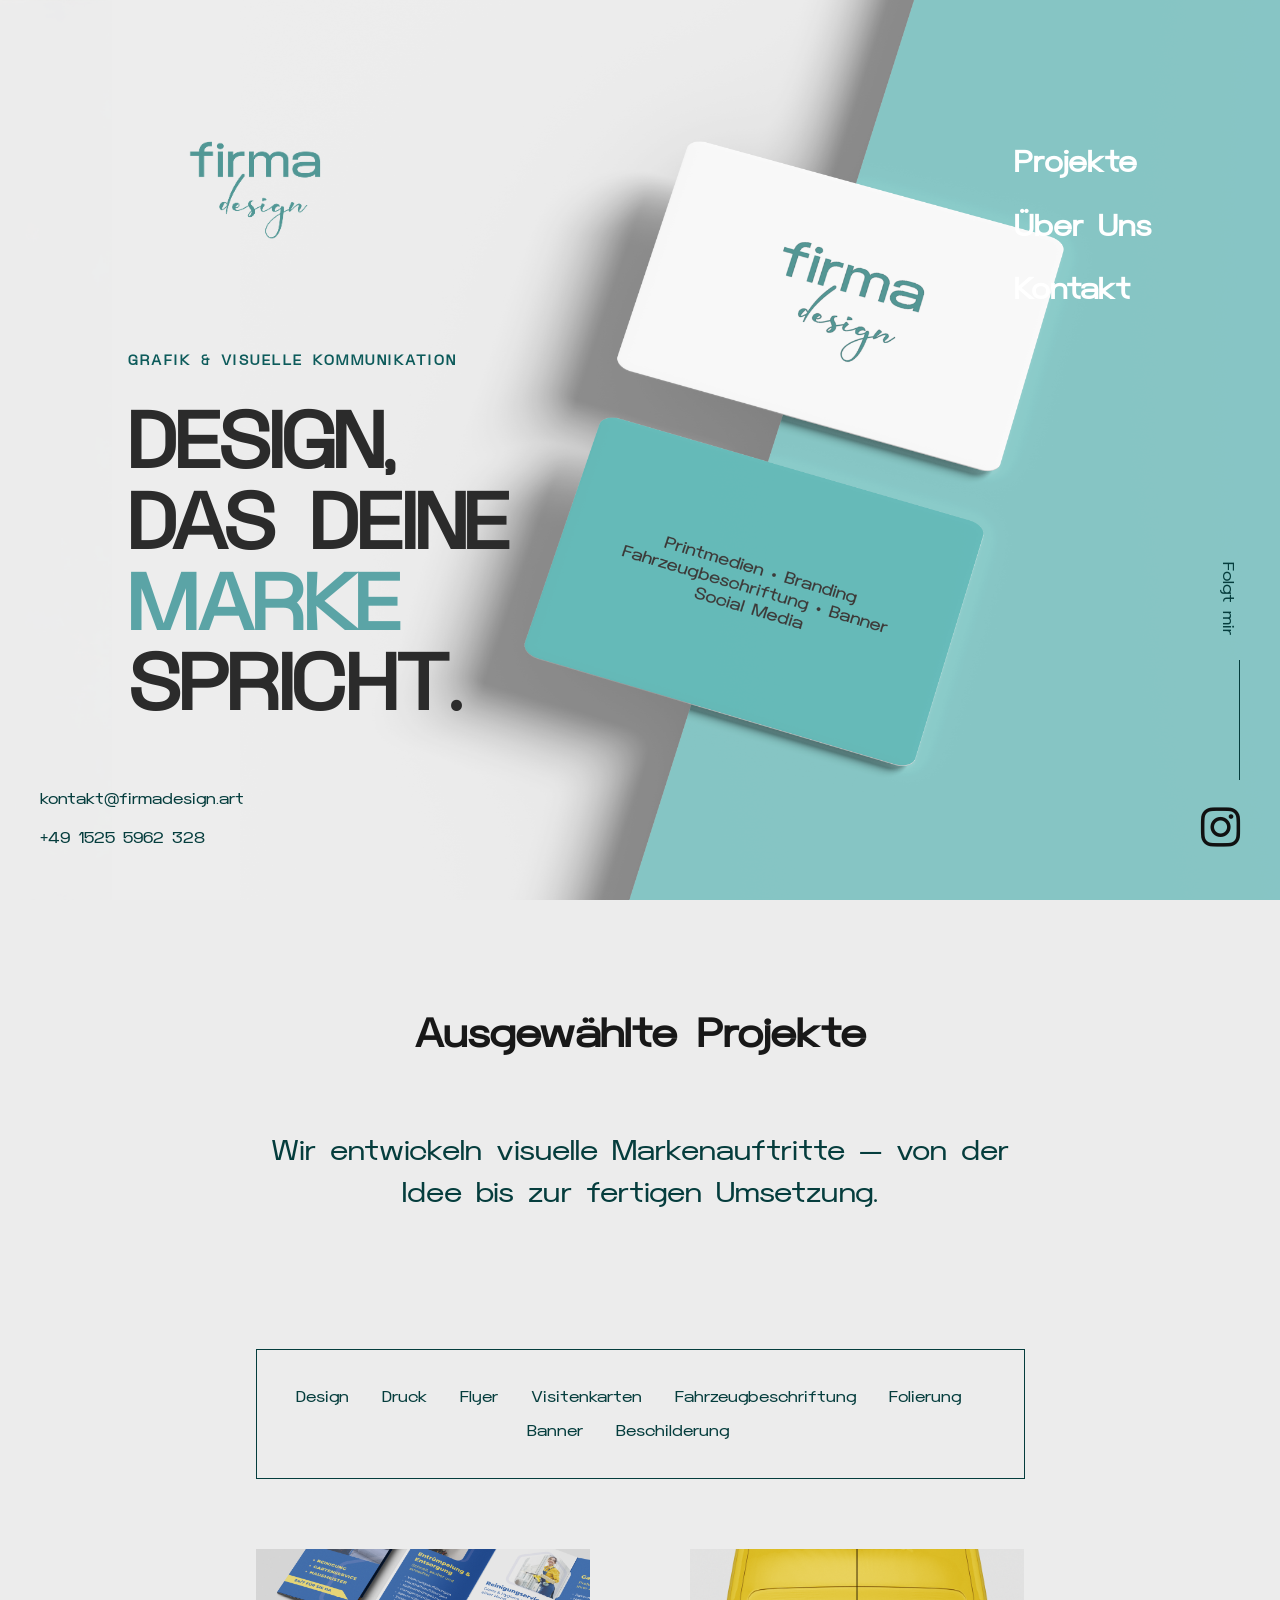
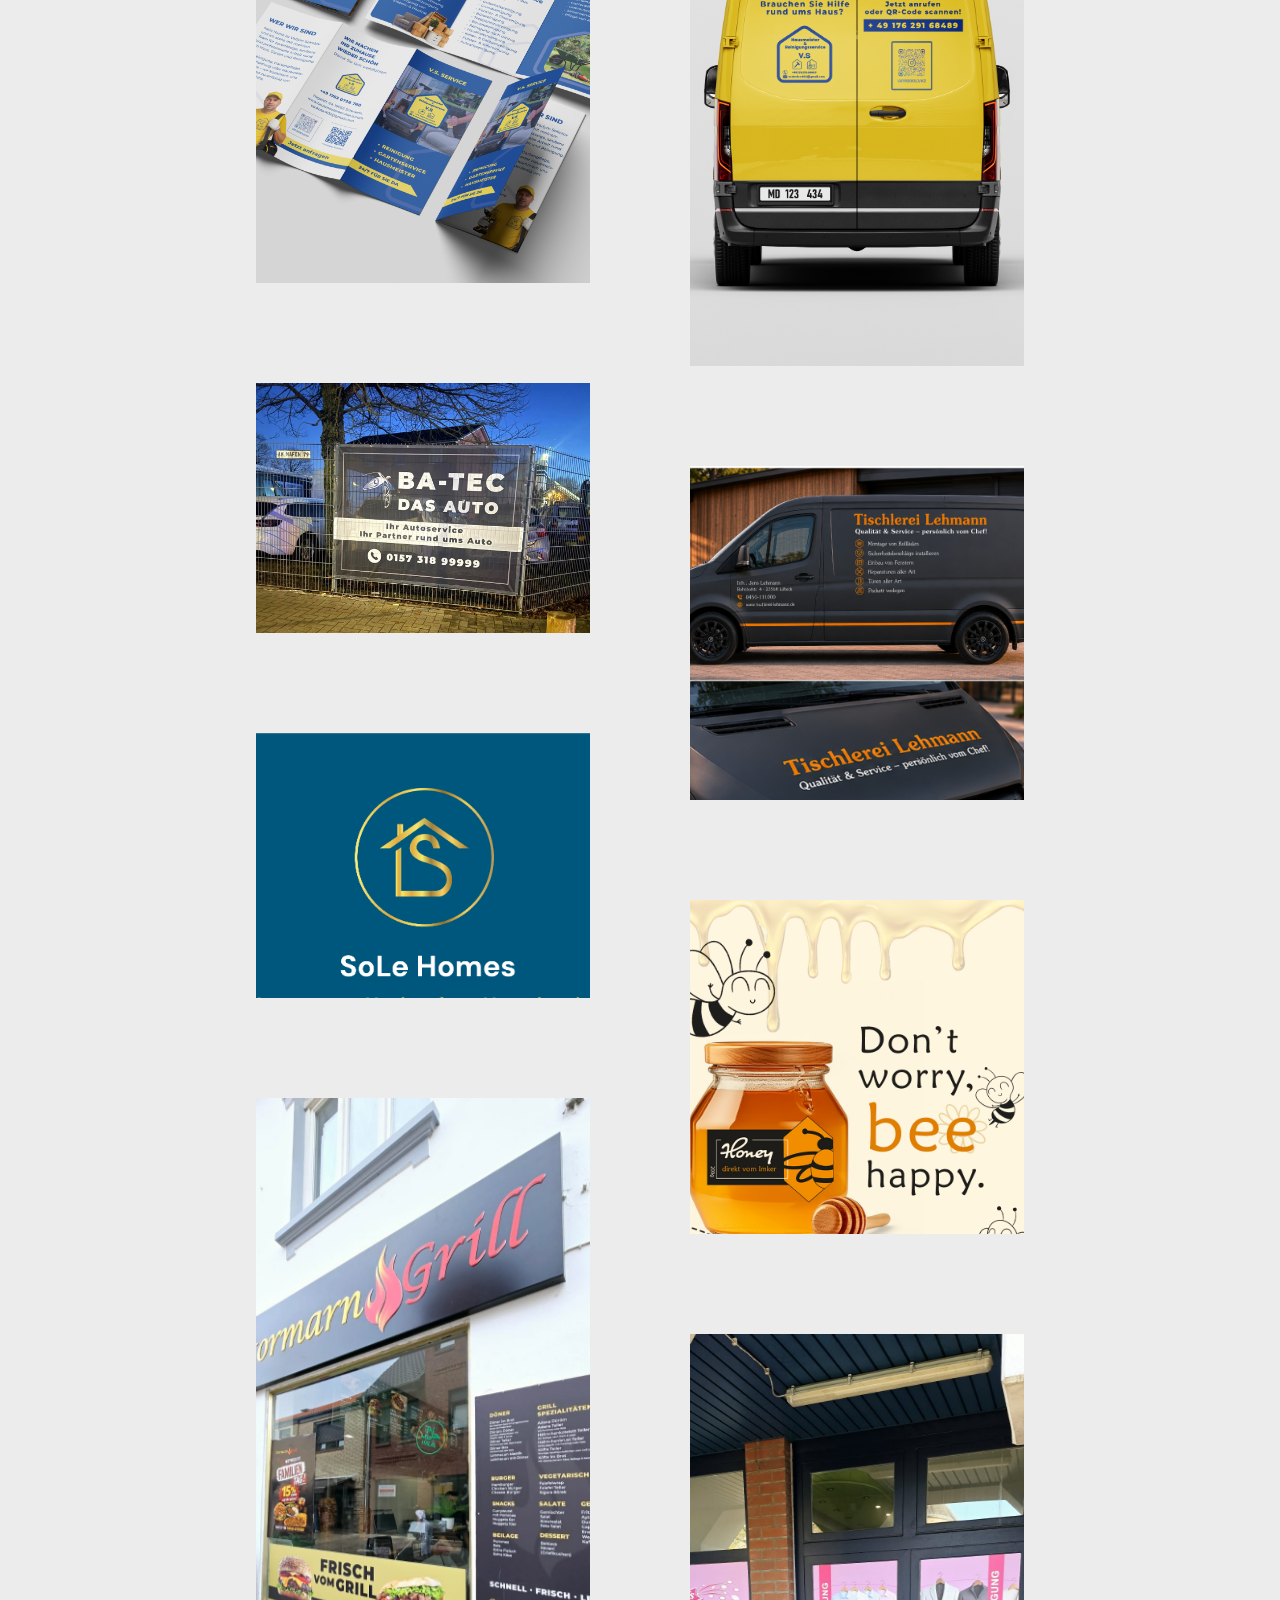
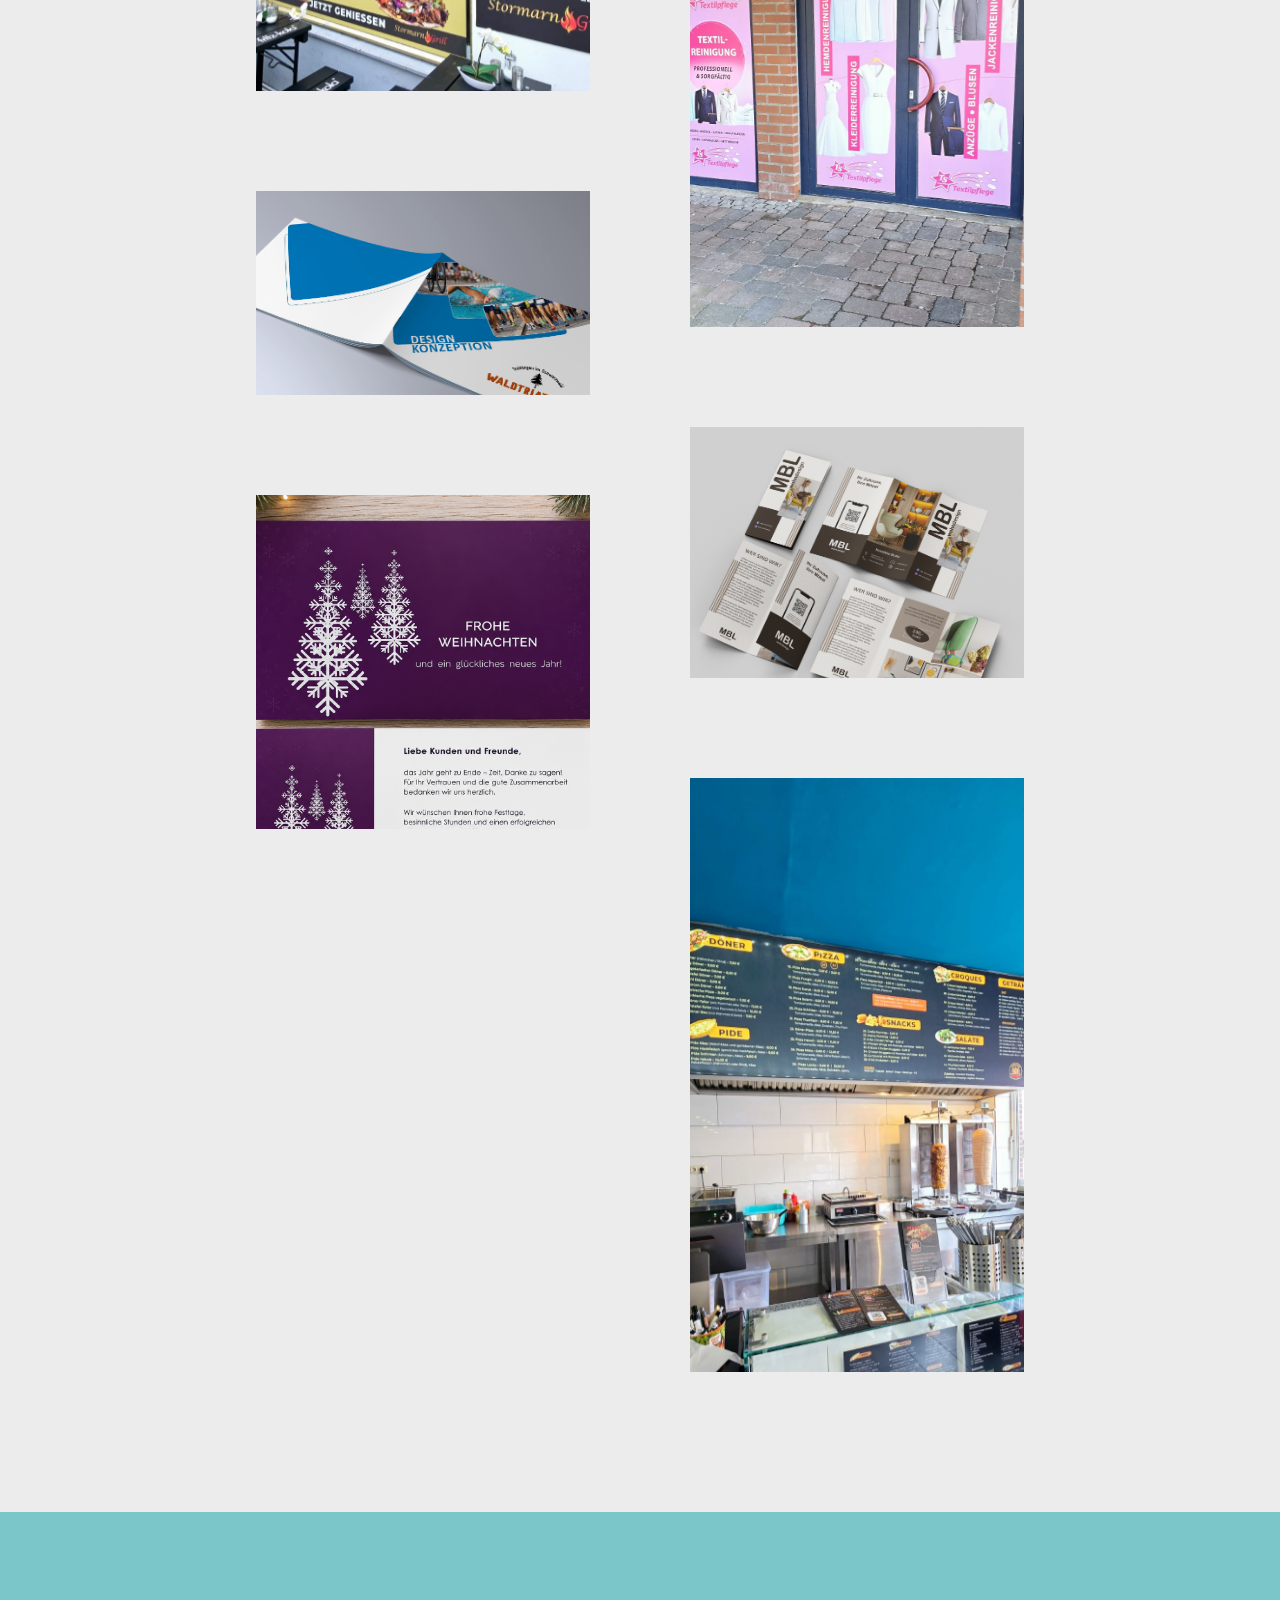
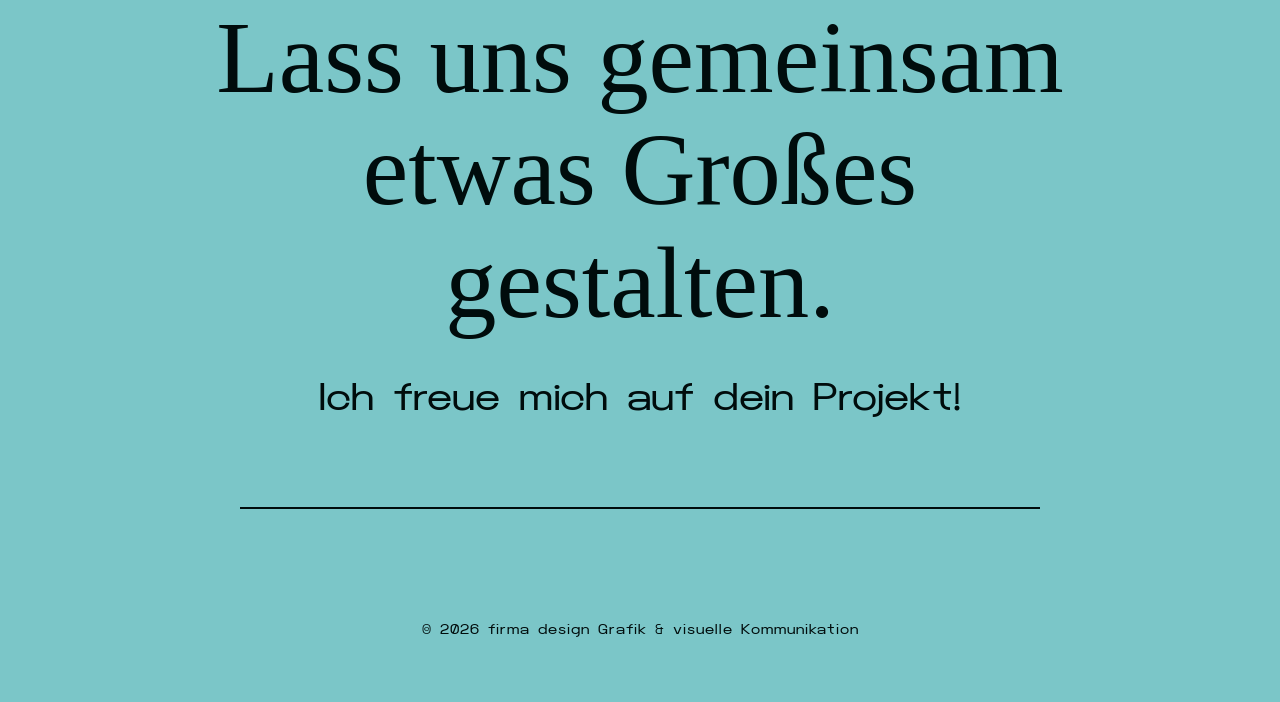
==== commit 792be416: "insta-Icon added" ====
--- a/index.html
+++ b/index.html
@@ -13,6 +13,7 @@
     <link rel="stylesheet" href="css/style.css">
     <link rel="stylesheet" href="css/basic.css" />
 	<link rel="stylesheet" href="css/layout.css" />
+	<link rel="stylesheet" href="https://cdnjs.cloudflare.com/ajax/libs/font-awesome/6.4.0/css/all.min.css">
 	<link rel="stylesheet" href="css/magnific-popup.css" />
 	<link rel="stylesheet" href="css/animate.css" />
 	<link rel="stylesheet" href="css/jarallax.css" />
@@ -495,7 +496,7 @@
         kontakt@firmadesign.art
     </a>
 
-    <a href="https://instagram.com/DEIN_INSTAGRAM" target="_blank">
+    <a href="https://www.instagram.com/fm_firmadesign/" target="_blank">
         Instagram
     </a>
 </div>
--- a/css/style.css
+++ b/css/style.css
@@ -367,6 +367,16 @@
     color: #111;
     font-size: 45px;
     text-decoration: none;
+    /* Ergänze diese Zeile: */
+    display: flex;
+    justify-content: center;
+}
+
+/* Erzwinge die FontAwesome-Schriftart für das Icon innerhalb des Links */
+.sticky-social a i {
+    font-family: "Font Awesome 6 Brands", "Font Awesome 5 Brands", sans-serif !important;
+    font-style: normal;
+    font-weight: 400;
 }
 
 /* ==========================================
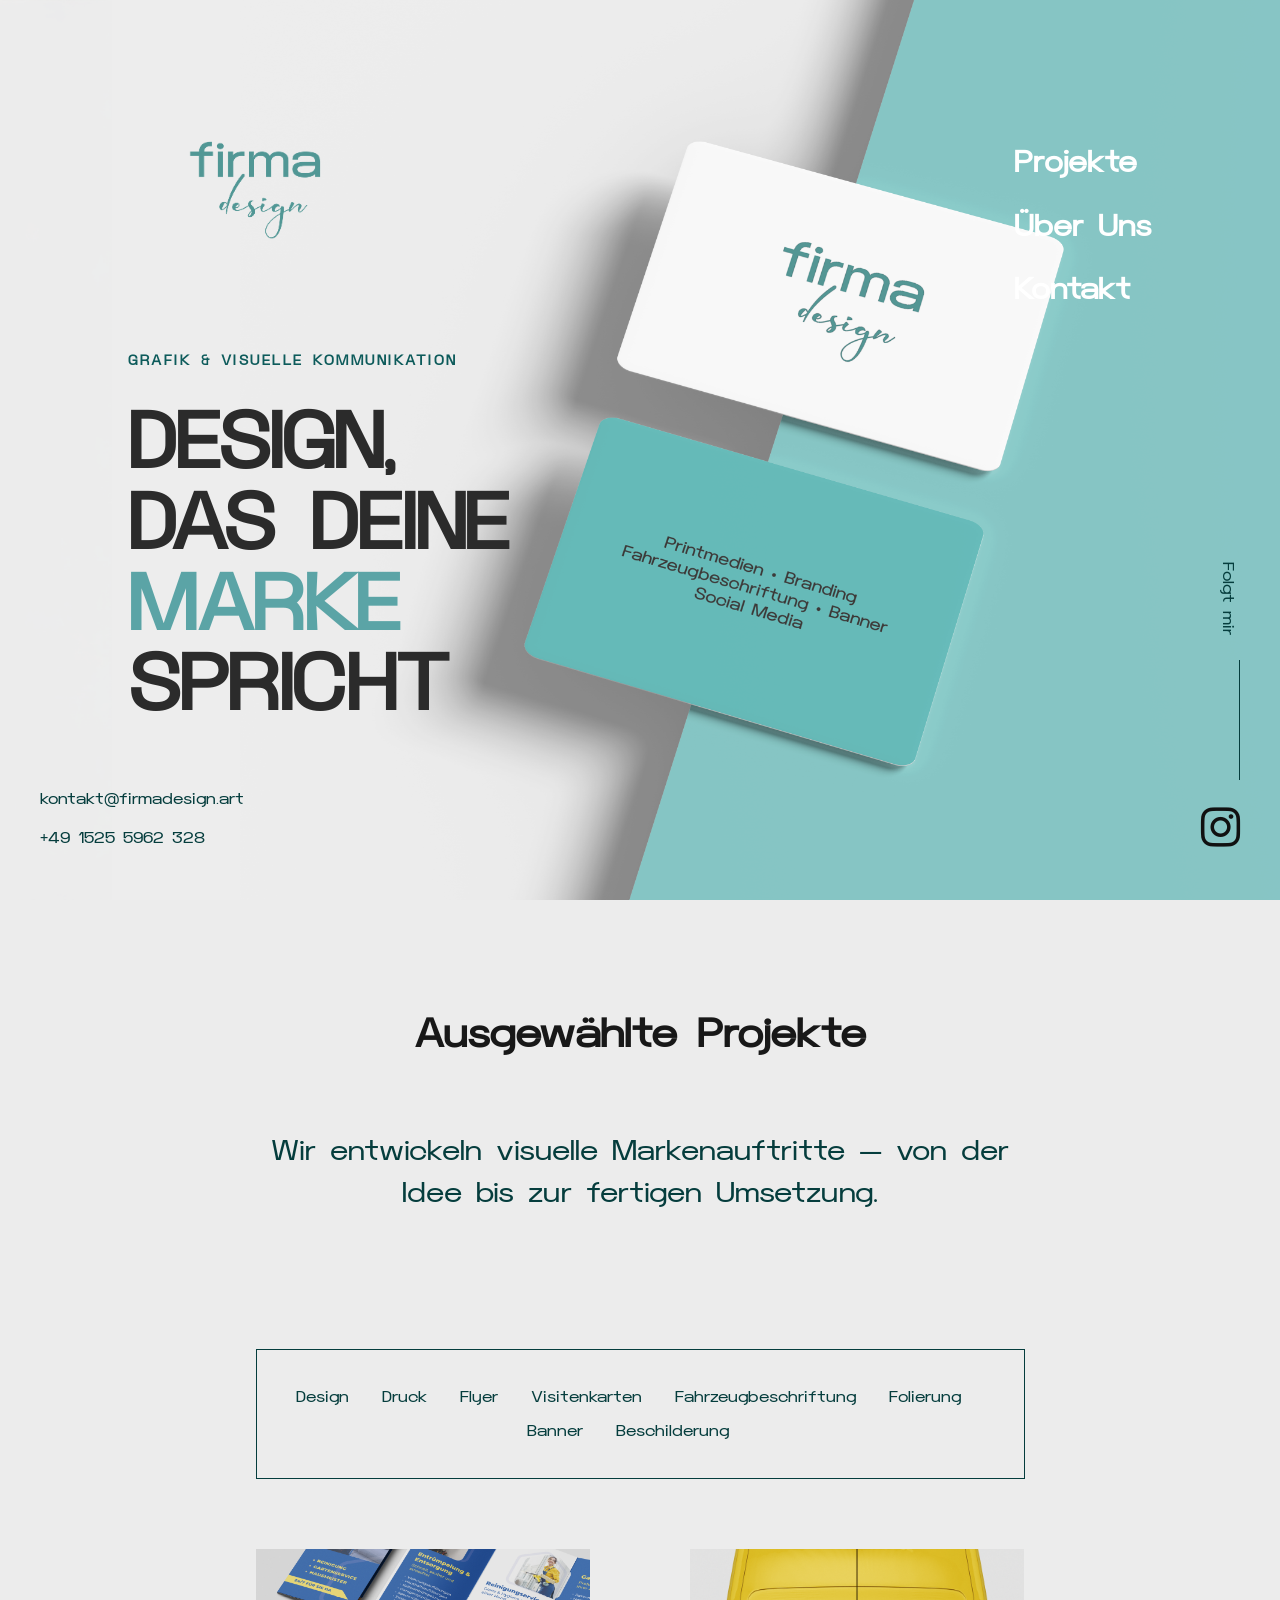
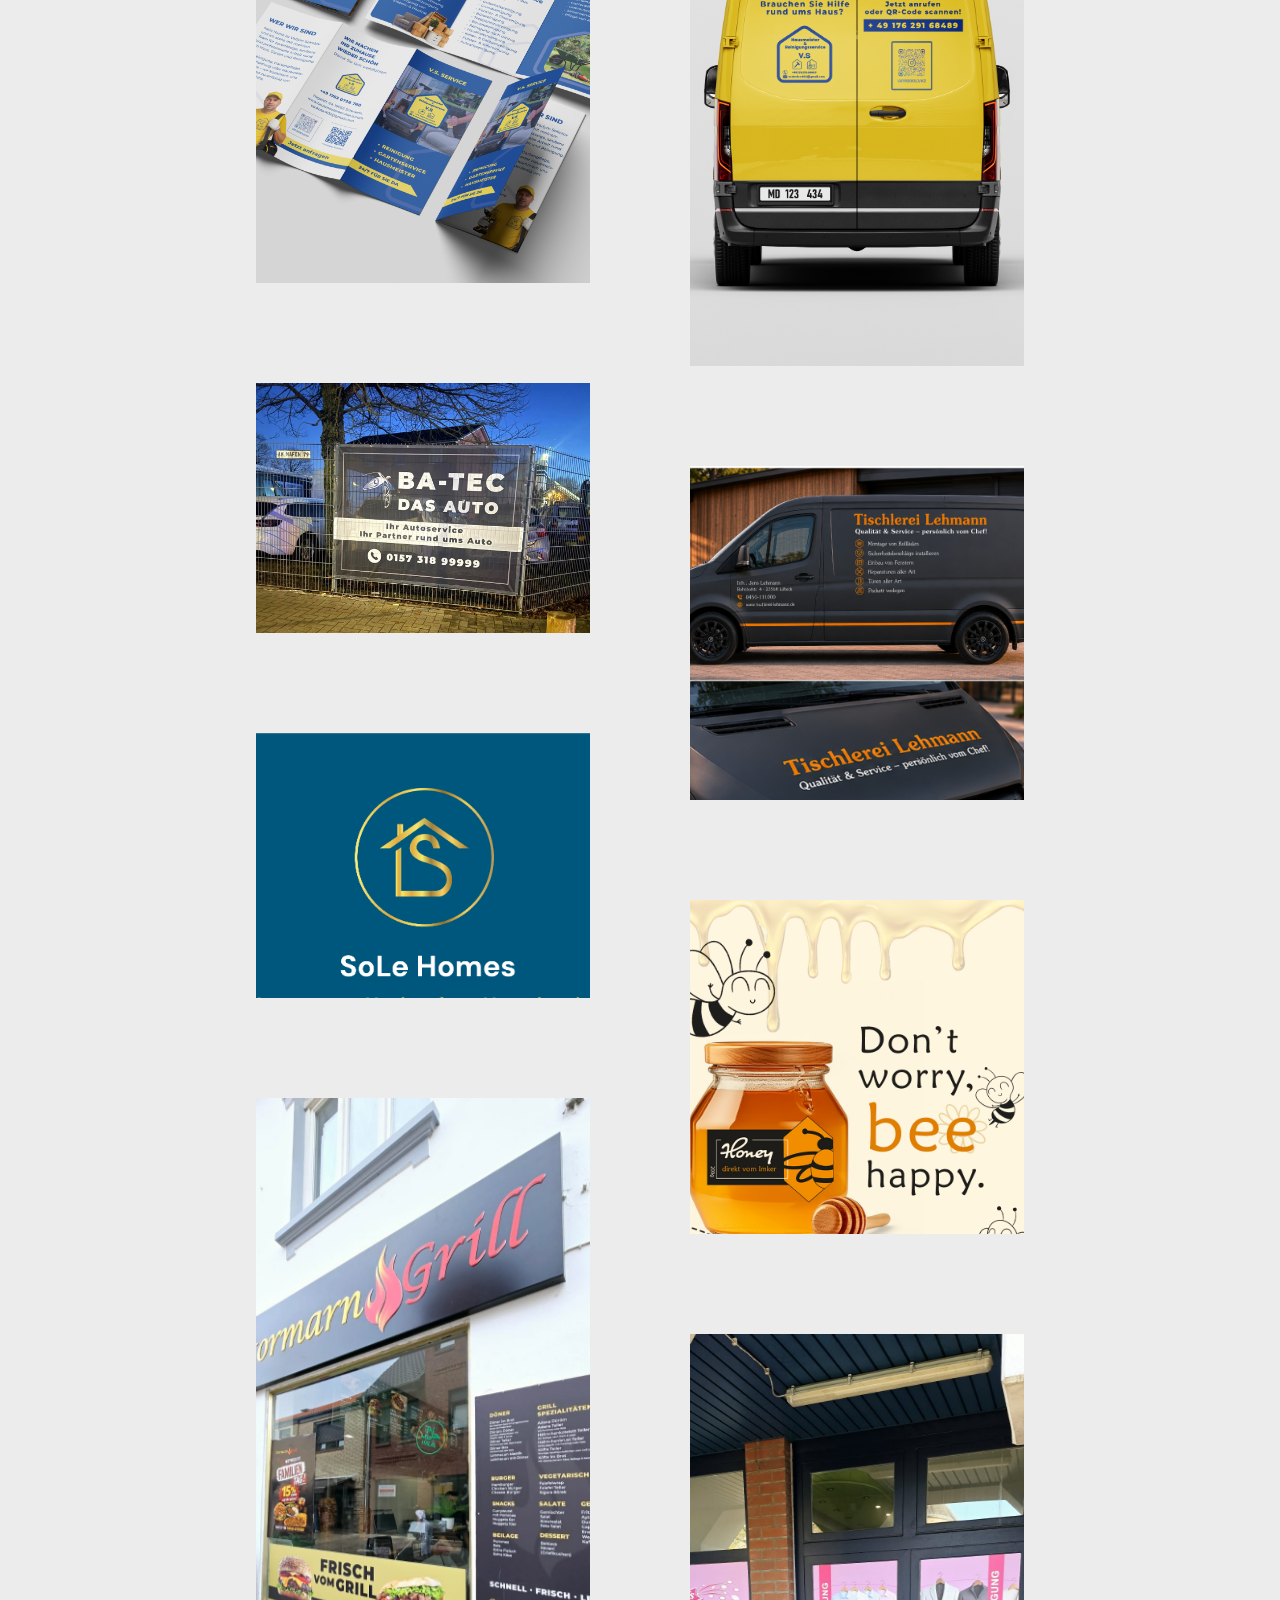
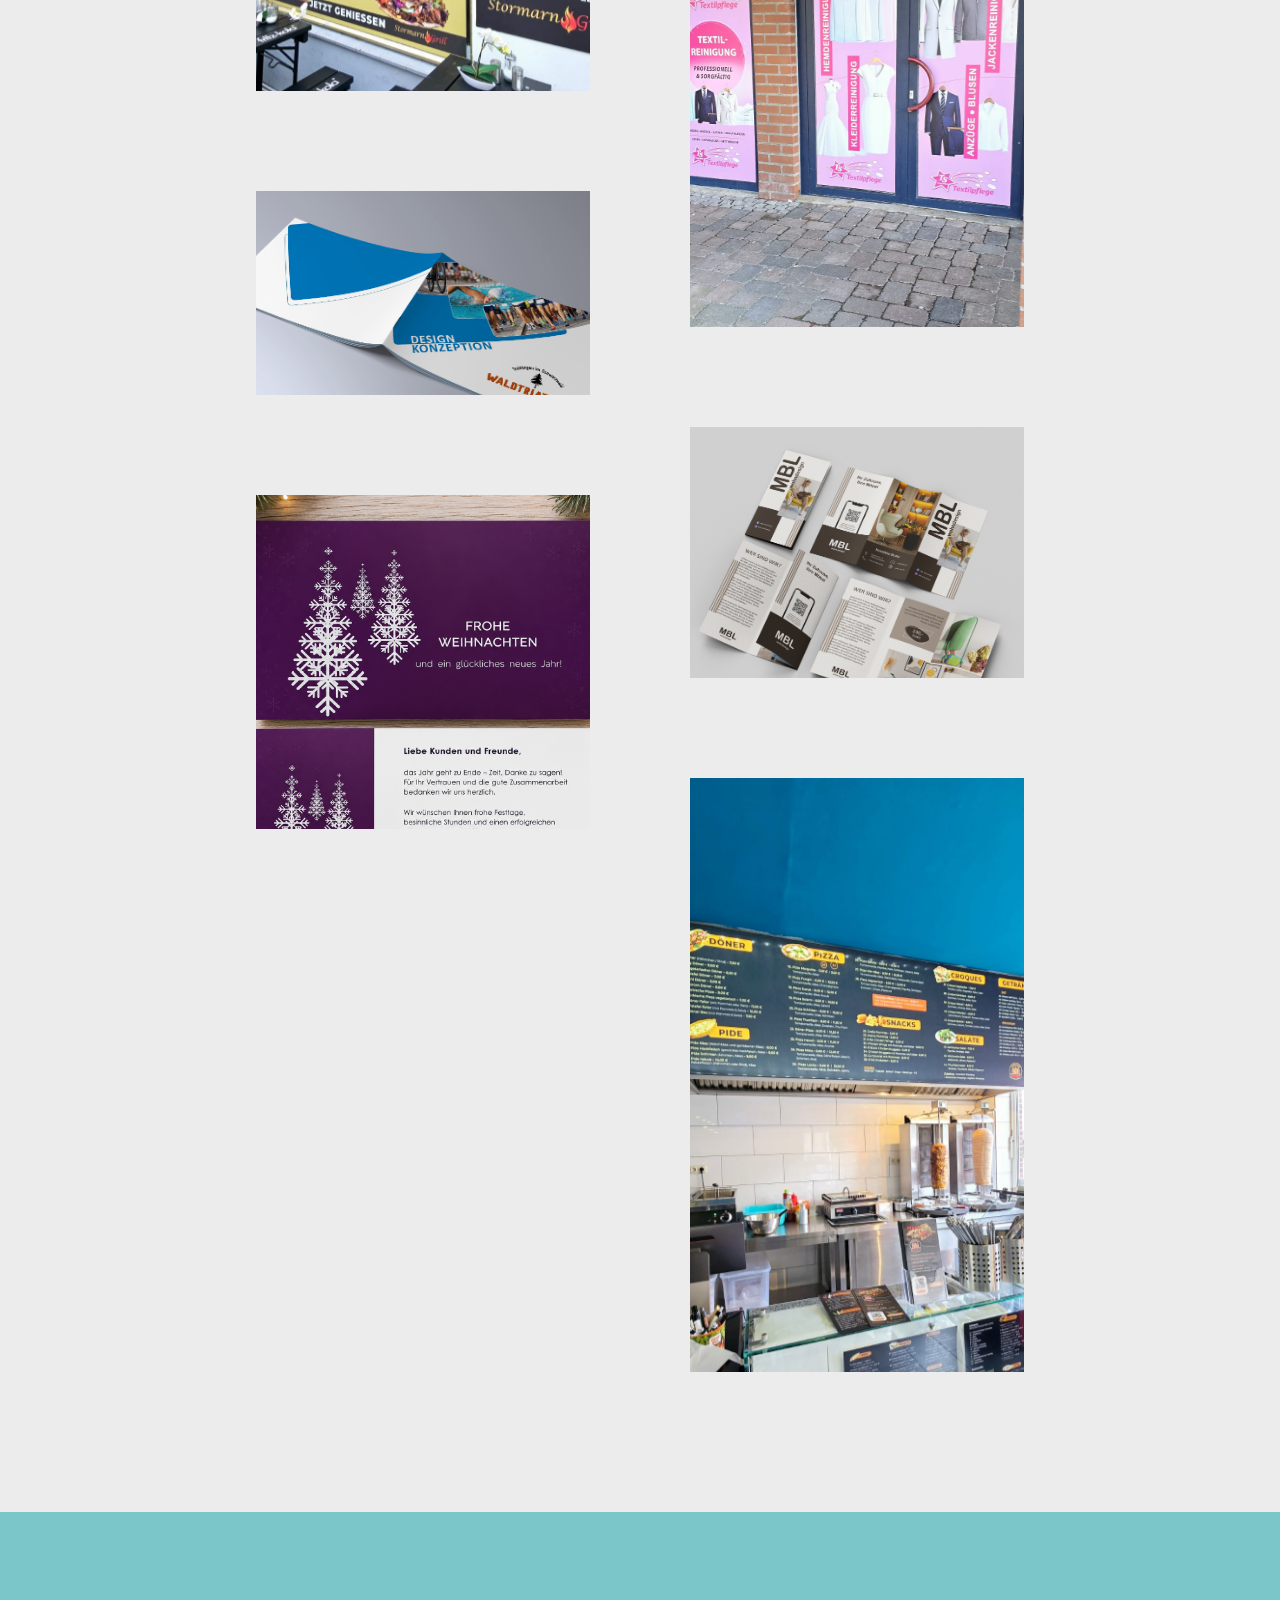
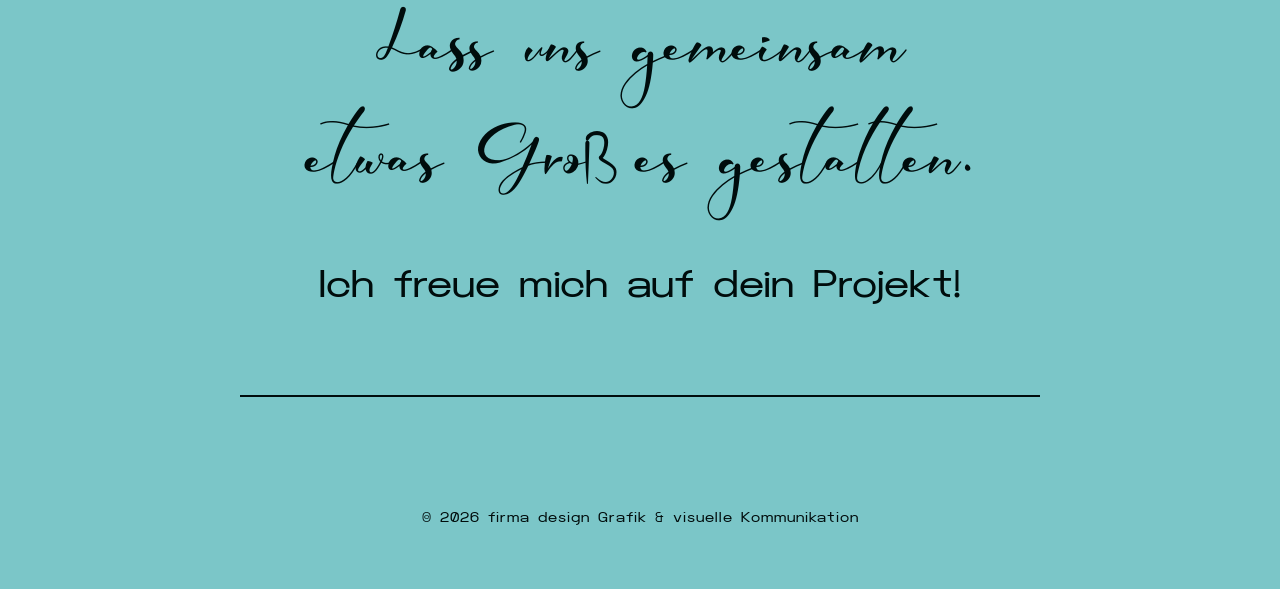
==== commit 137c86e6: "favicon added" ====
--- a/index.html
+++ b/index.html
@@ -21,6 +21,8 @@
 	<link rel="stylesheet" href="css/fontawesome.css" />
 	<link rel="stylesheet" href="css/brands.css" />
 	<link rel="stylesheet" href="css/solid.css" />
+	<link rel="shortcut icon" href="images/favicons/Fabicon_FD.png">
+
 </head>
 
 <body class="home-page">
@@ -64,7 +66,7 @@
                     DESIGN, <br>
                     DAS DEINE <br>
                     <span class="highlight">MARKE</span> <br>
-                    SPRICHT.
+                    SPRICHT
                 </h1>
 
             </main>
--- a/css/style.css
+++ b/css/style.css
@@ -245,7 +245,15 @@
     color: #000c0c;
     margin-bottom: 20px;
 }
-
+@font-face {
+    font-family: 'Elmira';
+    /* Pfad beginnt mit einem Slash, um vom Root-Verzeichnis der Seite zu starten */
+    src: url('/webfonts/ElmiraWoff.woff2') format('woff2'), 
+         url('/webfonts/ElmiraWoff.woff2') format('woff');
+    font-weight: 400;
+    font-style: normal;
+    font-display: swap; 
+}
 .footer-subtitle {
     font-size: clamp(18px, 3vw, 40px);
     color: #000c0c;
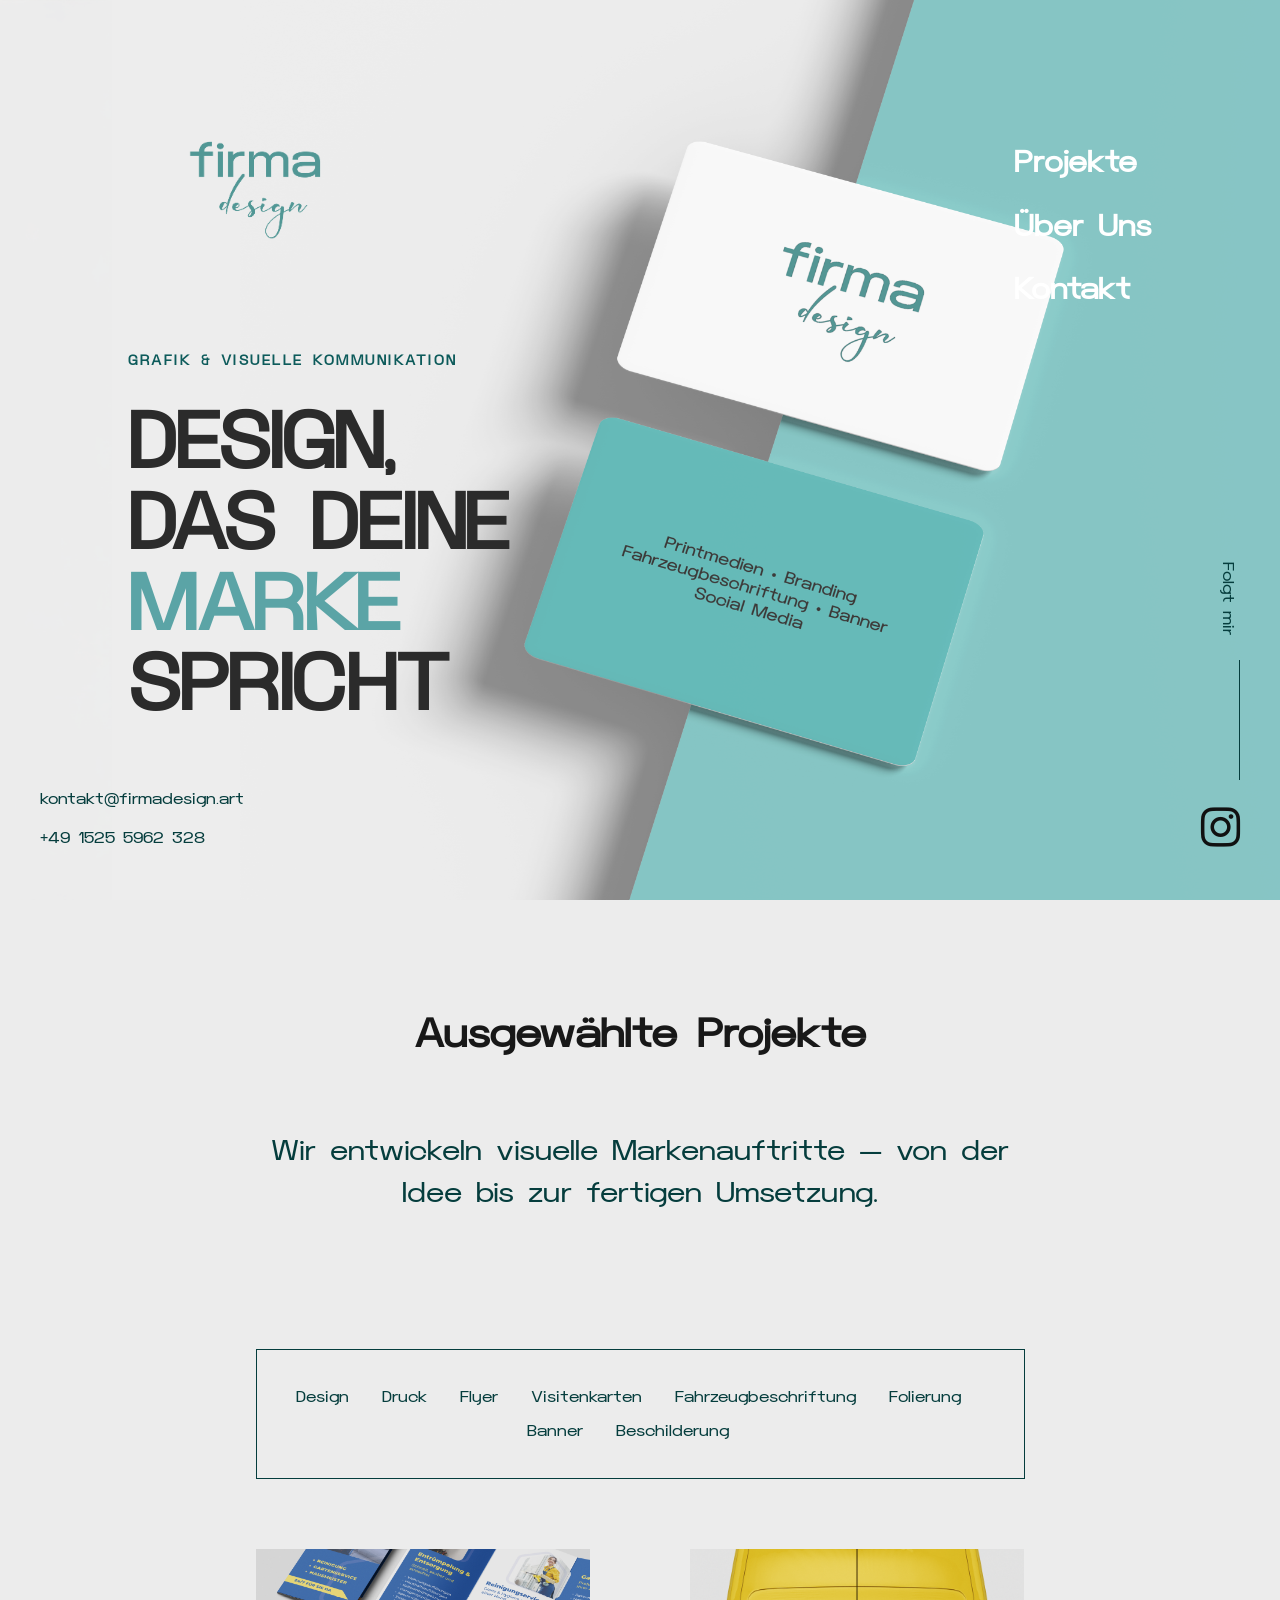
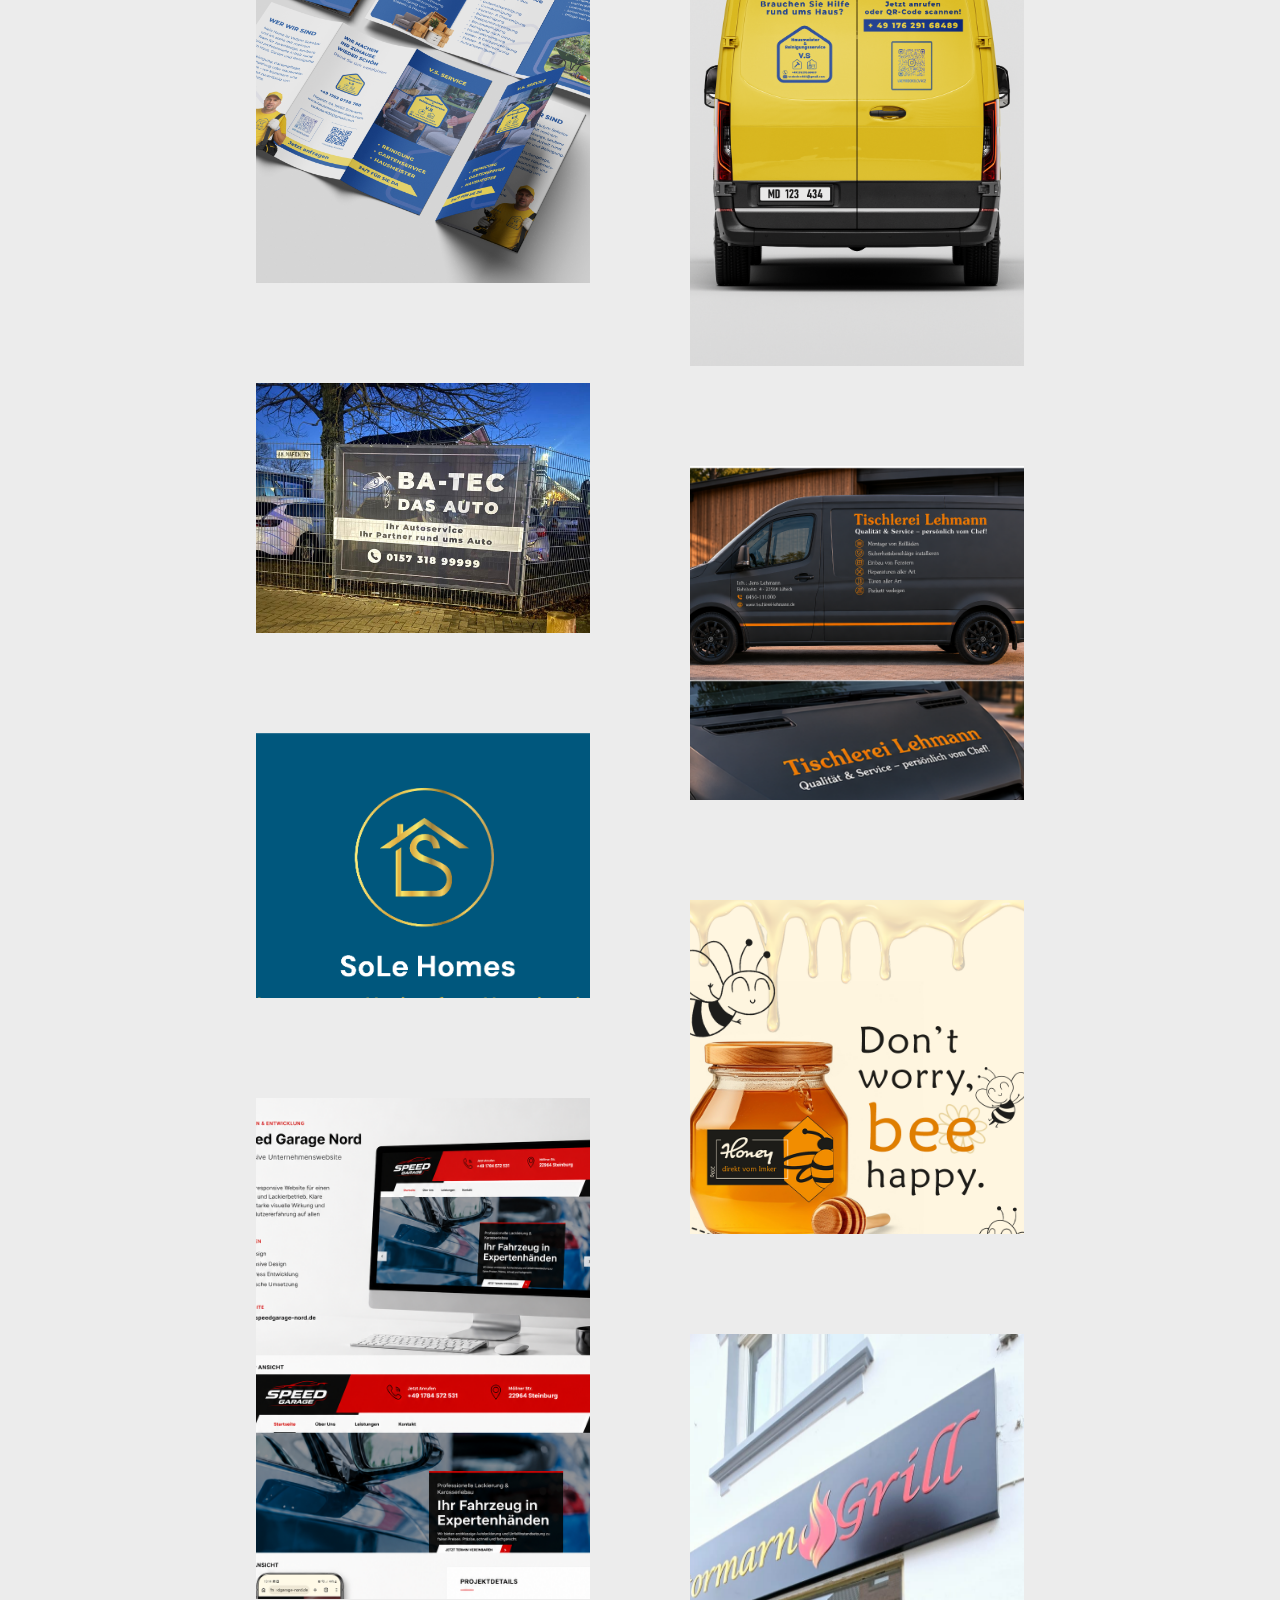
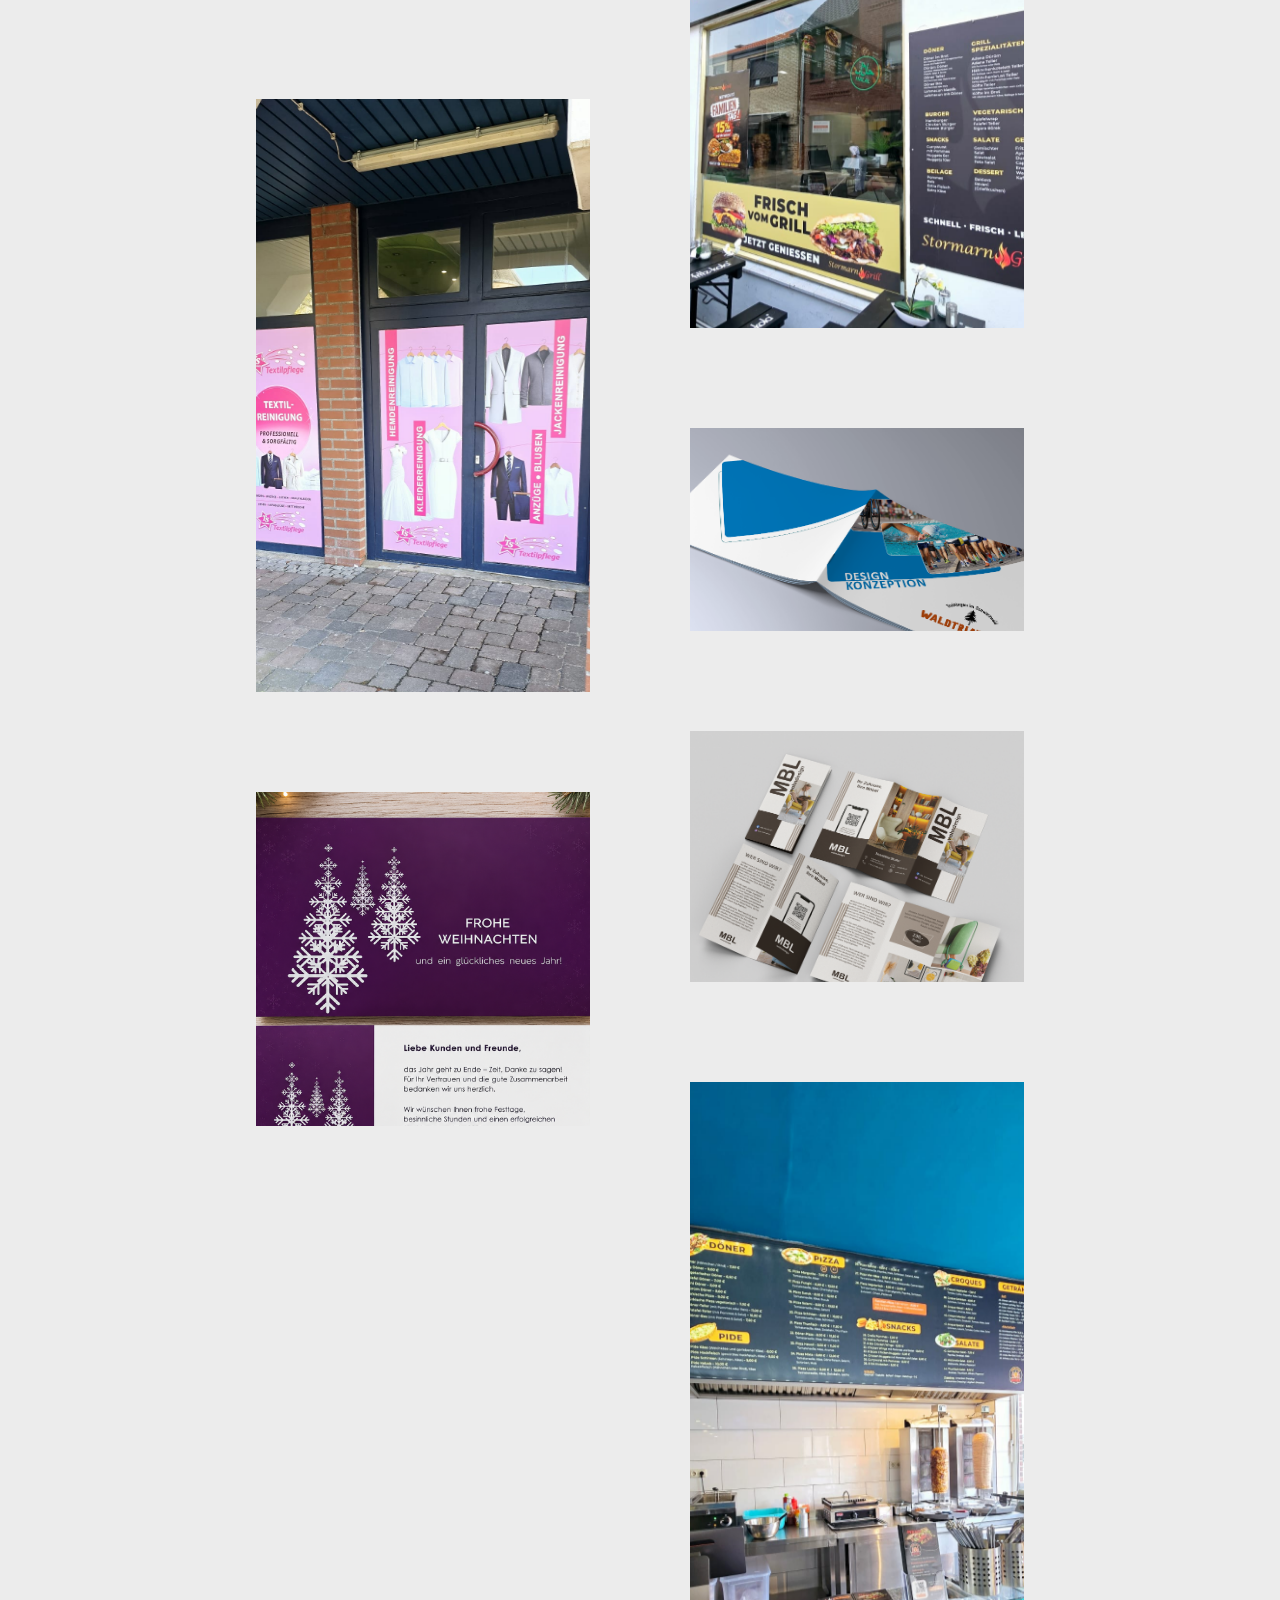
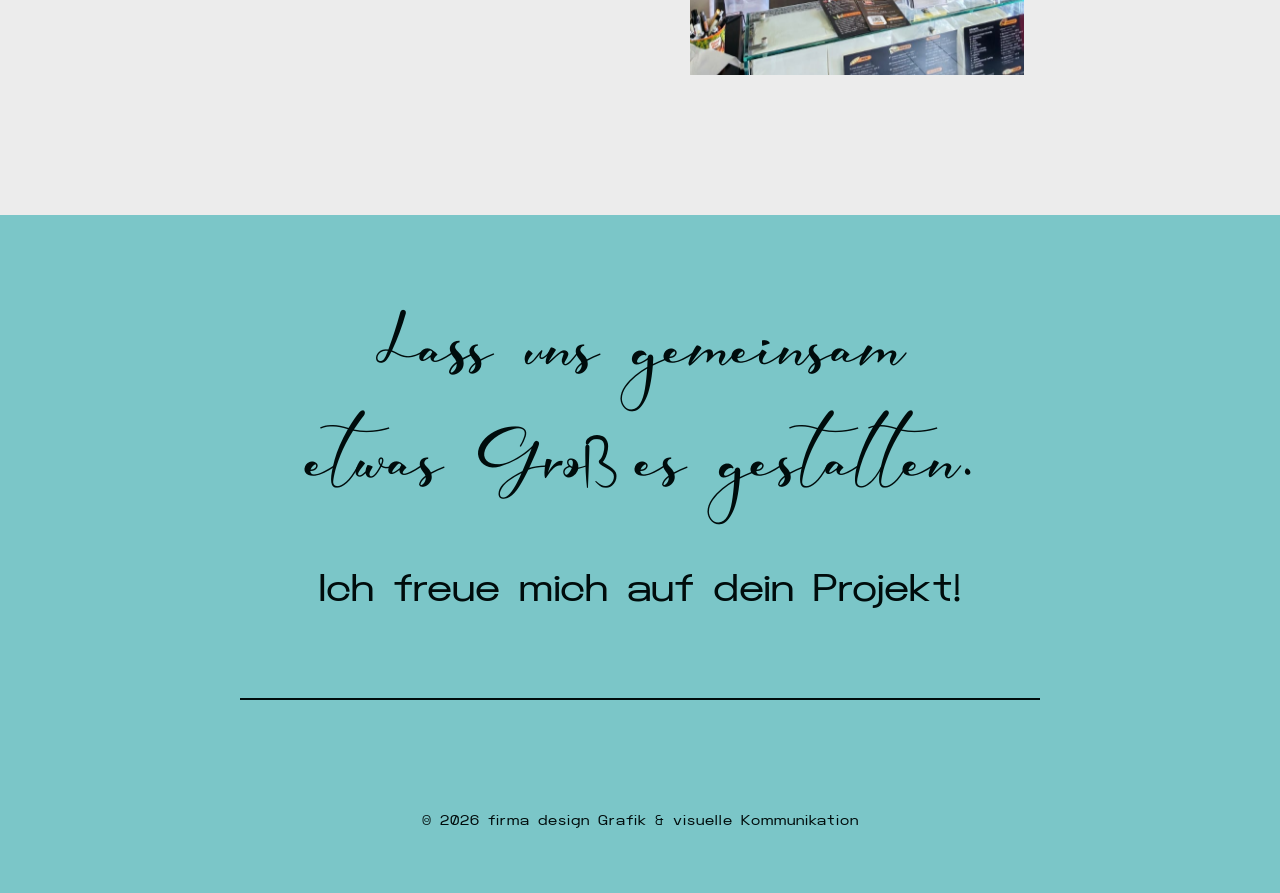
==== commit 085d8031: "speedGarage added" ====
--- a/index.html
+++ b/index.html
@@ -290,6 +290,28 @@
 									<a href="images/Honig_Etikett.png"></a>
 									<a href="images/Weinetikett.png"></a>
 									<a href="images/TP_Etikett.png"></a>
+								</div>	
+							</div>
+						</div>
+
+						<div class="box-item f-gallery">
+							<div class="image">
+								<a href="#gallery-12" class="has-popup-gallery hover-animated">
+									<img src="images/Speedgarage_WS.png" class="wp-post-image" alt="" />
+									<span class="info circle">
+										<span class="centrize full-width">
+											<span class="vertical-center">
+												<span class="icon fas fa-images"></span>
+												<span class="desc">
+													<span class="category">Website</span>
+													<span class="name">Website: <www class="speedgarage-nord de"></www></span>
+												</span>
+											</span>
+										</span>
+									</span>
+								</a>
+								<div id="gallery-12" class="mfp-hide">
+									<a href="images/Speedgarage_WS.png"></a>
 								</div>	
 							</div>
 						</div>
--- a/css/style.css
+++ b/css/style.css
@@ -1007,4 +1007,123 @@
         width: 100%;
         height: auto;
     }
+}
+
+/* =====================================================
+   MOBILE HOME HERO – neues Layout
+   Nur Mobile / Desktop bleibt unverändert
+===================================================== */
+
+@media (max-width: 768px) {
+
+    body.home-page {
+        background: #ffffff;
+        overflow-x: hidden;
+    }
+
+    .home-page .main-wrapper {
+        display: flex !important;
+        flex-direction: column !important;
+        height: auto !important;
+        min-height: auto !important;
+
+        background-image: none !important;
+        background: #ECECEC !important;
+
+        padding: 0 !important;
+        gap: 0 !important;
+    }
+
+    .home-page .content-left {
+        width: 100% !important;
+        padding: 28px 24px 20px !important;
+        order: 1;
+    }
+
+    .home-page .logo {
+        width: 105px !important;
+        height: auto !important;
+    }
+
+    .home-page .mobile-menu {
+        top: 28px !important;
+        right: 24px !important;
+    }
+
+    .home-page .mobile-menu span {
+        background: #053d3d !important;
+    }
+
+    .home-page .hero-text {
+        margin-top: 55px !important;
+        margin-bottom: 35px !important;
+        max-width: 330px;
+    }
+
+    .home-page .subtitle {
+        font-size: 11px !important;
+        line-height: 1.5 !important;
+        letter-spacing: 2px !important;
+        color: #5ba4a6 !important;
+        margin-bottom: 18px !important;
+    }
+
+    .home-page .main-title {
+        font-size: 42px !important;
+        line-height: 1.02 !important;
+        letter-spacing: -1px !important;
+        color: #202020 !important;
+        max-width: 330px !important;
+        margin: 0 !important;
+    }
+
+    .home-page .main-title .highlight {
+        color: #5ba4a6 !important;
+    }
+
+    .home-page .content-right {
+        order: 2;
+        width: 100% !important;
+        min-height: 430px;
+        padding: 0 !important;
+
+
+    background-image: url('/images/Psd_1.png') !important;
+    background-size: cover !important;
+
+    background-position: 65% center !important;
+
+    background-repeat: no-repeat !important;
+}
+
+    .home-page .main-nav {
+        display: none !important;
+    }
+}
+
+/* Nur Mobile: Logo auf Kontakt/About richtig oben links */
+@media (max-width: 768px) {
+
+    body.page-kontakt .logo,
+    body.page-about .logo {
+        display: block !important;
+        visibility: visible !important;
+        opacity: 1 !important;
+
+        width: 95px !important;
+        height: auto !important;
+
+        position: fixed !important;
+        top: 38px !important;
+        left: 24px !important;
+        z-index: 999999 !important;
+    }
+
+    body.page-kontakt .mobile-menu,
+body.page-about .mobile-menu {
+
+    position: fixed !important;
+    top: 55px !important;
+    right: 24px !important;
+}
 }
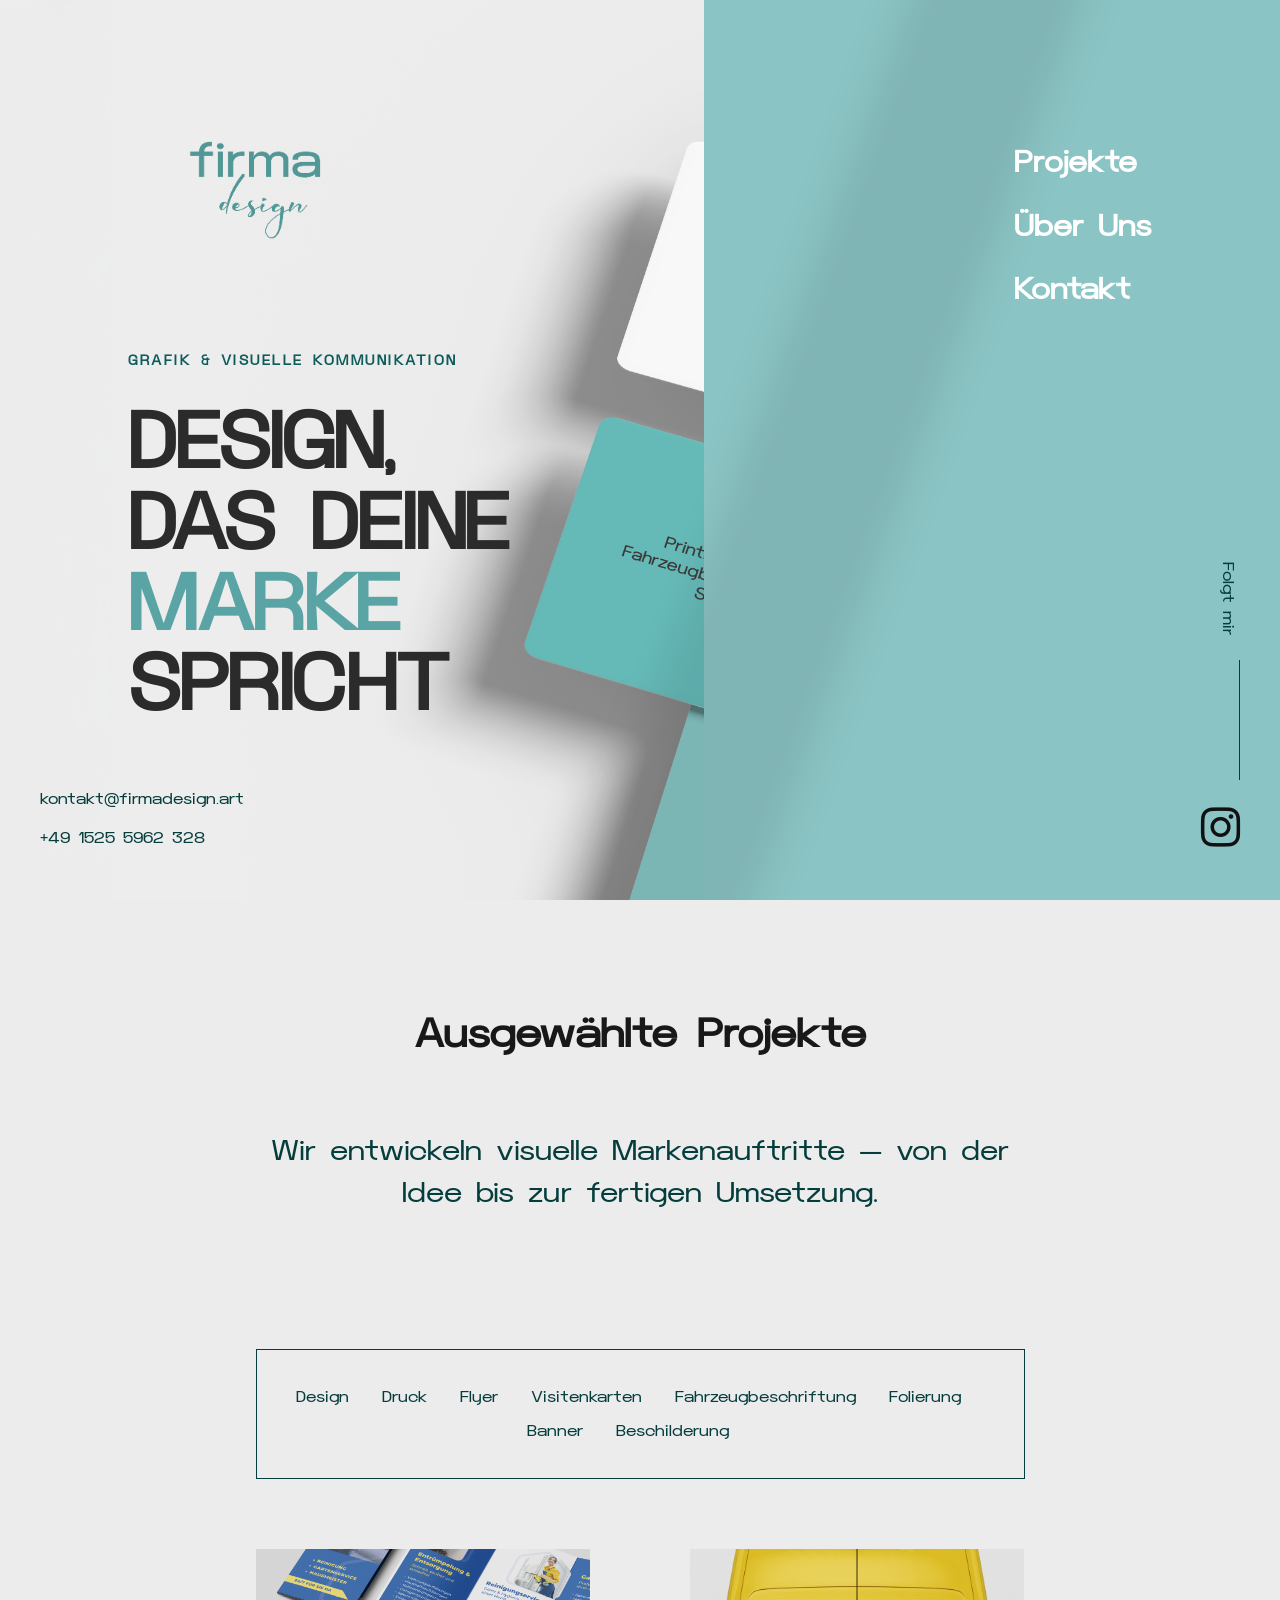
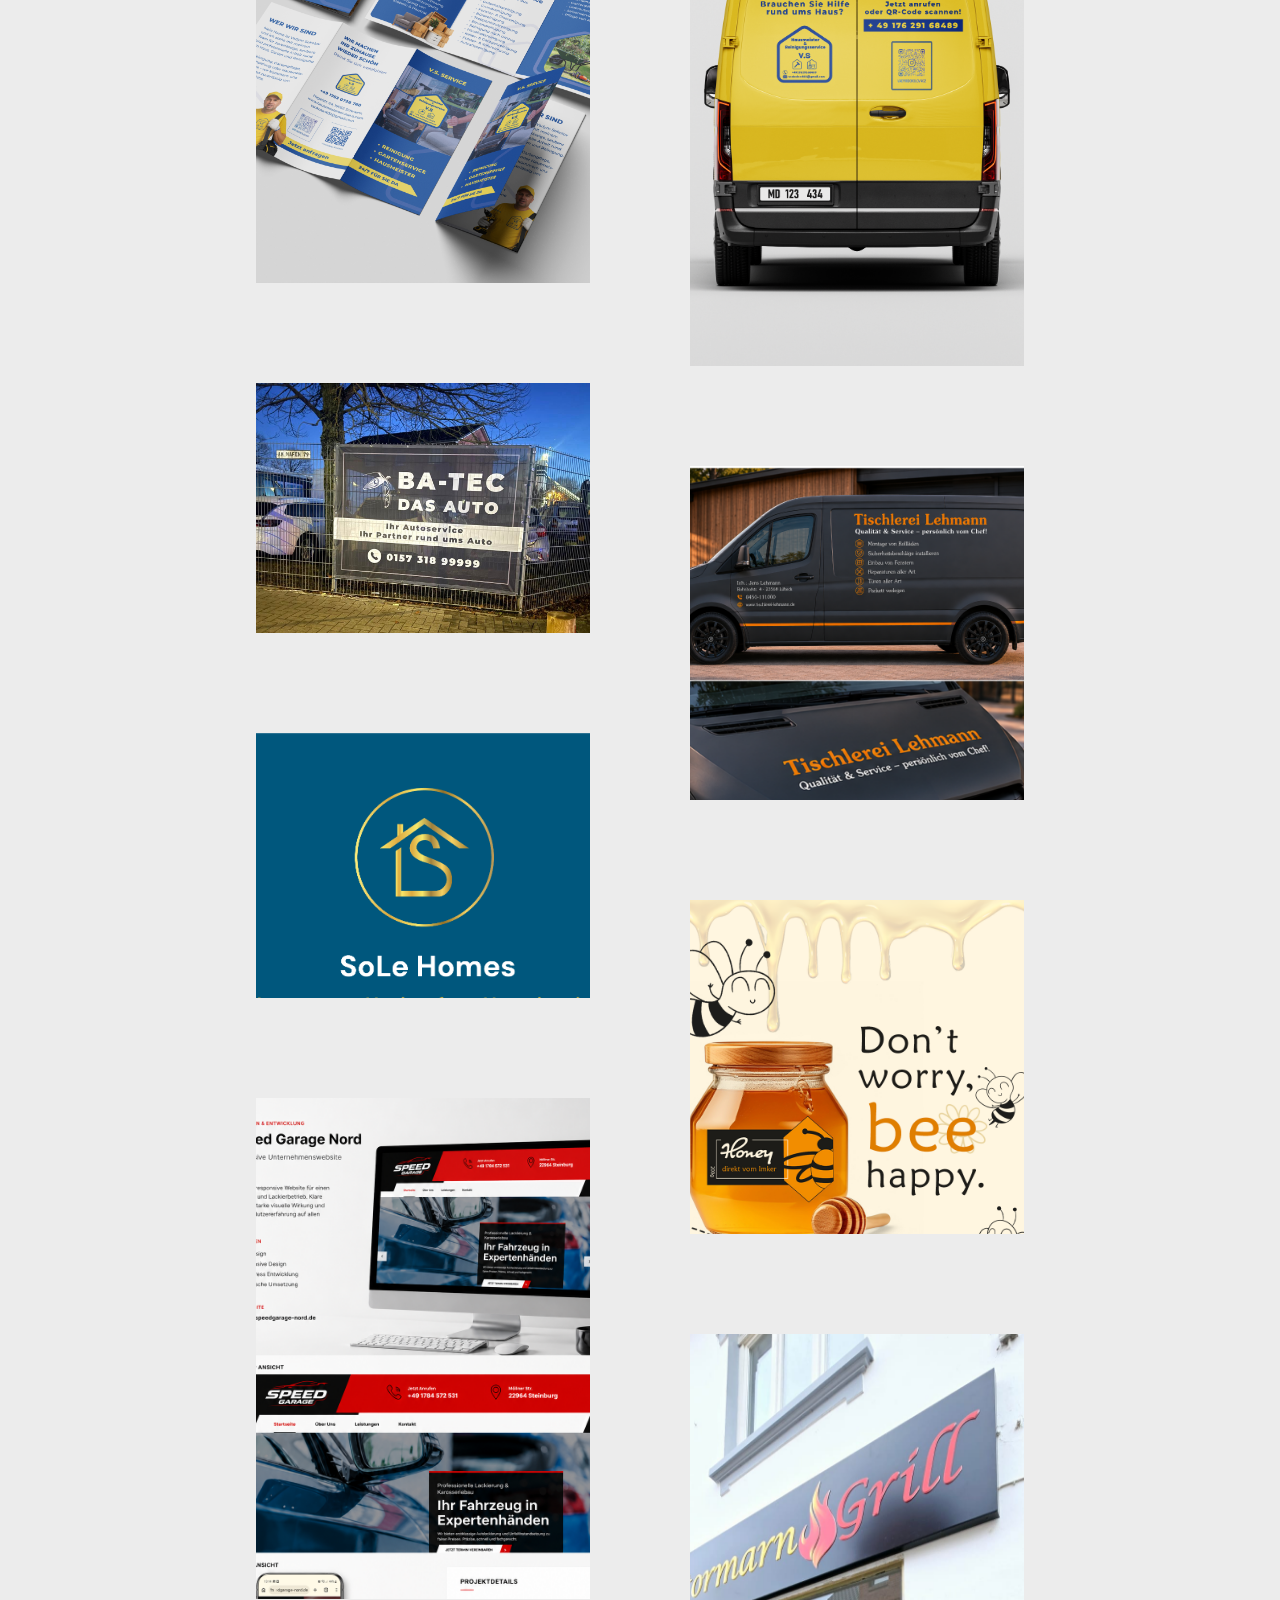
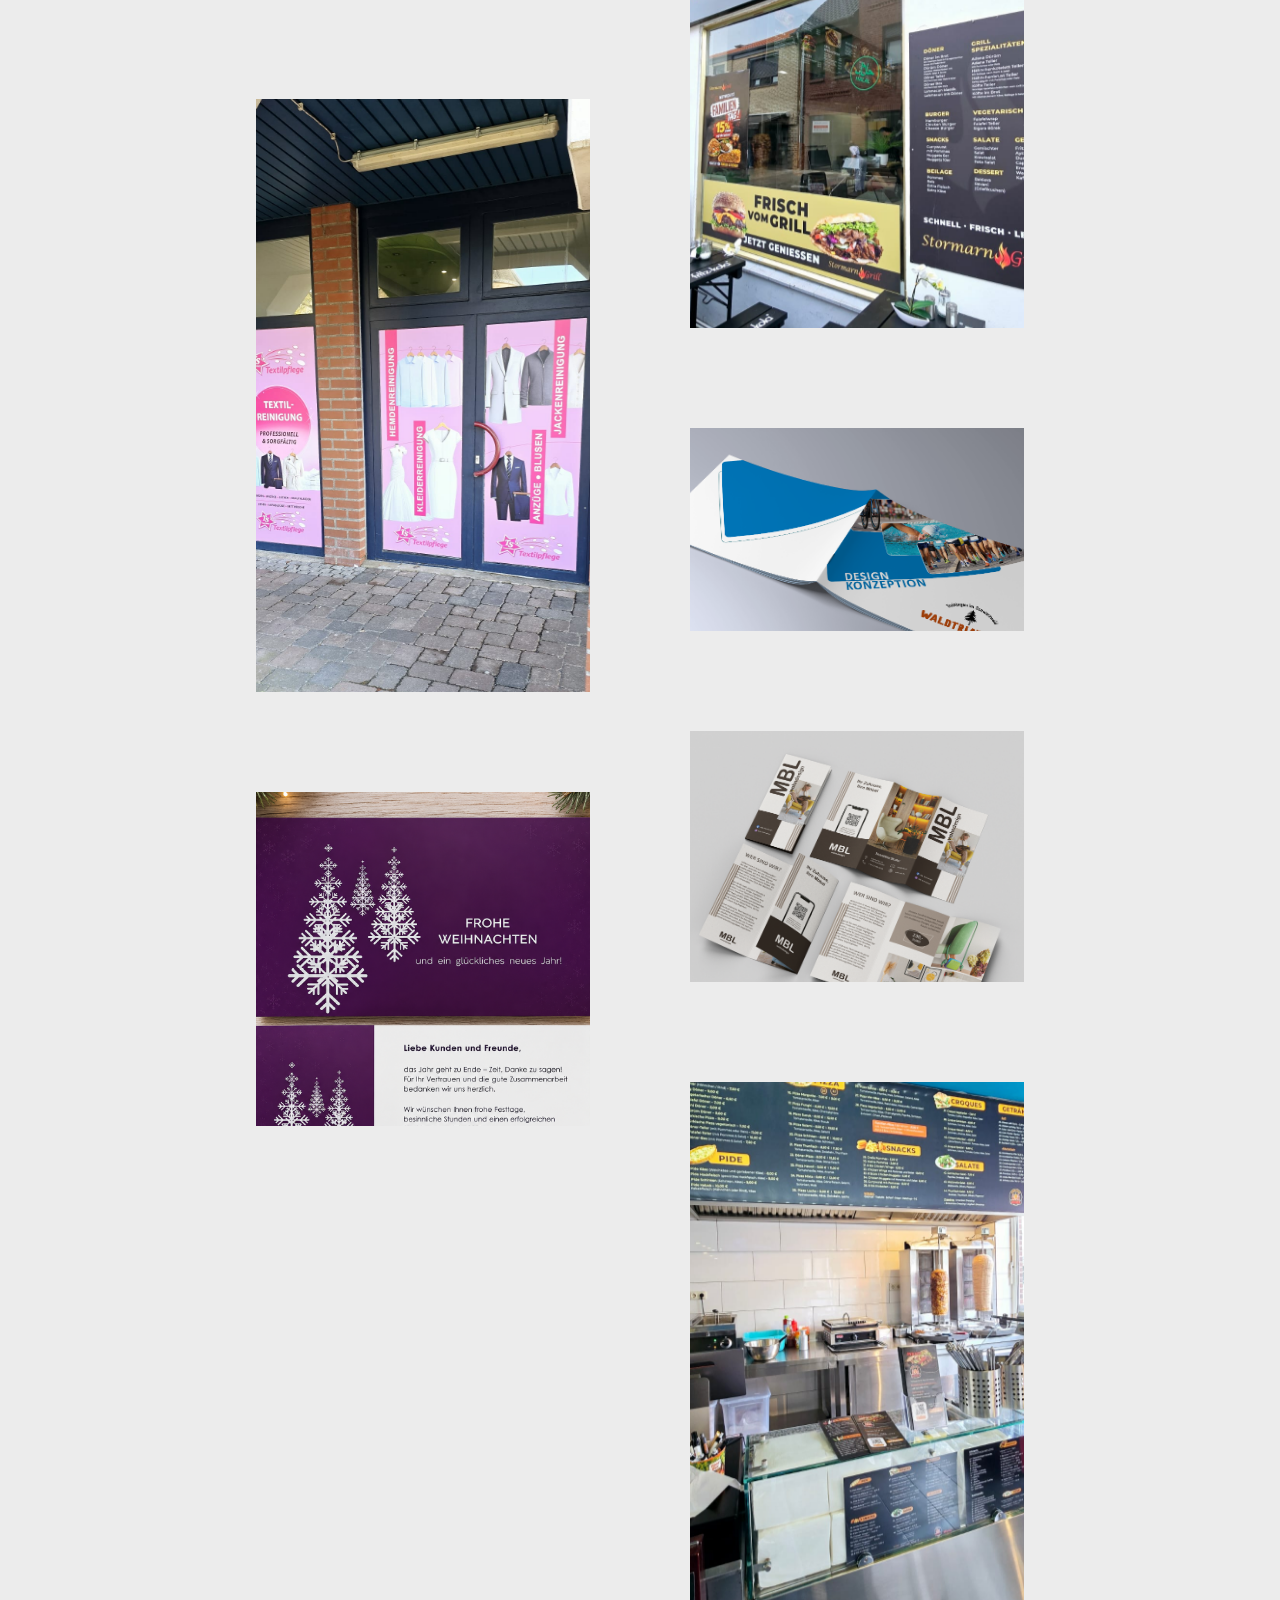
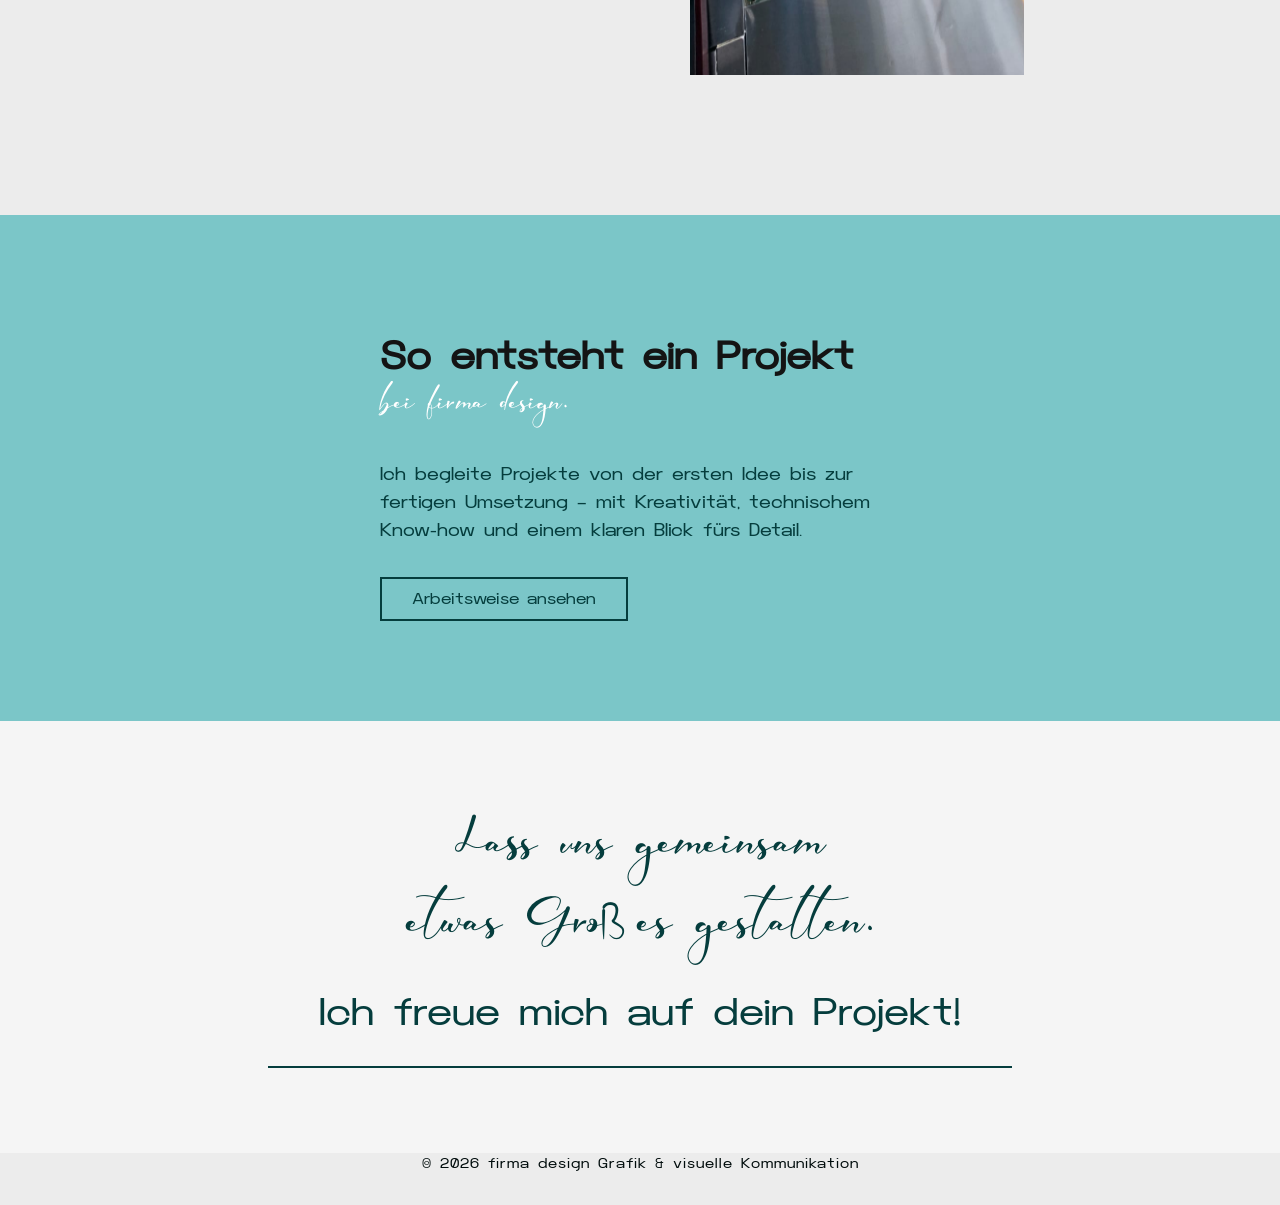
==== commit 3eb6eef1: "new section added" ====
--- a/index.html
+++ b/index.html
@@ -304,7 +304,7 @@
 												<span class="icon fas fa-images"></span>
 												<span class="desc">
 													<span class="category">Website</span>
-													<span class="name">Website: <www class="speedgarage-nord de"></www></span>
+													<span class="name">Website: <br/>www.speedgarage-nord.de"</span>
 												</span>
 											</span>
 										</span>
@@ -496,11 +496,32 @@
     </a>
 </div>
 
+<section class="work-process-teaser">
+    <div class="work-process-inner">
+
+        <h2>
+            So entsteht ein Projekt
+            <span>bei firma design.</span>
+        </h2>
+
+        <p>
+            Ich begleite Projekte von der ersten Idee bis zur fertigen Umsetzung –
+            mit Kreativität, technischem Know-how und einem klaren Blick fürs Detail.
+        </p>
+		
+		<div class="bts">
+        <a href="about.html" class="btn hover-animated">
+            <span class="circle"></span>
+            <span class="lnk">Arbeitsweise ansehen</span>
+        </a>
+    </div>
+        
+
+    </div>
+</section>
 
 <!-- FOOTER -->
-<footer class="footer-cta" id="footer">
-
-    <div class="footer-inner">
+<footer class="footer-cta footer-home" id="footer">
 
         <h2 class="footer-title">
             Lass uns gemeinsam<br>
--- a/css/style.css
+++ b/css/style.css
@@ -323,7 +323,7 @@
     }
     
     .footer-copy {
-        margin-top: 40px;
+        margin-top: 50px;
         padding-bottom: 20px;
     }
 }
@@ -403,70 +403,81 @@
     display:none;
 }
 
-@media screen and (max-width: 768px) {
-
-    html,
-    body {
-        height: auto;
-        overflow-y: auto;
-    }
-
-    .main-wrapper {
-        flex-direction: column;
-        min-height: 100vh;
-        background-size: contain;
-        background-position: top center;
-        background-repeat: no-repeat;
-        padding: 20px;
-        gap: 20px;
-    }
-
-    .content-left {
-        width: 100%;
-        padding: 20px;
-        position: relative;
-    }
-
-    .logo {
-        width: 110px;
-    }
-
-    .logo-container {
-        position: relative;
-        width: 100%;
-    }
-
-    .hero-text {
-        margin-top: 200px;
-    }
-
-    .subtitle {
-        font-size: 10px;
-        letter-spacing: 2px;
-    }
-
-    .main-title {
-        margin-top: 5px;
-        font-size: 58px;
-        line-height: 0.95;
-        margin-bottom: 20px;
-    }
-
-    .content-right {
-        width: 100%;
-        padding: 20px 20px 60px 20px;
-        display: flex;
-        flex-direction: column;
-        align-items: flex-start;
-    }
+@media (max-width: 768px){
+
+    body.home-page{
+        background:#f5f5f5;
+        overflow-x:hidden;
+    }
+
+    .home-page .main-wrapper{
+        display:flex !important;
+        flex-direction:column !important;
+        height:auto !important;
+        min-height:auto !important;
+        background:none !important;
+        padding:0 !important;
+    }
+
+    .home-page .content-left{
+        width:100% !important;
+        padding:40px 28px 35px !important;
+        background:#f5f5f5 !important;
+        order:1;
+    }
+
+    .home-page .logo{
+        width:105px !important;
+        margin-bottom:55px;
+    }
+
+    .home-page .hero-text{
+        margin:0 !important;
+        max-width:300px;
+    }
+
+    .home-page .subtitle{
+        font-size:11px !important;
+        line-height:1.4;
+        letter-spacing:2px;
+        margin-bottom:18px;
+        color:#5ba4a6;
+    }
+
+    .home-page .main-title{
+        font-size:46px !important;
+        line-height:0.95 !important;
+        letter-spacing:-1px;
+        margin:0 !important;
+        max-width:310px;
+    }
+
+    .home-page .content-right{
+    width:100% !important;
+    height:520px !important;
+    min-height:520px !important;
+    padding:0 !important;
+    order:2;
+
+    background-image:url('/images/Psd_1.png') !important;
+    background-size:cover !important;
+    background-position:center 15% !important;
+    background-repeat:no-repeat !important;
+}
+
+
+    .home-page .main-nav{
+        display:none !important;
+    }
+}
 
     .footer-info {
         position: relative;
         width: 100%;
-        margin-top: 20px;
+        margin-top: 30px;
         text-align: left;
         background: #f4f9f9;
-        padding: 60px;
+        padding: 30px;
         border-radius: 15px;
         border-left: 4px solid #5ba4a6;
     }
@@ -478,7 +489,6 @@
         line-height: 1.5;
     }
 
-    @media (max-width: 768px) {
 
     .footer-info {
         padding: 25px;
@@ -491,7 +501,7 @@
         max-width: 100%;
     }
 
-}
+
     .mobile-menu span {
         background: #5ba4a6;
         transition: 0.3s;
@@ -507,7 +517,7 @@
     .mobile-nav.active {
         display: block !important;
     }
-}
+
 /* BURGER MENU */
 
 .mobile-menu{
@@ -1126,4 +1136,440 @@
     top: 55px !important;
     right: 24px !important;
 }
-}+}
+
+/* ==============================
+   ABOUT PAGE – firma design
+============================== */
+
+.about-page-section{
+    max-width:1180px;
+    margin:0 auto;
+    padding:120px 40px 100px;
+    color:#053d3d;
+}
+
+.about-hero-block{
+    display:grid;
+    grid-template-columns:0.9fr 1.1fr;
+    gap:70px;
+    align-items:center;
+    margin-bottom:110px;
+}
+
+.about-hero-text h1{
+    font-size:54px;
+    line-height:1.05;
+    font-weight:700;
+    margin-bottom:35px;
+}
+
+.about-hero-text h1 span{
+    display:block;
+    font-family:"Elmira";
+    font-size:64px;
+    font-weight:400;
+    margin-top:8px;
+}
+
+.about-hero-text p{
+    font-size:19px;
+    line-height:1.55;
+    max-width:430px;
+}
+
+.about-hero-image img,
+.about-process-image img{
+    width:100%;
+    height:auto;
+    display:block;
+    object-fit:cover;
+}
+
+.about-process-title{
+    text-align:center;
+    margin:0 auto 90px;
+    max-width:700px;
+}
+
+.about-process-title h2{
+    font-size:30px;
+    line-height:1.25;
+    font-weight:700;
+}
+
+.about-process-row{
+    display:grid;
+    grid-template-columns:1fr 1fr;
+    gap:70px;
+    align-items:center;
+    margin-bottom:110px;
+}
+
+.about-process-row.reverse .about-process-image{
+    order:2;
+}
+
+.about-process-row.reverse .about-process-text{
+    order:1;
+}
+
+.about-process-image{
+    width:100%;
+}
+
+.about-process-text{
+    max-width:430px;
+    position:relative;
+}
+
+.about-process-text span{
+    display:block;
+    font-size:54px;
+    font-weight:700;
+    opacity:.16;
+    margin-bottom:12px;
+}
+
+.about-process-text h3{
+    font-size:32px;
+    line-height:1.1;
+    font-weight:700;
+    margin-bottom:14px;
+    color:#053d3d;
+}
+
+.about-process-text h4{
+    font-size:23px;
+    line-height:1.25;
+    font-weight:700;
+    margin-bottom:14px;
+    color:#053d3d;
+}
+
+.about-process-text p{
+    font-size:18px;
+    line-height:1.45;
+    font-weight:400;
+    color:#053d3d;
+    max-width:420px;
+}
+
+/* Tablet */
+@media(max-width:992px){
+
+    .about-hero-block,
+    .about-process-row{
+        grid-template-columns:1fr;
+        gap:35px;
+    }
+
+    .about-process-row.reverse .about-process-image,
+    .about-process-row.reverse .about-process-text{
+        order:initial;
+    }
+}
+
+/* Mobile */
+@media(max-width:768px){
+
+    .about-page-section{
+        padding:120px 24px 70px;
+    }
+
+    .about-hero-text h1{
+        font-size:36px;
+    }
+
+    .about-hero-text h1 span{
+        font-size:46px;
+    }
+
+    .about-hero-text p{
+        font-size:16px;
+    }
+
+    .about-process-title{
+        margin-bottom:60px;
+    }
+
+    .about-process-title h2{
+        font-size:22px;
+    }
+
+    .about-process-text span{
+        font-size:38px;
+    }
+
+    .about-process-text h3{
+        font-size:25px;
+    }
+
+    .about-process-text h4{
+        font-size:19px;
+    }
+
+    .about-process-text p{
+        font-size:16px;
+        max-width:100%;
+    }
+
+    .about-process-row{
+        margin-bottom:75px;
+    }
+}
+.about-process-image img{
+    width:100%;
+    min-height:420px;
+    object-fit:cover;
+}
+.about-cta{
+    text-align:center;
+    max-width:900px;
+    margin:80px auto 100px;
+}
+
+.about-cta p{
+    margin-bottom:40px;
+    font-style:italic;
+    line-height:1.7;
+    font-size:18px;
+}
+
+.about-cta .bts{
+    display:flex;
+    justify-content:center;
+}
+body.page-about .footer-cta{
+    width:100vw;
+    max-width:none;
+    margin-left:calc(50% - 50vw);
+    margin-right:calc(50% - 50vw);
+}
+body.page-about .about-page-section{
+    padding-bottom:0 !important;
+}
+body.page-about .footer-cta{
+    margin-bottom:0 !important;
+    padding-bottom:60px;
+}
+/* ==========================
+   SUBPAGE HEADER
+========================== */
+
+.subpage-header{
+    background:#8dc6c8;
+    width:100%;
+    position:relative;
+    z-index:100;
+}
+
+.subpage-head-inner{
+    max-width:1180px;
+    margin:0 auto;
+    padding:35px 40px;
+    display:flex;
+    align-items:center;
+    justify-content:space-between;
+}
+
+.subpage-logo img{
+    height:170px;
+    width:auto;
+    display:block;
+}
+
+.subpage-nav{
+    display:flex;
+    gap:45px;
+}
+
+.subpage-nav a{
+    color:#ffffff;
+    text-decoration:none;
+    font-size:28px;
+    font-weight:500;
+    transition:.3s;
+}
+
+.subpage-nav a:hover{
+    opacity:.7;
+}
+
+/* Mobile */
+
+@media(max-width:768px){
+
+    .subpage-nav{
+        display:none;
+    }
+
+    .subpage-head-inner{
+        padding:25px 24px;
+    }
+
+    .subpage-logo img{
+        height:65px;
+    }
+}
+
+/* ==============================
+   STARTSEITE – Arbeitsweise Teaser
+============================== */
+
+.work-process-teaser{
+    width:100%;
+    padding:90px 20px;
+    background:#7bc6c8;
+    display:flex;
+    justify-content:center;
+    align-items:center;
+}
+
+.work-process-inner{
+    max-width:520px;
+    text-align:left;
+    color:#053d3d;
+}
+
+.work-process-inner h2{
+    font-size:38px;
+    line-height:1.15;
+    font-weight:700;
+    margin-bottom:18px;
+}
+
+.work-process-inner h2 span{
+    display:block;
+    font-family:"Elmira";
+    font-weight:400;
+    font-size:42px;
+    margin-top:4px;
+    color:#ffffff;
+}
+
+.work-process-inner p{
+    font-size:18px;
+    line-height:1.55;
+    margin-bottom:32px;
+}
+
+.work-process-btn{
+    display:inline-flex;
+    align-items:center;
+    gap:12px;
+    padding:16px 28px;
+    background:#053d3d;
+    color:#ffffff !important;
+    text-decoration:none;
+    font-size:16px;
+    border-radius:4px;
+    transition:.3s;
+}
+
+.work-process-btn:hover{
+    background:#025e5e;
+    color:#ffffff !important;
+}
+
+.work-process-btn span{
+    font-size:20px;
+}
+
+/* Mobile */
+@media(max-width:768px){
+
+    .work-process-teaser{
+        padding:70px 24px;
+    }
+
+    .work-process-inner{
+        text-align:center;
+    }
+
+    .work-process-inner h2{
+        font-size:30px;
+    }
+
+    .work-process-inner h2 span{
+        font-size:36px;
+    }
+
+    .work-process-inner p{
+        font-size:16px;
+    }
+}
+
+/* Nur Startseite */
+.footer-home{
+    background:#f5f5f5;
+}
+
+.footer-home .footer-title,
+.footer-home .footer-subtitle,
+.footer-home .footer-copy,
+.footer-home .mobile-contact a{
+    color:#053d3d;
+}
+
+.footer-home .footer-divider{
+    background:#053d3d;
+}
+.footer-title{
+    text-align:center;
+    font-size:72px;
+    line-height:0,85;
+    margin-bottom:35px;
+    letter-spacing:0;
+    margin-bottom:20px;
+}
+.footer-subtitle{
+    margin-top:0;
+    padding-top:0;
+    line-height:1.2;
+    margin-bottom:30px;
+}
+
+.footer-divider{
+    margin:0 auto 25px;
+    width:60%;
+}
+.footer-copy{
+    position: relative;
+    top: -30px;
+}
+
+.main-wrapper{
+    position:relative;
+    overflow:hidden;
+}
+
+.main-wrapper::after{
+    content:"";
+    position:absolute;
+    top:0;
+    right:0;
+    width:45%;
+    height:100%;
+    background:#8bc4c4;
+    z-index:0;
+}
+
+.main-wrapper::before{
+    content:"";
+    position:absolute;
+    top:-100px;
+    bottom:-100px;
+    left:58%;
+    width:180px;
+    background:rgba(0,0,0,.08);
+    transform:skewX(-20deg);
+    filter:blur(20px);
+    z-index:1;
+}
+
+.content-left,
+.content-right{
+    position:relative;
+    z-index:2;
+}
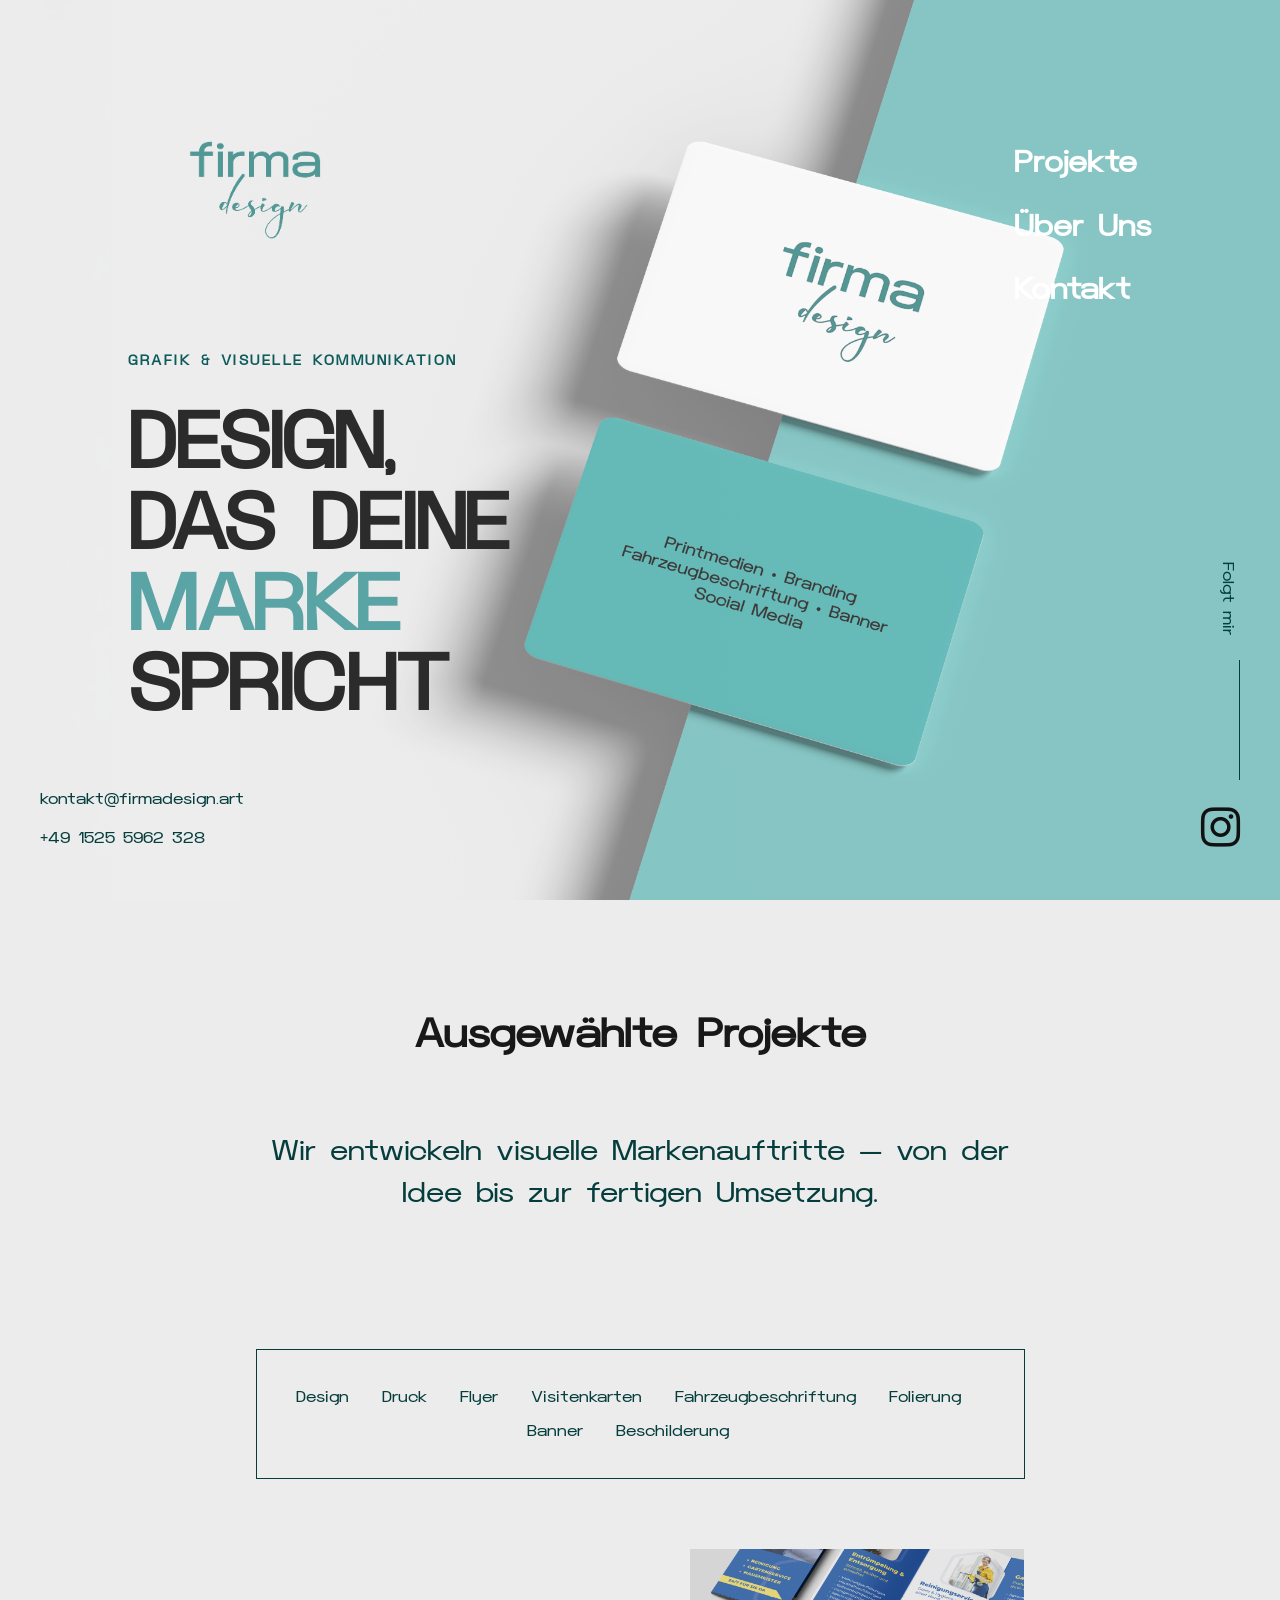
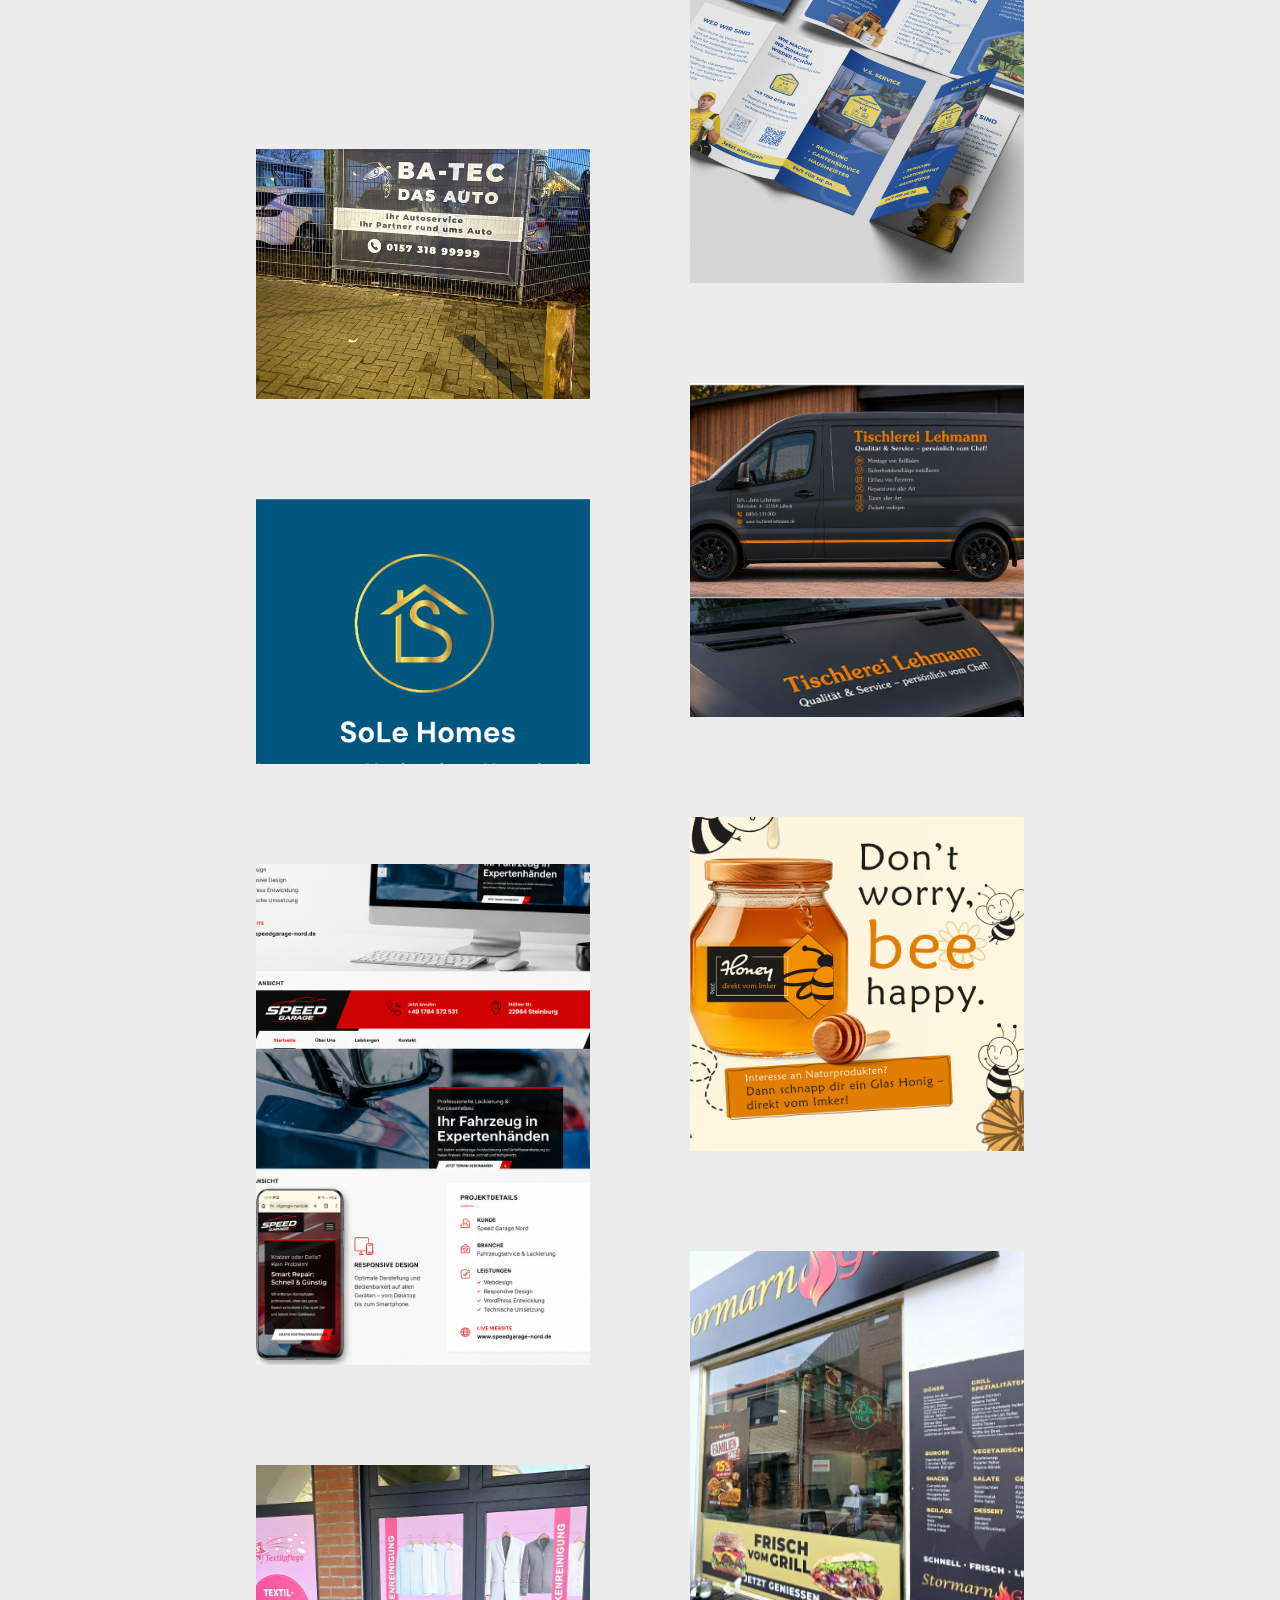
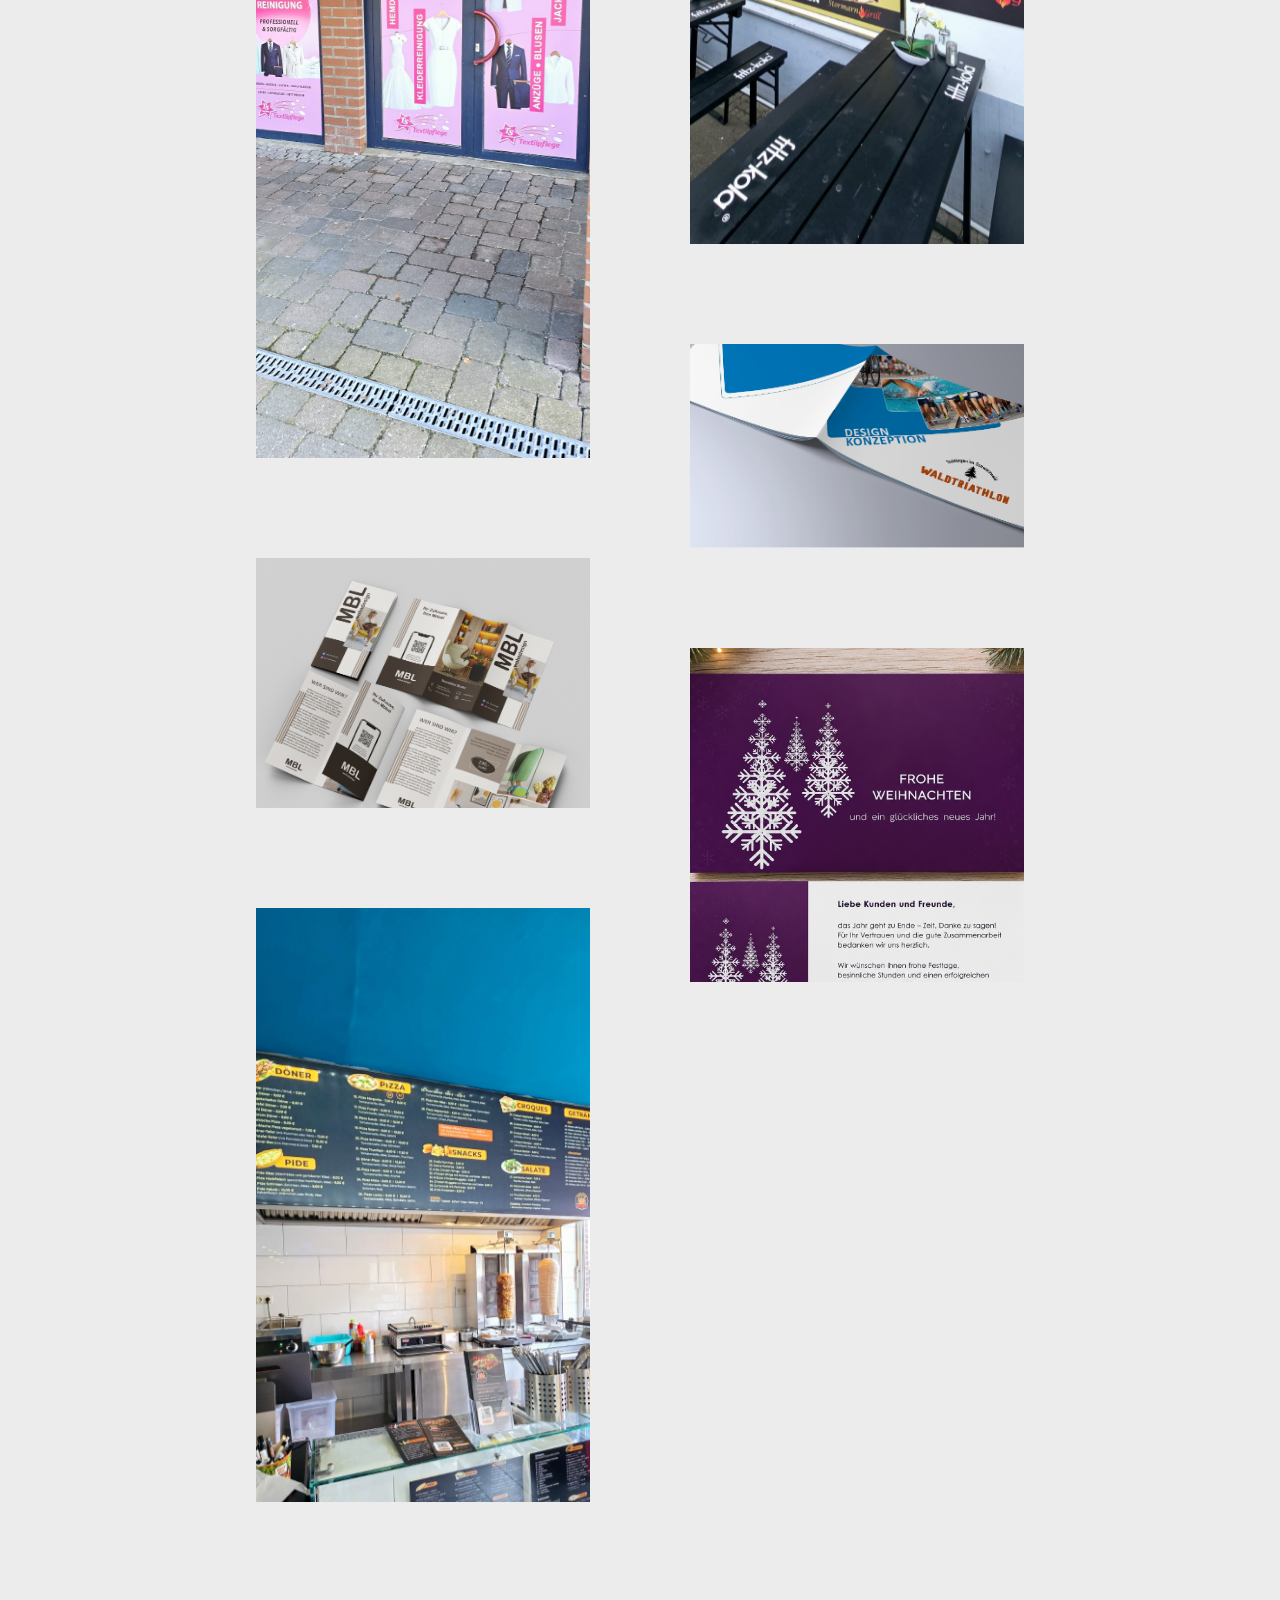
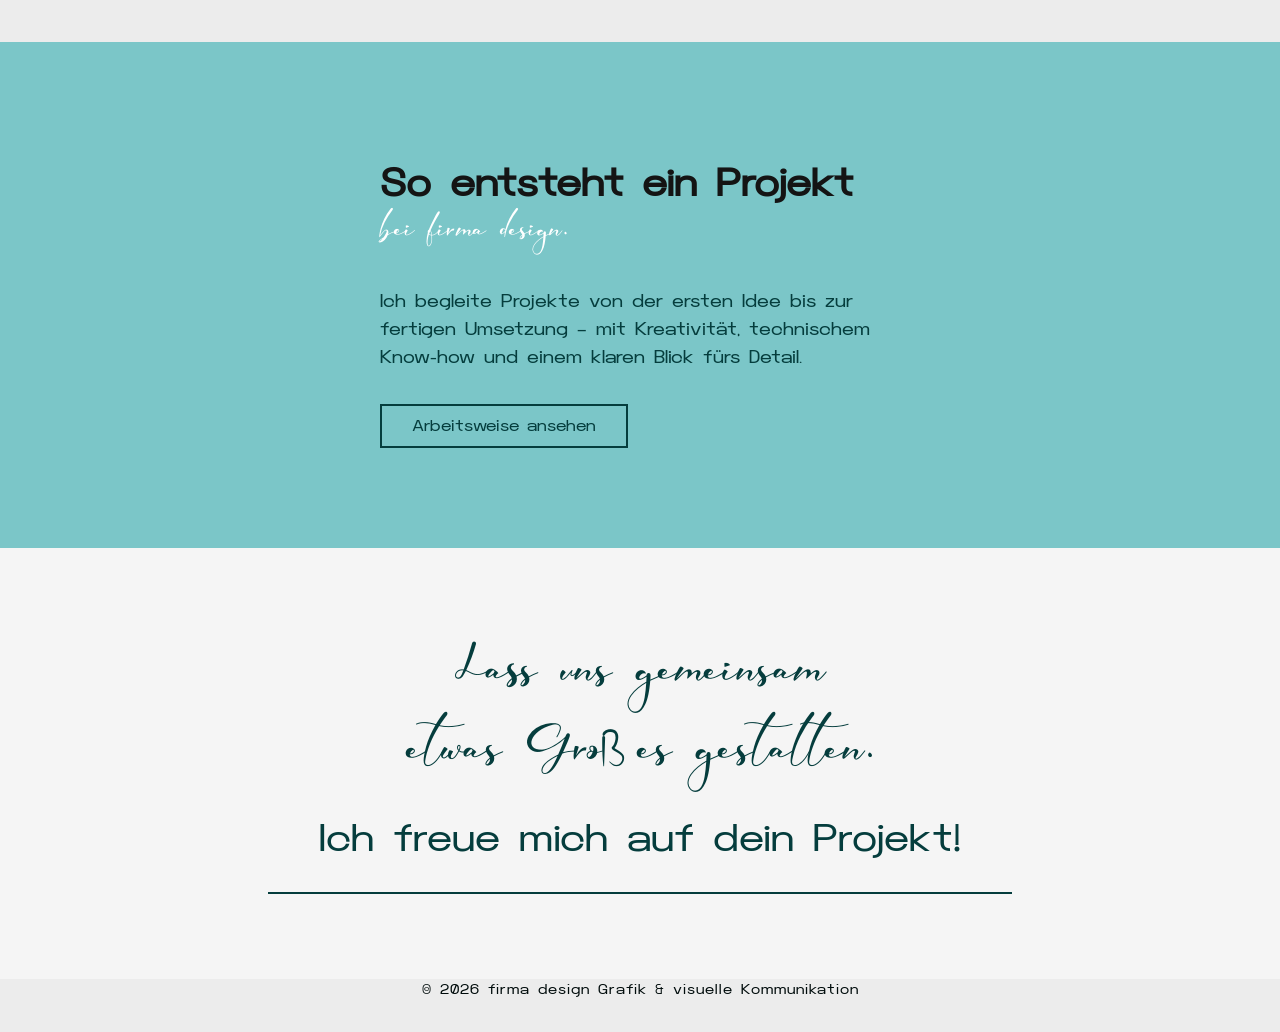
==== commit b41f2944: "new projects added Updated portfolio items with new images and categories." ====
--- a/index.html
+++ b/index.html
@@ -152,6 +152,33 @@
 					<div class="box-items portfolio-items">
 
 						<div class="box-item f-gallery">
+	<div class="image">
+		<a href="#gallery-14" class="has-popup-gallery hover-animated">
+			<img src="images/YP_Fahrzeug_blau2.jpeg" class="wp-post-image" alt="" />
+			<span class="info circle">
+				<span class="centrize full-width">
+					<span class="vertical-center">
+						<span class="icon fas fa-images"></span>
+						<span class="desc">
+							<span class="category">Fahrzeugbeschriftung</span>
+							<span class="name">Design & Umsetzung</span>
+						</span>
+					</span>
+				</span>
+			</span>
+		</a>
+
+		<div id="gallery-14" class="mfp-hide">
+			<a href="images/YP_Fahrzeug_blau2.jpeg"></a>
+			<a href="images/YP_Fahrzeug_blau1.jpeg"></a>
+			<a href="images/YP_Fahrzeug_weiss1.jpeg"></a>
+			<a href="images/Fahrzeug_weiss2.jpeg"></a>
+			<a href="images/YP_VisitenCard.jpeg"></a>
+		</div>	
+	</div>
+</div>
+
+						<div class="box-item f-gallery">
 							<div class="image">
 								<a href="#gallery-1" class="has-popup-gallery hover-animated">
 									<img src="images/project_1.png" class="wp-post-image" alt="" />
@@ -160,8 +187,8 @@
 											<span class="vertical-center">
 												<span class="icon fas fa-images"></span>
 												<span class="desc">
-													<span class="category">Flyer</span>
-													<span class="name">Design & Druck</span>
+													<span class="category">Corporate Design</span>
+													<span class="name">Print & Fahrzeugbeschriftung</span>
 												</span>
 											</span>
 										</span>
@@ -170,6 +197,7 @@
 								<div id="gallery-1" class="mfp-hide">
 									<a href="images/project_1.png"></a>
 									<a href="images/project_2.png"></a>
+									<a href="images/Van_Mockup_2.png"></a>
 									<!-- <a href="images/work3.jpg"></a> 
 									<a href="images/work4.jpg"></a>-->
 								</div>	
@@ -178,22 +206,24 @@
 
 						<div class="box-item f-gallery">
 							<div class="image">
-								<a href="#gallery-2" class="has-popup-gallery hover-animated">
-									<img src="images/Van_Mockup_2.png" class="wp-post-image" alt="" />
-									<span class="info circle">
-										<span class="centrize full-width">
-											<span class="vertical-center">
-												<span class="icon fas fa-images"></span>
-												<span class="desc">
-													<span class="category">Fahrzeugbeschriftung</span>
-													<span class="name">Design & Druck</span>
-												</span>
-											</span>
-										</span>
-									</span>
-								</a>
-								<div id="gallery-2" class="mfp-hide">
-									<a href="images/Van_Mockup_2.png"></a>
+								<a href="#gallery-15" class="has-popup-gallery hover-animated">
+									<img src="images/Website_EKatalog.png" class="wp-post-image" alt="" />
+									<span class="info circle">
+										<span class="centrize full-width">
+											<span class="vertical-center">
+												<span class="icon fas fa-images"></span>
+												<span class="desc">
+													<span class="category">Corporate Design</span>
+													<span class="name">Web & Printdesign</span>
+												</span>
+											</span>
+										</span>
+									</span>
+								</a>
+								<div id="gallery-15" class="mfp-hide">
+									<a href="images/Website_EKatalog.png"></a>
+									<a href="images/Katalog_VC_NB.png"></a>
+									<a href="images/Banner_IdealHandel.png"></a>
 									<!-- <a href="images/work3.jpg"></a> 
 									<a href="images/work4.jpg"></a>-->
 								</div>	
@@ -295,26 +325,30 @@
 						</div>
 
 						<div class="box-item f-gallery">
-							<div class="image">
-								<a href="#gallery-12" class="has-popup-gallery hover-animated">
-									<img src="images/Speedgarage_WS.png" class="wp-post-image" alt="" />
-									<span class="info circle">
-										<span class="centrize full-width">
-											<span class="vertical-center">
-												<span class="icon fas fa-images"></span>
-												<span class="desc">
-													<span class="category">Website</span>
-													<span class="name">Website: <br/>www.speedgarage-nord.de"</span>
-												</span>
-											</span>
-										</span>
-									</span>
-								</a>
-								<div id="gallery-12" class="mfp-hide">
-									<a href="images/Speedgarage_WS.png"></a>
-								</div>	
-							</div>
-						</div>
+	<div class="image">
+		<a href="#gallery-12" class="has-popup-gallery hover-animated">
+			<img src="images/Speedgarage_WS.png" class="wp-post-image" alt="" />
+			<span class="info circle">
+				<span class="centrize full-width">
+					<span class="vertical-center">
+						<span class="icon fas fa-images"></span>
+						<span class="desc">
+							<span class="category">Corporate Design</span>
+							<span class="name">Website & Printdesign</span>
+						</span>
+					</span>
+				</span>
+			</span>
+		</a>
+
+		<div id="gallery-12" class="mfp-hide">
+			<a href="images/Speedgarage_WS.png"></a>
+			<a href="images/Speedgarage_VisitenCard.jpeg"></a>
+			<a href="images/Leistungskarte A6.jpeg"></a>
+		</div>
+
+	</div>
+</div>
 
                         <div class="box-item f-gallery">
 							<div class="image">
@@ -568,4 +602,4 @@
 	<script src="js/scripts.js"></script>
 
 </body>
-</html>+</html>
--- a/css/style.css
+++ b/css/style.css
@@ -130,6 +130,7 @@
     max-width: none !important;
     margin: 0 !important;
 }
+
 
 /* ==========================================================================
    3. CONTENT LEFT 
@@ -403,73 +404,7 @@
     display:none;
 }
 
-@media (max-width: 768px){
-
-    body.home-page{
-        background:#f5f5f5;
-        overflow-x:hidden;
-    }
-
-    .home-page .main-wrapper{
-        display:flex !important;
-        flex-direction:column !important;
-        height:auto !important;
-        min-height:auto !important;
-        background:none !important;
-        padding:0 !important;
-    }
-
-    .home-page .content-left{
-        width:100% !important;
-        padding:40px 28px 35px !important;
-        background:#f5f5f5 !important;
-        order:1;
-    }
-
-    .home-page .logo{
-        width:105px !important;
-        margin-bottom:55px;
-    }
-
-    .home-page .hero-text{
-        margin:0 !important;
-        max-width:300px;
-    }
-
-    .home-page .subtitle{
-        font-size:11px !important;
-        line-height:1.4;
-        letter-spacing:2px;
-        margin-bottom:18px;
-        color:#5ba4a6;
-    }
-
-    .home-page .main-title{
-        font-size:46px !important;
-        line-height:0.95 !important;
-        letter-spacing:-1px;
-        margin:0 !important;
-        max-width:310px;
-    }
-
-    .home-page .content-right{
-    width:100% !important;
-    height:520px !important;
-    min-height:520px !important;
-    padding:0 !important;
-    order:2;
-
-    background-image:url('/images/Psd_1.png') !important;
-    background-size:cover !important;
-    background-position:center 15% !important;
-    background-repeat:no-repeat !important;
-}
-
-
-    .home-page .main-nav{
-        display:none !important;
-    }
-}
+
 
     .footer-info {
         position: relative;
@@ -757,7 +692,7 @@
     display: flex;
     width: 100%;
     height: 100vh;
-    background-image: url('../images/Psd_1.png'); 
+    background-image: url('/images/HeroBild_FirmaDesign.png'); 
     background-size: cover; 
     background-position: center center;
     background-repeat: no-repeat;
@@ -771,7 +706,6 @@
     z-index: 9999999;
     pointer-events: none;
     
-    /* Dairəni kəsirik */
     clip-path: circle(0% at 50% 50%);
     transition: clip-path 1s cubic-bezier(0.645, 0.045, 0.355, 1);
 }
@@ -850,16 +784,20 @@
 
 /* --- MOBİL ÜÇÜN (Ekran 768px-dən kiçikdirsə) --- */
 @media (max-width: 768px) {
+
     .mobile-menu {
-        display: flex !important; /* Mobildə görünür */
+        display: flex !important;
         flex-direction: column;
         gap: 6px;
+
         position: absolute;
-        top: 20px;
-        right: 20px;
+        top: 75px;
+        right: -50px;
+
         cursor: pointer;
         z-index: 99999;
     }
+}
 
     .mobile-menu span {
         width: 38px;
@@ -872,14 +810,13 @@
         display: none; 
         position: absolute;
         top: 70px;
-        right: 20px;
         background: #a8dadc;
         padding: 20px;
         border-radius: 15px;
         z-index: 9999;
         min-width: 200px;
     }
-}
+
 
 /* --- MOBİL ÜÇÜN (768px və aşağı) --- */
 @media (max-width: 768px) {
@@ -986,7 +923,7 @@
 
     @media (max-width: 767px) {
     .main-title {
-        font-size: 2.5rem !important; /* Fontu kiçilt */
+        font-size: 2rem !important; /* Fontu kiçilt */
         max-width: 90%;             /* Ekranın kənarlarından azca boşluq saxla */
         line-height: 1.1;           /* Sətirarası məsafəni azalt */
     }
@@ -1019,97 +956,6 @@
     }
 }
 
-/* =====================================================
-   MOBILE HOME HERO – neues Layout
-   Nur Mobile / Desktop bleibt unverändert
-===================================================== */
-
-@media (max-width: 768px) {
-
-    body.home-page {
-        background: #ffffff;
-        overflow-x: hidden;
-    }
-
-    .home-page .main-wrapper {
-        display: flex !important;
-        flex-direction: column !important;
-        height: auto !important;
-        min-height: auto !important;
-
-        background-image: none !important;
-        background: #ECECEC !important;
-
-        padding: 0 !important;
-        gap: 0 !important;
-    }
-
-    .home-page .content-left {
-        width: 100% !important;
-        padding: 28px 24px 20px !important;
-        order: 1;
-    }
-
-    .home-page .logo {
-        width: 105px !important;
-        height: auto !important;
-    }
-
-    .home-page .mobile-menu {
-        top: 28px !important;
-        right: 24px !important;
-    }
-
-    .home-page .mobile-menu span {
-        background: #053d3d !important;
-    }
-
-    .home-page .hero-text {
-        margin-top: 55px !important;
-        margin-bottom: 35px !important;
-        max-width: 330px;
-    }
-
-    .home-page .subtitle {
-        font-size: 11px !important;
-        line-height: 1.5 !important;
-        letter-spacing: 2px !important;
-        color: #5ba4a6 !important;
-        margin-bottom: 18px !important;
-    }
-
-    .home-page .main-title {
-        font-size: 42px !important;
-        line-height: 1.02 !important;
-        letter-spacing: -1px !important;
-        color: #202020 !important;
-        max-width: 330px !important;
-        margin: 0 !important;
-    }
-
-    .home-page .main-title .highlight {
-        color: #5ba4a6 !important;
-    }
-
-    .home-page .content-right {
-        order: 2;
-        width: 100% !important;
-        min-height: 430px;
-        padding: 0 !important;
-
-
-    background-image: url('/images/Psd_1.png') !important;
-    background-size: cover !important;
-
-    background-position: 65% center !important;
-
-    background-repeat: no-repeat !important;
-}
-
-    .home-page .main-nav {
-        display: none !important;
-    }
-}
 
 /* Nur Mobile: Logo auf Kontakt/About richtig oben links */
 @media (max-width: 768px) {
@@ -1544,32 +1390,69 @@
     overflow:hidden;
 }
 
-.main-wrapper::after{
-    content:"";
-    position:absolute;
-    top:0;
-    right:0;
-    width:45%;
-    height:100%;
-    background:#8bc4c4;
-    z-index:0;
-}
-
-.main-wrapper::before{
-    content:"";
-    position:absolute;
-    top:-100px;
-    bottom:-100px;
-    left:58%;
-    width:180px;
-    background:rgba(0,0,0,.08);
-    transform:skewX(-20deg);
-    filter:blur(20px);
-    z-index:1;
-}
-
-.content-left,
-.content-right{
-    position:relative;
-    z-index:2;
-}
+/* FIX HERO + NAV */
+
+@media (min-width: 993px) {
+    body.home-page .main-wrapper {
+        background-image: url('/images/Psd_1.png') !important;
+        background-size: cover !important;
+        background-position: center center !important;
+        background-repeat: no-repeat !important;
+        min-height: 100vh !important;
+    }
+
+    body.home-page .main-nav {
+        display: flex !important;
+    }
+
+    body.home-page .mobile-menu,
+    body.home-page .mobile-nav {
+        display: none !important;
+    }
+
+    body.home-page .hero-text {
+        display: block !important;
+    }
+}
+
+/* MOBILE */
+@media (max-width: 768px) {
+    body.home-page .main-wrapper {
+        background-image: url('/images/HeroBild_FirmaDesign.png') !important;
+        background-size: cover !important;
+        background-position: center 55px !important;
+        background-repeat: no-repeat !important;
+        min-height: 100vh !important;
+    }
+
+    body.home-page .hero-text {
+        display: none !important;
+    }
+
+    body.home-page .main-nav {
+        display: none !important;
+    }
+
+    body.home-page .mobile-menu {
+        display: flex !important;
+    }
+
+    body.home-page .mobile-nav {
+        display: none;
+    }
+}
+@media (min-width: 662px) and (max-width: 992px) {
+    body.home-page .main-nav,
+    body.home-page .content-right {
+        display: none !important;
+    }
+
+    body.home-page .mobile-menu {
+        display: flex !important;
+        position: fixed !important;
+        top: 30px !important;
+        right: 45px !important;
+        z-index: 999999 !important;
+    }
+}
+
--- a/css/layout.css
+++ b/css/layout.css
@@ -3439,36 +3439,61 @@
     }
 
     img {
-        /* max-height-i qaldırırıq və genişliyi sərbəst buraxırıq */
         max-height: none !important; 
-        height: 100px !important;    /* Burada rəqəmi dəyişərək loqonu istədiyin boya çatdır */
+        height: 100px !important;    
         width: auto !important;
         display: block !important;
         object-fit: contain !important;
     }
 }
 
-/* Boşluqları minimuma endirir */
 #section-started {
     height: auto !important;
-    min-height: auto !important; /* JS-in ölçü təyin etməsinin qarşısını alırıq */
-    padding-top: 40px !important; /* Yuxarıdan məsafəni daha da azaldırıq */
-    padding-bottom: 0px !important; /* Aşağıdan məsafəni sıfırlayırıq */
-}
-
-/* Filtrin yuxarıya doğru çıxması üçün */
+    min-height: auto !important; 
+    padding-top: 40px !important; 
+    padding-bottom: 0px !important; 
+}
+
 .section.works {
     padding-top: 10px !important;
 }
 
-/* Başlığın ətrafındakı marginləri tamamilə öldürürük */
 .h-title {
     margin-top: 0 !important;
     margin-bottom: 20px !important;
 }
 
-/* Əgər hələ də çox boşluq qalsa, bu konteyneri sıxırıq */
 .centrize.full-width {
     padding: 0 !important;
     margin: 0 !important;
+}
+
+@media (max-width: 768px) {
+    /* Erzwinge die Sichtbarkeit für Kategorie und Name */
+    .project-item .category, 
+    .project-item .name {
+        opacity: 1 !important;        /* Sichtbar machen */
+        visibility: visible !important;
+        position: relative !important; /* Aus dem Hover-Layer herausnehmen */
+        display: block !important;     /* Untereinander setzen */
+        transform: none !important;    /* Eventuelle Hover-Animationen stoppen */
+    }
+
+    /* Falls die Texte über dem Bild liegen, schieben wir sie jetzt darunter */
+    .project-item {
+        display: flex;
+        flex-direction: column;
+    }
+}
+
+@media (max-width: 768px) {
+    .category {
+        font-size: 0.8rem;
+        color: #5ba4a6; /* Dein Highlight-Farbton */
+        margin-top: 10px;
+    }
+    .name {
+        font-weight: bold;
+        margin-bottom: 20px; /* Platz zum nächsten Projekt */
+    }
 }
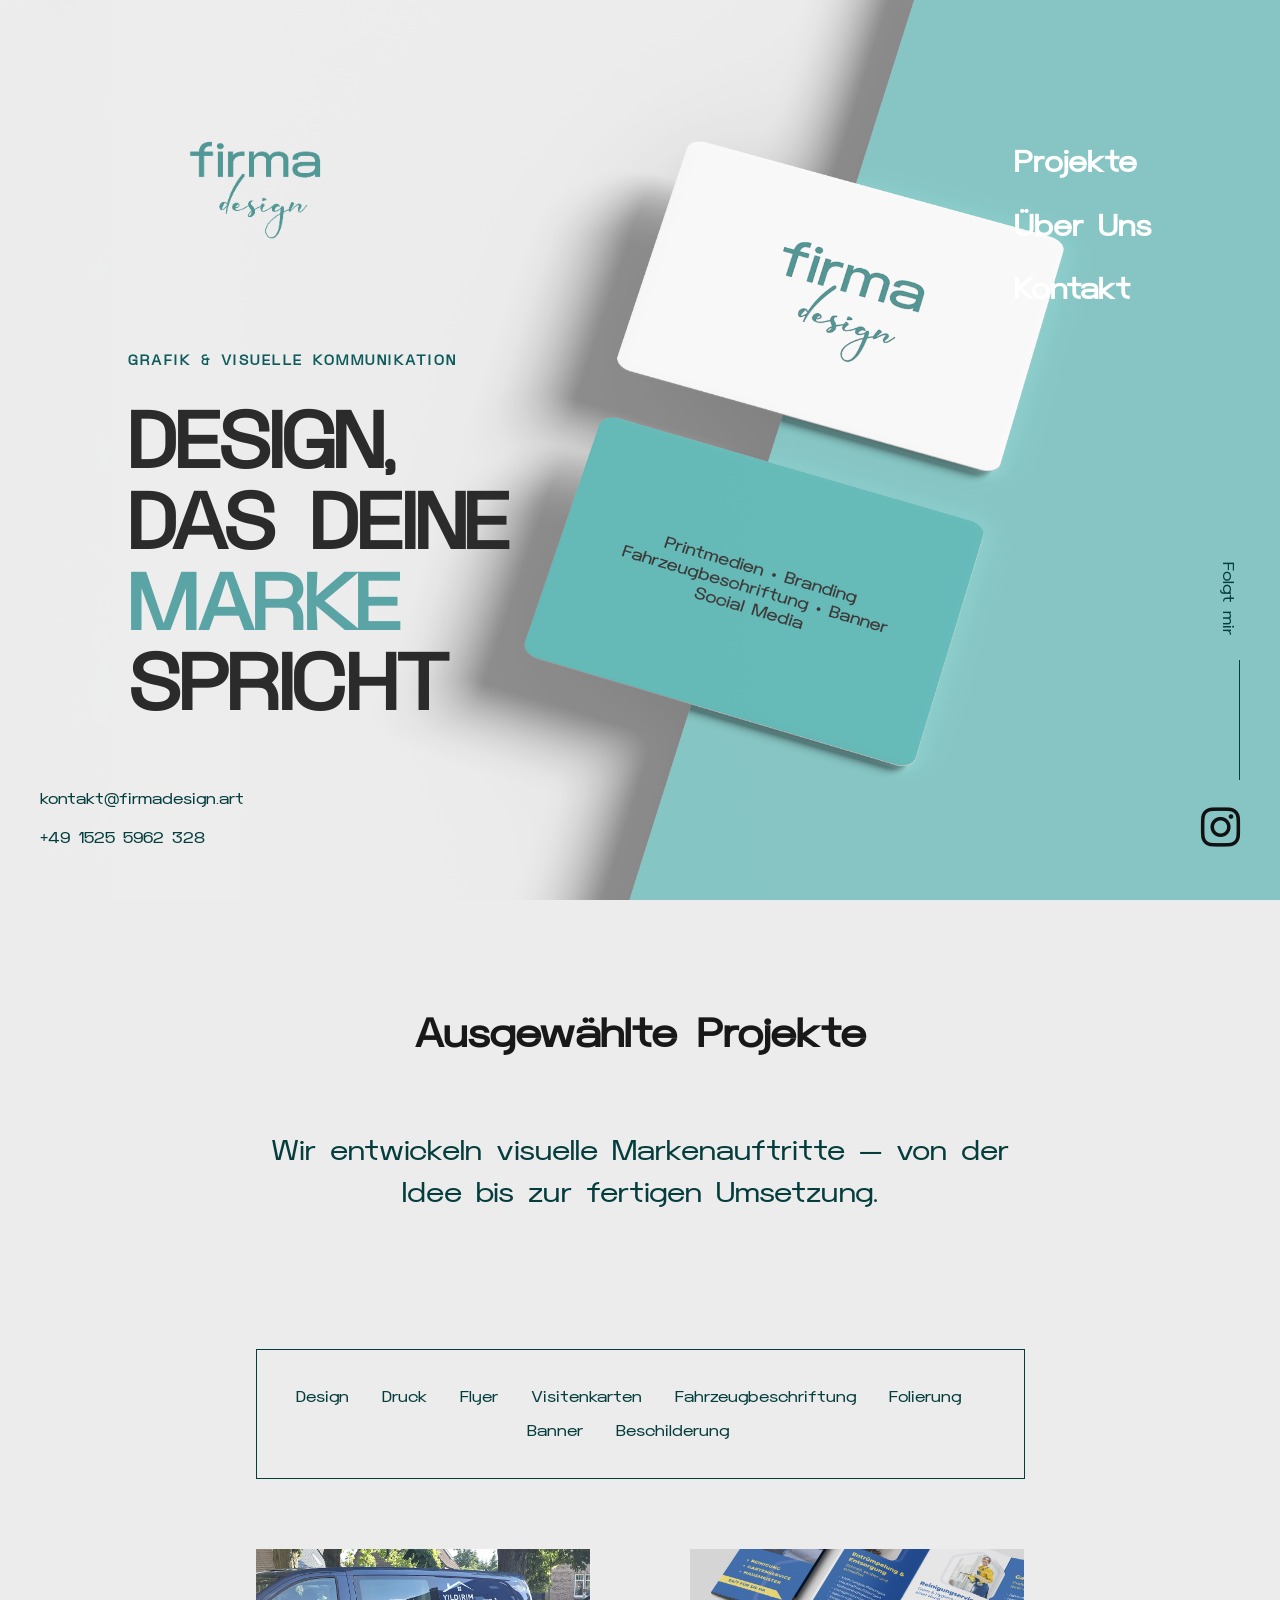
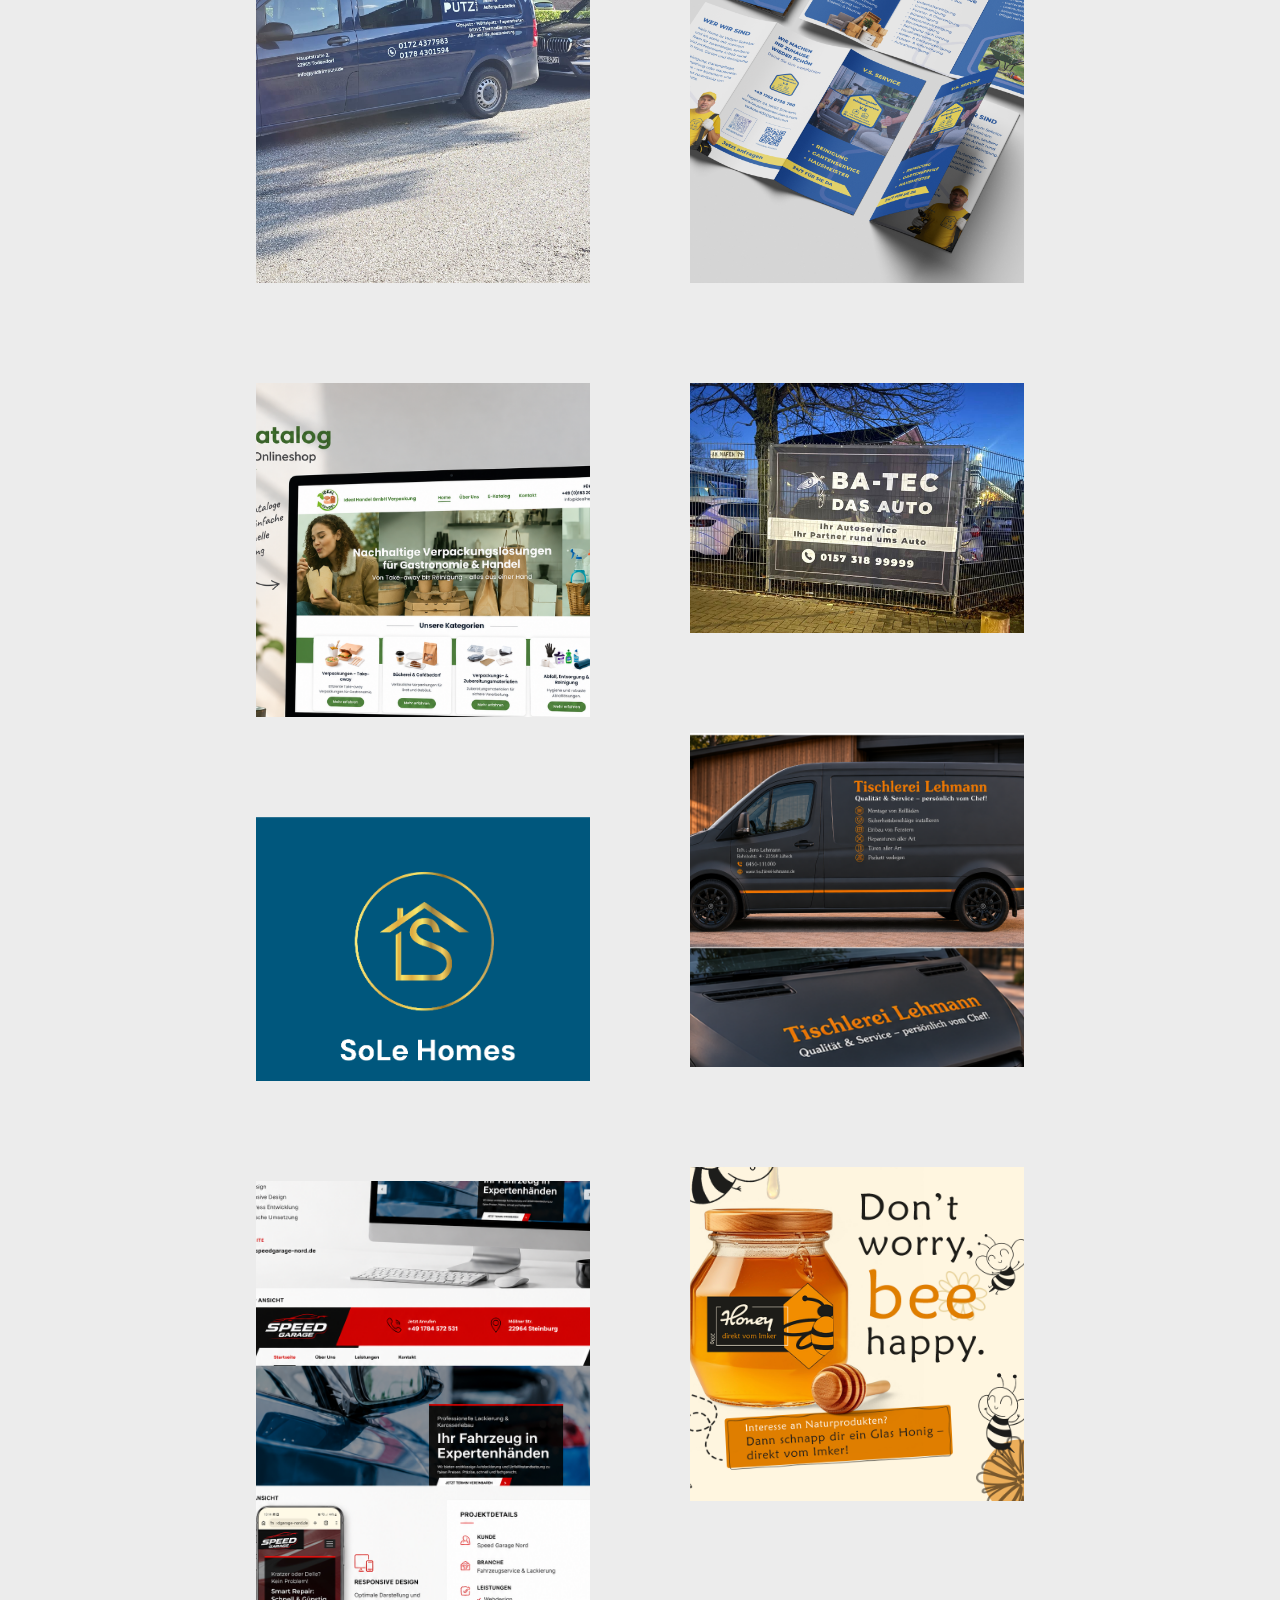
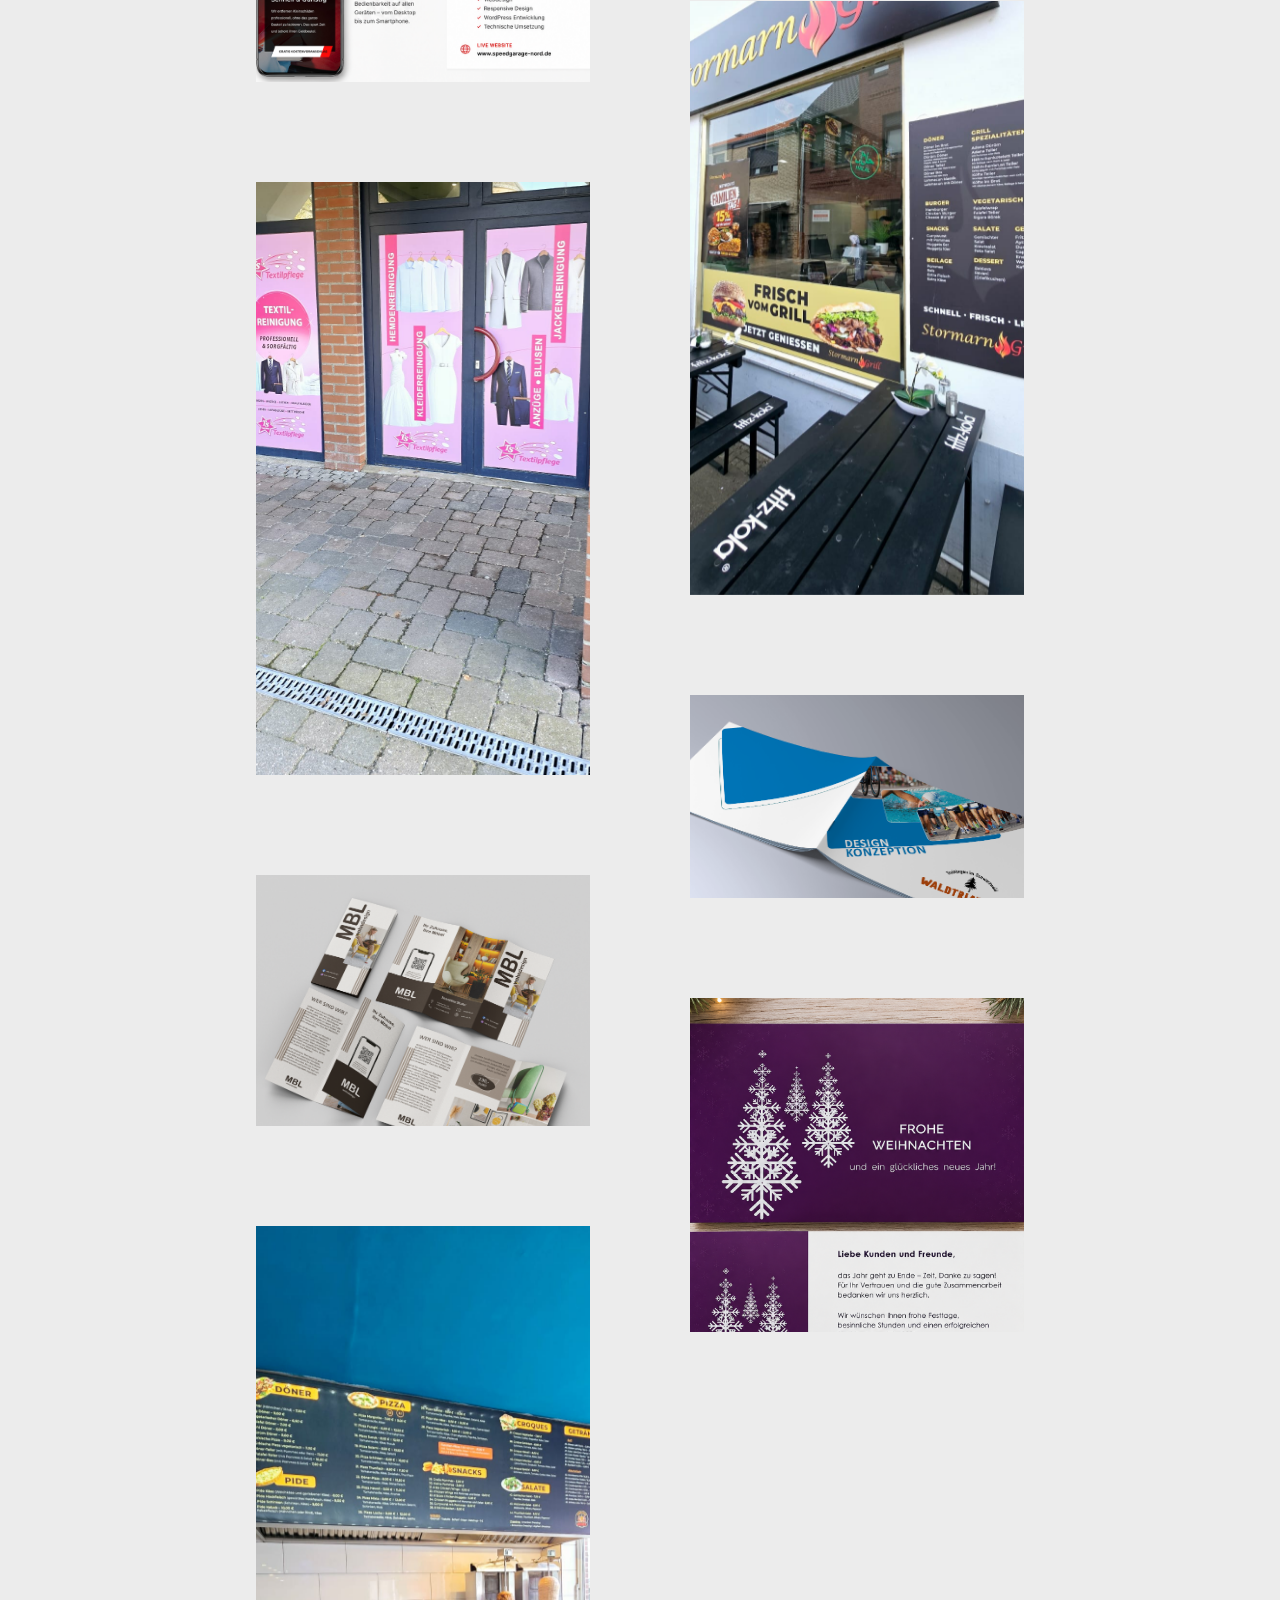
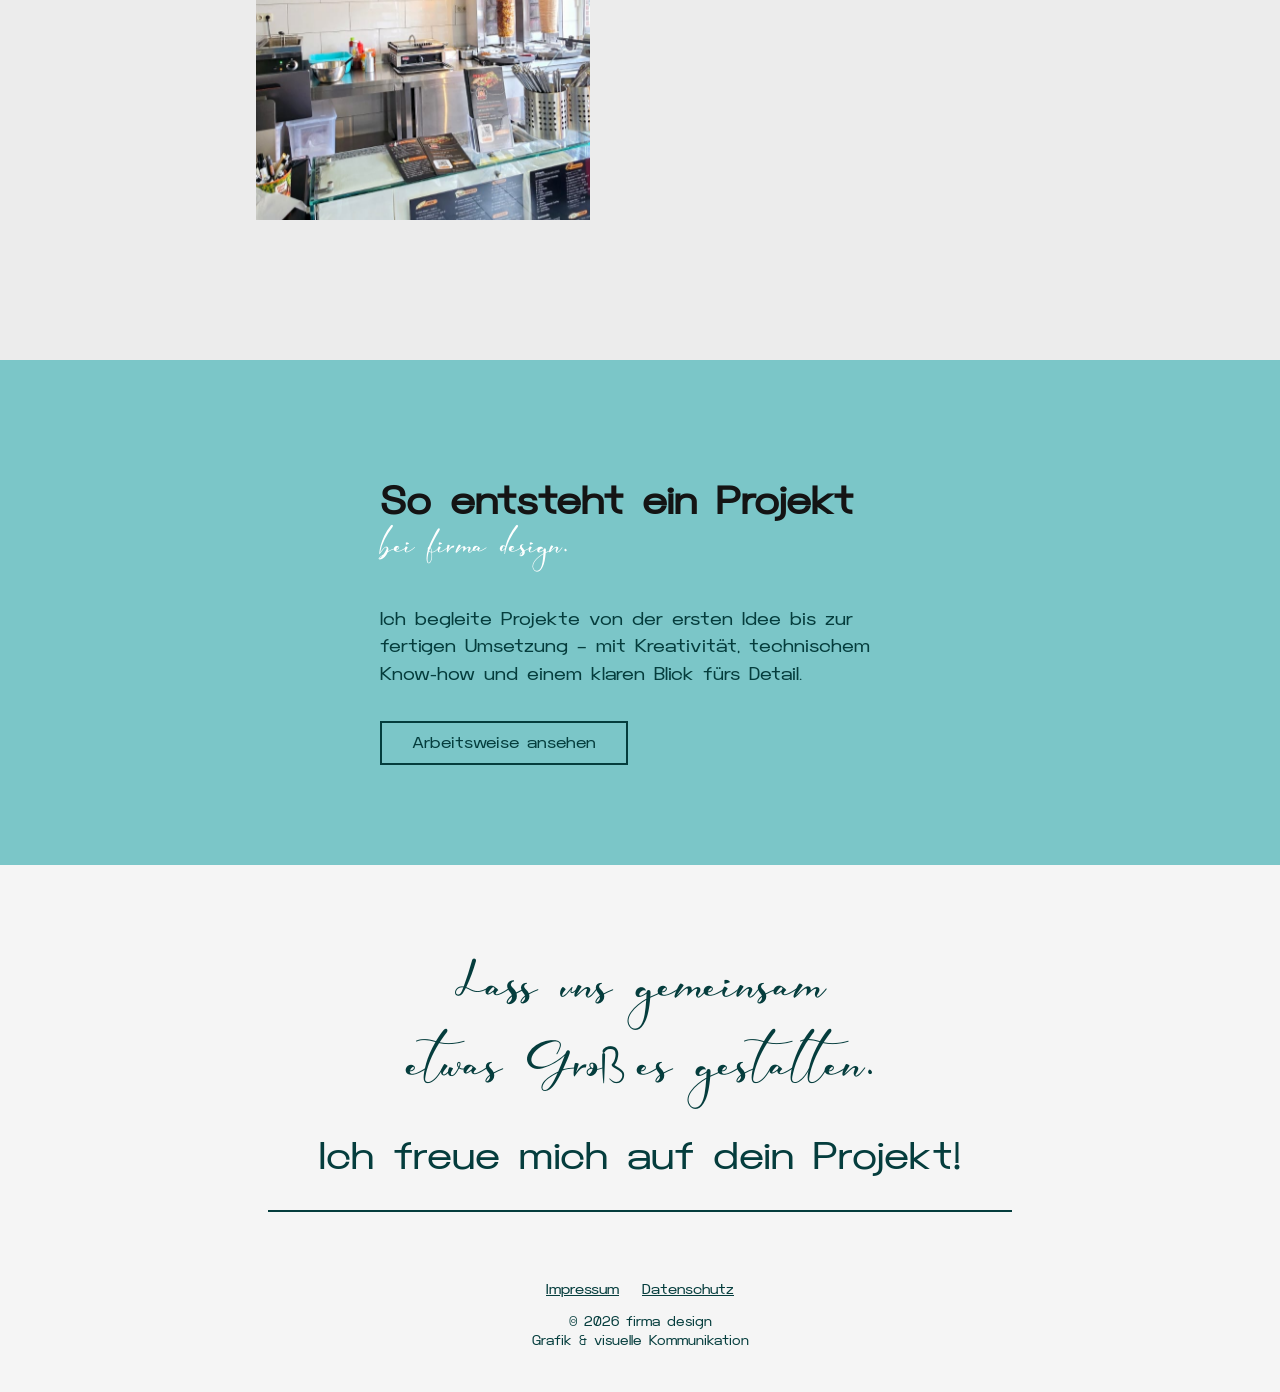
==== commit 4c6973e6: "Add files via upload" ====
--- a/index.html
+++ b/index.html
@@ -555,36 +555,50 @@
 </section>
 
 <!-- FOOTER -->
-<footer class="footer-cta footer-home" id="footer">
-
-        <h2 class="footer-title">
-            Lass uns gemeinsam<br>
-            etwas Großes gestalten.
-        </h2>
-
-	    <p class="footer-subtitle">
-            Ich freue mich auf dein Projekt!
-        </p>
-<div class="footer-divider"></div>
+<footer class="footer-cta footer-home" id="footer" style="padding-bottom: 40px; position: relative;">
+
+    <h2 class="footer-title">
+        Lass uns gemeinsam<br>
+        etwas Großes gestalten.
+    </h2>
+
+    <p class="footer-subtitle">
+        Ich freue mich auf dein Projekt!
+    </p>
+
+    <div class="footer-divider"></div>
+
+    <div class="mobile-contact">
+        <a href="tel:+4915255962328">+49 152 559 62328</a>
+
+        <a href="mailto:kontakt@firmadesign.art">
+            kontakt@firmadesign.art
+        </a>
+
+        <a href="https://www.instagram.com/fm_firmadesign/" target="_blank" rel="noopener">
+            Instagram
+        </a>
     </div>
-
-    <div class="mobile-contact">
-    <a href="tel:+4915255962328">+49 152 559 62328</a>
-
-    <a href="mailto:kontakt@firmadesign.art">
-        kontakt@firmadesign.art
-    </a>
-
-    <a href="https://www.instagram.com/fm_firmadesign/" target="_blank">
-        Instagram
-    </a>
+   
+<div style="width: 100% !important; margin: 40px auto 0 auto !important; padding: 0 !important; text-align: center !important; display: block !important; clear: both !important;">
+    
+    <!-- Linklər -->
+    <div style="width: 100% !important; text-align: center !important; margin-bottom: 12px !important; display: block !important;">
+        <a href="impressum.html" style="color: inherit !important; text-decoration: underline !important; font-size: 14px !important; margin-right: 15px !important; display: inline-block !important;">Impressum</a>
+        <a href="datenschutz.html" style="color: inherit !important; text-decoration: underline !important; font-size: 14px !important; display: inline-block !important;">Datenschutz</a>
+    </div>
+
+    <!-- Müəlliflik hüququ -->
+    <div style="width: 100% !important; text-align: center !important; font-size: 13px !important; line-height: 1.5 !important; display: block !important; margin: 0 !important;">
+        © 2026 firma design<br>
+        Grafik & visuelle Kommunikation
+    </div>
+
 </div>
 
-<div class="footer-copy">
-        © 2026 firma design 
-        <br> Grafik & visuelle Kommunikation
     </div>
-	</footer>
+
+</footer>
         
     <!-- Scripts -->
 	<script src="js/jquery.min.js"></script>
